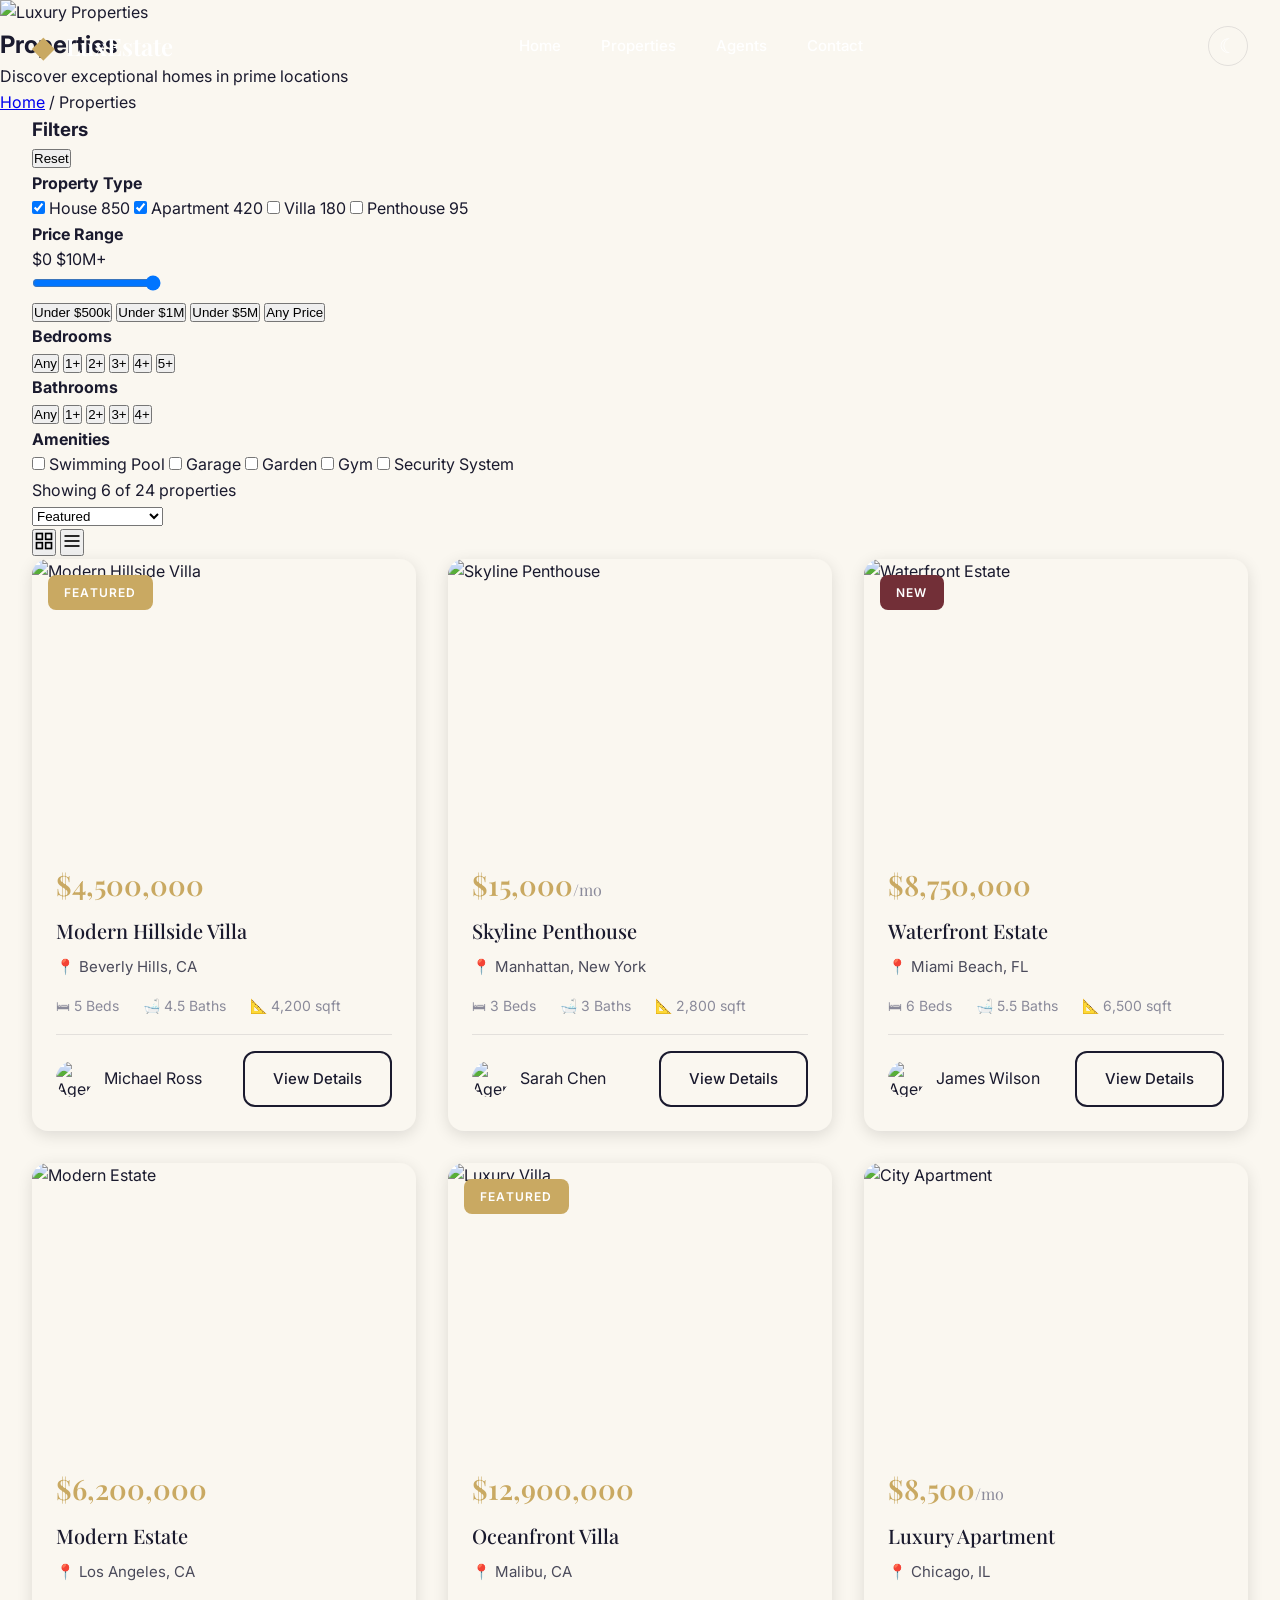
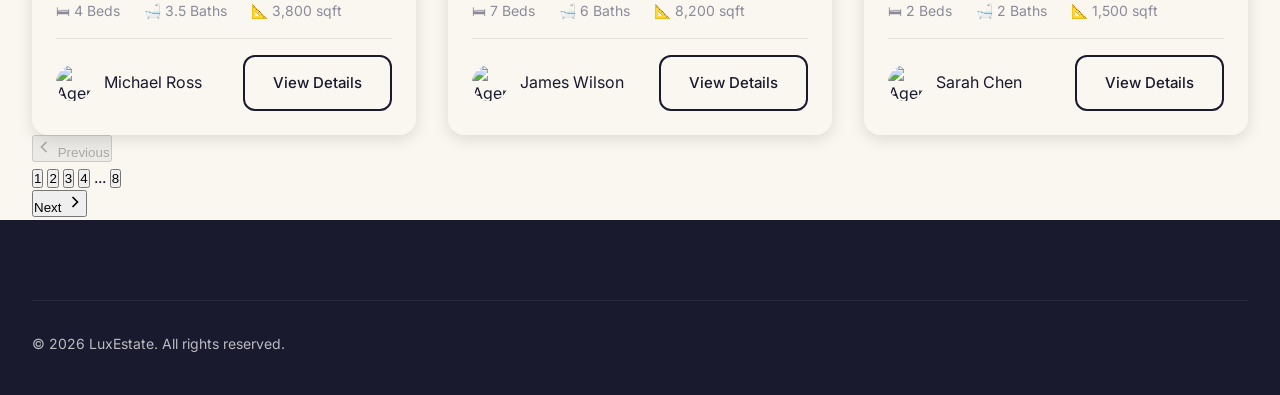
==== properties/index.html @ 27dfebf6 "Initial commit: LuxEstate - Classic luxury real estate website\n\nFeatures:\n- Dramatic GSAP animati" ====
<!DOCTYPE html>
<html lang="en">
<head>
    <meta charset="UTF-8">
    <meta name="viewport" content="width=device-width, initial-scale=1.0">
    <title>Properties - LuxEstate</title>
    <link rel="preconnect" href="https://fonts.googleapis.com">
    <link rel="preconnect" href="https://fonts.gstatic.com" crossorigin>
    <link href="https://fonts.googleapis.com/css2?family=Playfair+Display:wght@400;500;600;700&family=Inter:wght@300;400;500;600&display=swap" rel="stylesheet">
    <link rel="stylesheet" href="../css/style.css">
    <link rel="stylesheet" href="../css/properties.css">
    <script src="https://cdnjs.cloudflare.com/ajax/libs/gsap/3.12.2/gsap.min.js"></script>
    <script src="https://cdnjs.cloudflare.com/ajax/libs/gsap/3.12.2/ScrollTrigger.min.js"></script>
</head>
<body data-theme="light">
    <!-- Navigation -->
    <nav id="navbar" class="floating-nav">
        <div class="nav-container">
            <a href="../index.html" class="nav-logo">
                <span class="logo-icon">◆</span>
                <span class="logo-text">LuxEstate</span>
            </a>
            <div class="nav-links">
                <a href="../index.html" class="nav-link">Home</a>
                <a href="index.html" class="nav-link active">Properties</a>
                <a href="../index.html#agents" class="nav-link">Agents</a>
                <a href="../index.html#contact" class="nav-link">Contact</a>
            </div>
            <div class="nav-actions">
                <button id="theme-toggle" class="theme-btn" aria-label="Toggle theme">
                    <span class="theme-icon">☀</span>
                </button>
            </div>
        </div>
    </nav>

    <!-- Page Header -->
    <section class="page-header">
        <div class="page-header-bg">
            <img src="https://images.unsplash.com/photo-1600573472550-999b3c0e1459?w=1920" alt="Luxury Properties">
            <div class="page-header-overlay"></div>
        </div>
        <div class="page-header-content">
            <h1 class="page-title">Properties</h1>
            <p class="page-subtitle">Discover exceptional homes in prime locations</p>
            <nav class="breadcrumb">
                <a href="../index.html">Home</a>
                <span>/</span>
                <span>Properties</span>
            </nav>
        </div>
    </section>

    <!-- Properties Section -->
    <section class="properties-section">
        <div class="container">
            <div class="properties-layout">
                <!-- Sidebar Filters -->
                <aside class="filters-sidebar">
                    <div class="filters-header">
                        <h3>Filters</h3>
                        <button class="btn-reset" id="resetFilters">Reset</button>
                    </div>
                    
                    <div class="filter-group">
                        <h4>Property Type</h4>
                        <div class="filter-options">
                            <label class="filter-checkbox">
                                <input type="checkbox" value="house" checked>
                                <span class="checkmark"></span>
                                <span>House</span>
                                <span class="count">850</span>
                            </label>
                            <label class="filter-checkbox">
                                <input type="checkbox" value="apartment" checked>
                                <span class="checkmark"></span>
                                <span>Apartment</span>
                                <span class="count">420</span>
                            </label>
                            <label class="filter-checkbox">
                                <input type="checkbox" value="villa">
                                <span class="checkmark"></span>
                                <span>Villa</span>
                                <span class="count">180</span>
                            </label>
                            <label class="filter-checkbox">
                                <input type="checkbox" value="penthouse">
                                <span class="checkmark"></span>
                                <span>Penthouse</span>
                                <span class="count">95</span>
                            </label>
                        </div>
                    </div>
                    
                    <div class="filter-group">
                        <h4>Price Range</h4>
                        <div class="price-slider">
                            <div class="price-range-display">
                                <span id="priceMin">$0</span>
                                <span id="priceMax">$10M+</span>
                            </div>
                            <input type="range" min="0" max="10000000" value="10000000" class="price-range-input">
                        </div>
                        <div class="price-presets">
                            <button class="price-preset" data-max="500000">Under $500k</button>
                            <button class="price-preset" data-max="1000000">Under $1M</button>
                            <button class="price-preset" data-max="5000000">Under $5M</button>
                            <button class="price-preset active" data-max="10000000">Any Price</button>
                        </div>
                    </div>
                    
                    <div class="filter-group">
                        <h4>Bedrooms</h4>
                        <div class="filter-buttons">
                            <button class="filter-btn active" data-value="any">Any</button>
                            <button class="filter-btn" data-value="1">1+</button>
                            <button class="filter-btn" data-value="2">2+</button>
                            <button class="filter-btn" data-value="3">3+</button>
                            <button class="filter-btn" data-value="4">4+</button>
                            <button class="filter-btn" data-value="5">5+</button>
                        </div>
                    </div>
                    
                    <div class="filter-group">
                        <h4>Bathrooms</h4>
                        <div class="filter-buttons">
                            <button class="filter-btn active" data-value="any">Any</button>
                            <button class="filter-btn" data-value="1">1+</button>
                            <button class="filter-btn" data-value="2">2+</button>
                            <button class="filter-btn" data-value="3">3+</button>
                            <button class="filter-btn" data-value="4">4+</button>
                        </div>
                    </div>
                    
                    <div class="filter-group">
                        <h4>Amenities</h4>
                        <div class="filter-options">
                            <label class="filter-checkbox">
                                <input type="checkbox" value="pool">
                                <span class="checkmark"></span>
                                <span>Swimming Pool</span>
                            </label>
                            <label class="filter-checkbox">
                                <input type="checkbox" value="garage">
                                <span class="checkmark"></span>
                                <span>Garage</span>
                            </label>
                            <label class="filter-checkbox">
                                <input type="checkbox" value="garden">
                                <span class="checkmark"></span>
                                <span>Garden</span>
                            </label>
                            <label class="filter-checkbox">
                                <input type="checkbox" value="gym">
                                <span class="checkmark"></span>
                                <span>Gym</span>
                            </label>
                            <label class="filter-checkbox">
                                <input type="checkbox" value="security">
                                <span class="checkmark"></span>
                                <span>Security System</span>
                            </label>
                        </div>
                    </div>
                </aside>
                
                <!-- Properties Grid -->
                <main class="properties-content">
                    <div class="properties-toolbar">
                        <div class="results-count">
                            Showing <span id="resultsCount">6</span> of <span id="totalCount">24</span> properties
                        </div>
                        <div class="toolbar-actions">
                            <div class="sort-dropdown">
                                <select id="sortSelect">
                                    <option value="featured">Featured</option>
                                    <option value="price-asc">Price: Low to High</option>
                                    <option value="price-desc">Price: High to Low</option>
                                    <option value="newest">Newest First</option>
                                </select>
                            </div>
                            <div class="view-toggle">
                                <button class="view-btn active" data-view="grid" aria-label="Grid view">
                                    <svg width="20" height="20" viewBox="0 0 24 24" fill="none" stroke="currentColor" stroke-width="2">
                                        <rect x="3" y="3" width="7" height="7"></rect>
                                        <rect x="14" y="3" width="7" height="7"></rect>
                                        <rect x="3" y="14" width="7" height="7"></rect>
                                        <rect x="14" y="14" width="7" height="7"></rect>
                                    </svg>
                                </button>
                                <button class="view-btn" data-view="list" aria-label="List view">
                                    <svg width="20" height="20" viewBox="0 0 24 24" fill="none" stroke="currentColor" stroke-width="2">
                                        <line x1="3" y1="6" x2="21" y2="6"></line>
                                        <line x1="3" y1="12" x2="21" y2="12"></line>
                                        <line x1="3" y1="18" x2="21" y2="18"></line>
                                    </svg>
                                </button>
                            </div>
                        </div>
                    </div>
                    
                    <div class="properties-grid" id="propertiesGrid">
                        <!-- Property Cards -->
                        <article class="property-card" data-tilt>
                            <div class="property-badge">Featured</div>
                            <div class="property-image">
                                <img src="https://images.unsplash.com/photo-1600585154340-be6161a56a0c?w=800" alt="Modern Hillside Villa" loading="lazy">
                                <div class="property-overlay">
                                    <button class="btn-favorite" aria-label="Add to favorites">
                                        <svg width="24" height="24" viewBox="0 0 24 24" fill="none" stroke="currentColor" stroke-width="2">
                                            <path d="M20.84 4.61a5.5 5.5 0 0 0-7.78 0L12 5.67l-1.06-1.06a5.5 5.5 0 0 0-7.78 7.78l1.06 1.06L12 21.23l7.78-7.78 1.06-1.06a5.5 5.5 0 0 0 0-7.78z"></path>
                                        </svg>
                                    </button>
                                    <span class="property-tag">For Sale</span>
                                </div>
                            </div>
                            <div class="property-info">
                                <div class="property-price">$4,500,000</div>
                                <h3 class="property-title">Modern Hillside Villa</h3>
                                <p class="property-address">📍 Beverly Hills, CA</p>
                                <div class="property-features">
                                    <span>🛏 5 Beds</span>
                                    <span>🛁 4.5 Baths</span>
                                    <span>📐 4,200 sqft</span>
                                </div>
                                <div class="property-footer">
                                    <div class="property-agent">
                                        <img src="https://images.unsplash.com/photo-1560250097-0b93528c311a?w=100" alt="Agent" class="agent-avatar">
                                        <span>Michael Ross</span>
                                    </div>
                                    <a href="detail.html?id=1" class="btn btn-outline">View Details</a>
                                </div>
                            </div>
                        </article>
                        
                        <article class="property-card" data-tilt>
                            <div class="property-image">
                                <img src="https://images.unsplash.com/photo-1600607687939-ce8a6c25118c?w=800" alt="Skyline Penthouse" loading="lazy">
                                <div class="property-overlay">
                                    <button class="btn-favorite" aria-label="Add to favorites">
                                        <svg width="24" height="24" viewBox="0 0 24 24" fill="none" stroke="currentColor" stroke-width="2">
                                            <path d="M20.84 4.61a5.5 5.5 0 0 0-7.78 0L12 5.67l-1.06-1.06a5.5 5.5 0 0 0-7.78 7.78l1.06 1.06L12 21.23l7.78-7.78 1.06-1.06a5.5 5.5 0 0 0 0-7.78z"></path>
                                        </svg>
                                    </button>
                                    <span class="property-tag rent">For Rent</span>
                                </div>
                            </div>
                            <div class="property-info">
                                <div class="property-price">$15,000<span class="price-period">/mo</span></div>
                                <h3 class="property-title">Skyline Penthouse</h3>
                                <p class="property-address">📍 Manhattan, New York</p>
                                <div class="property-features">
                                    <span>🛏 3 Beds</span>
                                    <span>🛁 3 Baths</span>
                                    <span>📐 2,800 sqft</span>
                                </div>
                                <div class="property-footer">
                                    <div class="property-agent">
                                        <img src="https://images.unsplash.com/photo-1573496359142-b8d87734a5a2?w=100" alt="Agent" class="agent-avatar">
                                        <span>Sarah Chen</span>
                                    </div>
                                    <a href="detail.html?id=2" class="btn btn-outline">View Details</a>
                                </div>
                            </div>
                        </article>
                        
                        <article class="property-card" data-tilt>
                            <div class="property-badge new">New</div>
                            <div class="property-image">
                                <img src="https://images.unsplash.com/photo-1600566753190-17f0baa2a6c3?w=800" alt="Waterfront Estate" loading="lazy">
                                <div class="property-overlay">
                                    <button class="btn-favorite" aria-label="Add to favorites">
                                        <svg width="24" height="24" viewBox="0 0 24 24" fill="none" stroke="currentColor" stroke-width="2">
                                            <path d="M20.84 4.61a5.5 5.5 0 0 0-7.78 0L12 5.67l-1.06-1.06a5.5 5.5 0 0 0-7.78 7.78l1.06 1.06L12 21.23l7.78-7.78 1.06-1.06a5.5 5.5 0 0 0 0-7.78z"></path>
                                        </svg>
                                    </button>
                                    <span class="property-tag">For Sale</span>
                                </div>
                            </div>
                            <div class="property-info">
                                <div class="property-price">$8,750,000</div>
                                <h3 class="property-title">Waterfront Estate</h3>
                                <p class="property-address">📍 Miami Beach, FL</p>
                                <div class="property-features">
                                    <span>🛏 6 Beds</span>
                                    <span>🛁 5.5 Baths</span>
                                    <span>📐 6,500 sqft</span>
                                </div>
                                <div class="property-footer">
                                    <div class="property-agent">
                                        <img src="https://images.unsplash.com/photo-1472099645785-5658abf4ff4e?w=100" alt="Agent" class="agent-avatar">
                                        <span>James Wilson</span>
                                    </div>
                                    <a href="detail.html?id=3" class="btn btn-outline">View Details</a>
                                </div>
                            </div>
                        </article>
                        
                        <article class="property-card" data-tilt>
                            <div class="property-image">
                                <img src="https://images.unsplash.com/photo-1600596542815-ffad4c1539a9?w=800" alt="Modern Estate" loading="lazy">
                                <div class="property-overlay">
                                    <button class="btn-favorite" aria-label="Add to favorites">
                                        <svg width="24" height="24" viewBox="0 0 24 24" fill="none" stroke="currentColor" stroke-width="2">
                                            <path d="M20.84 4.61a5.5 5.5 0 0 0-7.78 0L12 5.67l-1.06-1.06a5.5 5.5 0 0 0-7.78 7.78l1.06 1.06L12 21.23l7.78-7.78 1.06-1.06a5.5 5.5 0 0 0 0-7.78z"></path>
                                        </svg>
                                    </button>
                                    <span class="property-tag">For Sale</span>
                                </div>
                            </div>
                            <div class="property-info">
                                <div class="property-price">$6,200,000</div>
                                <h3 class="property-title">Modern Estate</h3>
                                <p class="property-address">📍 Los Angeles, CA</p>
                                <div class="property-features">
                                    <span>🛏 4 Beds</span>
                                    <span>🛁 3.5 Baths</span>
                                    <span>📐 3,800 sqft</span>
                                </div>
                                <div class="property-footer">
                                    <div class="property-agent">
                                        <img src="https://images.unsplash.com/photo-1560250097-0b93528c311a?w=100" alt="Agent" class="agent-avatar">
                                        <span>Michael Ross</span>
                                    </div>
                                    <a href="detail.html?id=4" class="btn btn-outline">View Details</a>
                                </div>
                            </div>
                        </article>
                        
                        <article class="property-card" data-tilt>
                            <div class="property-badge featured">Featured</div>
                            <div class="property-image">
                                <img src="https://images.unsplash.com/photo-1613490493576-7fde63acd811?w=800" alt="Luxury Villa" loading="lazy">
                                <div class="property-overlay">
                                    <button class="btn-favorite" aria-label="Add to favorites">
                                        <svg width="24" height="24" viewBox="0 0 24 24" fill="none" stroke="currentColor" stroke-width="2">
                                            <path d="M20.84 4.61a5.5 5.5 0 0 0-7.78 0L12 5.67l-1.06-1.06a5.5 5.5 0 0 0-7.78 7.78l1.06 1.06L12 21.23l7.78-7.78 1.06-1.06a5.5 5.5 0 0 0 0-7.78z"></path>
                                        </svg>
                                    </button>
                                    <span class="property-tag">For Sale</span>
                                </div>
                            </div>
                            <div class="property-info">
                                <div class="property-price">$12,900,000</div>
                                <h3 class="property-title">Oceanfront Villa</h3>
                                <p class="property-address">📍 Malibu, CA</p>
                                <div class="property-features">
                                    <span>🛏 7 Beds</span>
                                    <span>🛁 6 Baths</span>
                                    <span>📐 8,200 sqft</span>
                                </div>
                                <div class="property-footer">
                                    <div class="property-agent">
                                        <img src="https://images.unsplash.com/photo-1472099645785-5658abf4ff4e?w=100" alt="Agent" class="agent-avatar">
                                        <span>James Wilson</span>
                                    </div>
                                    <a href="detail.html?id=5" class="btn btn-outline">View Details</a>
                                </div>
                            </div>
                        </article>
                        
                        <article class="property-card" data-tilt>
                            <div class="property-image">
                                <img src="https://images.unsplash.com/photo-1600607687644-a7171b42498c?w=800" alt="City Apartment" loading="lazy">
                                <div class="property-overlay">
                                    <button class="btn-favorite" aria-label="Add to favorites">
                                        <svg width="24" height="24" viewBox="0 0 24 24" fill="none" stroke="currentColor" stroke-width="2">
                                            <path d="M20.84 4.61a5.5 5.5 0 0 0-7.78 0L12 5.67l-1.06-1.06a5.5 5.5 0 0 0-7.78 7.78l1.06 1.06L12 21.23l7.78-7.78 1.06-1.06a5.5 5.5 0 0 0 0-7.78z"></path>
                                        </svg>
                                    </button>
                                    <span class="property-tag rent">For Rent</span>
                                </div>
                            </div>
                            <div class="property-info">
                                <div class="property-price">$8,500<span class="price-period">/mo</span></div>
                                <h3 class="property-title">Luxury Apartment</h3>
                                <p class="property-address">📍 Chicago, IL</p>
                                <div class="property-features">
                                    <span>🛏 2 Beds</span>
                                    <span>🛁 2 Baths</span>
                                    <span>📐 1,500 sqft</span>
                                </div>
                                <div class="property-footer">
                                    <div class="property-agent">
                                        <img src="https://images.unsplash.com/photo-1573496359142-b8d87734a5a2?w=100" alt="Agent" class="agent-avatar">
                                        <span>Sarah Chen</span>
                                    </div>
                                    <a href="detail.html?id=6" class="btn btn-outline">View Details</a>
                                </div>
                            </div>
                        </article>
                    </div>
                    
                    <!-- Pagination -->
                    <div class="pagination">
                        <button class="page-btn prev" disabled>
                            <svg width="20" height="20" viewBox="0 0 24 24" fill="none" stroke="currentColor" stroke-width="2">
                                <polyline points="15 18 9 12 15 6"></polyline>
                            </svg>
                            Previous
                        </button>
                        <div class="page-numbers">
                            <button class="page-number active">1</button>
                            <button class="page-number">2</button>
                            <button class="page-number">3</button>
                            <button class="page-number">4</button>
                            <span class="page-ellipsis">...</span>
                            <button class="page-number">8</button>
                        </div>
                        <button class="page-btn next">
                            Next
                            <svg width="20" height="20" viewBox="0 0 24 24" fill="none" stroke="currentColor" stroke-width="2">
                                <polyline points="9 18 15 12 9 6"></polyline>
                            </svg>
                        </button>
                    </div>
                </main>
            </div>
        </div>
    </section>

    <!-- Footer -->
    <footer class="footer">
        <div class="container">
            <div class="footer-bottom">
                <p>&copy; 2026 LuxEstate. All rights reserved.</p>
            </div>
        </div>
    </footer>

    <script src="../js/app.js"></script>
    <script src="../js/properties.js"></script>
</body>
</html>
---- css/style.css ----
/* LuxEstate - Classic Luxury Real Estate
 * Design System: Classic + Dramatic Animations
 * Fonts: Playfair Display + Inter
 */

/* ========================================
   CSS VARIABLES & THEMES
   ======================================== */
:root {
    /* Classic Light Theme */
    --bg-primary: #FAF7F0;
    --bg-secondary: #FFFFFF;
    --bg-tertiary: #F5F2EB;
    --bg-dark: #1A1A2E;
    
    --text-primary: #1A1A2E;
    --text-secondary: #4A4A5A;
    --text-muted: #8A8A9A;
    --text-light: #FFFFFF;
    
    --accent-gold: #C9A962;
    --accent-gold-light: #D4AF37;
    --accent-gold-dark: #A88B4A;
    --accent-burgundy: #722F37;
    --accent-navy: #1A1A2E;
    
    --border-light: rgba(26, 26, 46, 0.1);
    --border-medium: rgba(26, 26, 46, 0.2);
    
    --shadow-sm: 0 2px 8px rgba(0,0,0,0.08);
    --shadow-md: 0 4px 16px rgba(0,0,0,0.12);
    --shadow-lg: 0 8px 32px rgba(0,0,0,0.15);
    --shadow-xl: 0 20px 60px rgba(0,0,0,0.2);
    
    --radius-sm: 8px;
    --radius-md: 12px;
    --radius-lg: 16px;
    --radius-xl: 24px;
    
    --font-display: 'Playfair Display', serif;
    --font-body: 'Inter', sans-serif;
    
    --transition-fast: 0.2s ease;
    --transition-medium: 0.4s cubic-bezier(0.4, 0, 0.2, 1);
    --transition-slow: 0.6s cubic-bezier(0.4, 0, 0.2, 1);
    
    --container-width: 1280px;
    --section-padding: 120px;
}

/* Dark Theme */
[data-theme="dark"] {
    --bg-primary: #0F0F1A;
    --bg-secondary: #1A1A2E;
    --bg-tertiary: #252540;
    --bg-dark: #0A0A12;
    
    --text-primary: #FAF7F0;
    --text-secondary: #C8C8D8;
    --text-muted: #888898;
    --text-light: #FFFFFF;
    
    --accent-gold: #D4AF37;
    --accent-gold-light: #E4C767;
    --accent-gold-dark: #C9A962;
    
    --border-light: rgba(250, 247, 240, 0.1);
    --border-medium: rgba(250, 247, 240, 0.2);
    
    --shadow-sm: 0 2px 8px rgba(0,0,0,0.3);
    --shadow-md: 0 4px 16px rgba(0,0,0,0.4);
    --shadow-lg: 0 8px 32px rgba(0,0,0,0.5);
    --shadow-xl: 0 20px 60px rgba(0,0,0,0.6);
}

/* ========================================
   RESET & BASE
   ======================================== */
*, *::before, *::after {
    margin: 0;
    padding: 0;
    box-sizing: border-box;
}

html {
    font-size: 16px;
    scroll-behavior: smooth;
    -webkit-font-smoothing: antialiased;
    -moz-osx-font-smoothing: grayscale;
}

body {
    font-family: var(--font-body);
    background-color: var(--bg-primary);
    color: var(--text-primary);
    line-height: 1.6;
    overflow-x: hidden;
    transition: background-color var(--transition-medium), color var(--transition-medium);
}

/* Hide scrollbar but allow scrolling */
::-webkit-scrollbar {
    width: 8px;
}

::-webkit-scrollbar-track {
    background: var(--bg-secondary);
}

::-webkit-scrollbar-thumb {
    background: var(--accent-gold);
    border-radius: 4px;
}

::-webkit-scrollbar-thumb:hover {
    background: var(--accent-gold-dark);
}

/* Selection */
::selection {
    background-color: var(--accent-gold);
    color: var(--text-primary);
}

/* ========================================
   LOADING SCREEN
   ======================================== */
#loading-screen {
    position: fixed;
    inset: 0;
    background: var(--bg-primary);
    display: flex;
    align-items: center;
    justify-content: center;
    z-index: 10000;
    transition: opacity 0.5s ease, visibility 0.5s ease;
}

#loading-screen.hidden {
    opacity: 0;
    visibility: hidden;
    pointer-events: none;
}

.loading-content {
    text-align: center;
}

.loading-logo {
    font-family: var(--font-display);
    font-size: 2.5rem;
    font-weight: 600;
    color: var(--text-primary);
    margin-bottom: 2rem;
    letter-spacing: 0.1em;
}

.loading-bar {
    width: 200px;
    height: 2px;
    background: var(--border-light);
    border-radius: 2px;
    overflow: hidden;
}

.loading-progress {
    width: 0%;
    height: 100%;
    background: var(--accent-gold);
    animation: loadingProgress 2s ease-in-out forwards;
}

@keyframes loadingProgress {
    0% { width: 0%; }
    100% { width: 100%; }
}

/* ========================================
   NAVIGATION
   ======================================== */
.floating-nav {
    position: fixed;
    top: 0;
    left: 0;
    right: 0;
    z-index: 1000;
    padding: 1.5rem 2rem;
    transition: all var(--transition-medium);
    background: transparent;
}

.floating-nav.scrolled {
    background: rgba(var(--bg-secondary), 0.9);
    backdrop-filter: blur(20px);
    -webkit-backdrop-filter: blur(20px);
    box-shadow: var(--shadow-sm);
    padding: 1rem 2rem;
}

.nav-container {
    max-width: var(--container-width);
    margin: 0 auto;
    display: flex;
    align-items: center;
    justify-content: space-between;
}

.nav-logo {
    display: flex;
    align-items: center;
    gap: 0.75rem;
    text-decoration: none;
    color: var(--text-light);
    font-family: var(--font-display);
    font-size: 1.5rem;
    font-weight: 600;
    transition: color var(--transition-fast);
}

.floating-nav.scrolled .nav-logo {
    color: var(--text-primary);
}

.logo-icon {
    color: var(--accent-gold);
    font-size: 1.75rem;
}

.nav-links {
    display: flex;
    gap: 2.5rem;
}

.nav-link {
    text-decoration: none;
    color: var(--text-light);
    font-weight: 500;
    font-size: 0.9375rem;
    position: relative;
    transition: color var(--transition-fast);
}

.floating-nav.scrolled .nav-link {
    color: var(--text-primary);
}

.nav-link::after {
    content: '';
    position: absolute;
    bottom: -4px;
    left: 0;
    width: 0;
    height: 2px;
    background: var(--accent-gold);
    transition: width var(--transition-fast);
}

.nav-link:hover::after {
    width: 100%;
}

.nav-actions {
    display: flex;
    align-items: center;
    gap: 1rem;
}

.theme-btn {
    width: 40px;
    height: 40px;
    border-radius: 50%;
    border: 1px solid var(--border-light);
    background: transparent;
    color: var(--text-light);
    font-size: 1.25rem;
    cursor: pointer;
    transition: all var(--transition-fast);
    display: flex;
    align-items: center;
    justify-content: center;
}

.floating-nav.scrolled .theme-btn {
    color: var(--text-primary);
}

.theme-btn:hover {
    background: var(--accent-gold);
    color: var(--text-light);
    border-color: var(--accent-gold);
}

.mobile-menu-btn {
    display: none;
    flex-direction: column;
    gap: 5px;
    background: none;
    border: none;
    cursor: pointer;
    padding: 5px;
}

.mobile-menu-btn span {
    width: 25px;
    height: 2px;
    background: var(--text-light);
    transition: all var(--transition-fast);
}

/* ========================================
   BUTTONS
   ======================================== */
.btn {
    display: inline-flex;
    align-items: center;
    justify-content: center;
    gap: 0.5rem;
    padding: 0.875rem 1.75rem;
    font-family: var(--font-body);
    font-weight: 500;
    font-size: 0.9375rem;
    border-radius: var(--radius-md);
    border: none;
    cursor: pointer;
    transition: all var(--transition-medium);
    text-decoration: none;
    position: relative;
    overflow: hidden;
}

.btn::before {
    content: '';
    position: absolute;
    top: 0;
    left: -100%;
    width: 100%;
    height: 100%;
    background: linear-gradient(
        90deg,
        transparent,
        rgba(255,255,255,0.2),
        transparent
    );
    transition: left 0.5s ease;
}

.btn:hover::before {
    left: 100%;
}

.btn-primary {
    background: var(--accent-gold);
    color: var(--text-light);
    box-shadow: var(--shadow-md);
}

.btn-primary:hover {
    background: var(--accent-gold-dark);
    transform: translateY(-2px);
    box-shadow: var(--shadow-lg);
}

.btn-outline {
    background: transparent;
    border: 2px solid var(--text-primary);
    color: var(--text-primary);
}

.btn-outline:hover {
    background: var(--text-primary);
    color: var(--bg-primary);
}

.btn-outline.light {
    border-color: var(--text-light);
    color: var(--text-light);
}

.btn-outline.light:hover {
    background: var(--text-light);
    color: var(--bg-dark);
}

.btn-large {
    padding: 1rem 2.5rem;
    font-size: 1rem;
}

/* ========================================
   HERO SECTION
   ======================================== */
.hero {
    position: relative;
    min-height: 100vh;
    display: flex;
    align-items: center;
    justify-content: center;
    overflow: hidden;
}

.hero-bg {
    position: absolute;
    inset: 0;
    z-index: 0;
}

.hero-slideshow {
    position: absolute;
    inset: 0;
}

.slide {
    position: absolute;
    inset: 0;
    background-size: cover;
    background-position: center;
    opacity: 0;
    transition: opacity 1.5s ease-in-out;
    animation: kenBurns 20s ease-in-out infinite alternate;
}

.slide.active {
    opacity: 1;
}

@keyframes kenBurns {
    0% { transform: scale(1.1); }
    100% { transform: scale(1); }
}

.hero-video {
    position: absolute;
    inset: 0;
    width: 100%;
    height: 100%;
    object-fit: cover;
    opacity: 0;
}

.hero-overlay {
    position: absolute;
    inset: 0;
    background: linear-gradient(
        to bottom,
        rgba(0,0,0,0.3) 0%,
        rgba(0,0,0,0.5) 50%,
        rgba(0,0,0,0.7) 100%
    );
    z-index: 1;
}

.hero-content {
    position: relative;
    z-index: 2;
    text-align: center;
    max-width: 900px;
    padding: 2rem;
    color: var(--text-light);
}

.hero-label {
    font-family: var(--font-body);
    font-size: 0.875rem;
    font-weight: 500;
    letter-spacing: 0.3em;
    text-transform: uppercase;
    color: var(--accent-gold);
    margin-bottom: 1.5rem;
}

.hero-title {
    font-family: var(--font-display);
    font-size: clamp(3rem, 8vw, 6rem);
    font-weight: 400;
    line-height: 1.1;
    margin-bottom: 1.5rem;
}

.hero-title .gold {
    color: var(--accent-gold);
    font-weight: 600;
}

.hero-subtitle {
    font-size: 1.25rem;
    color: rgba(255,255,255,0.8);
    margin-bottom: 3rem;
    font-weight: 300;
}

/* Hero Search */
.hero-search {
    margin-top: 3rem;
}

.search-box {
    display: flex;
    align-items: stretch;
    background: var(--bg-secondary);
    border-radius: var(--radius-xl);
    padding: 0.5rem;
    box-shadow: var(--shadow-xl);
    gap: 0.5rem;
}

.search-field {
    flex: 1;
    padding: 1rem 1.5rem;
    text-align: left;
}

.search-field label {
    display: block;
    font-size: 0.75rem;
    font-weight: 600;
    text-transform: uppercase;
    letter-spacing: 0.1em;
    color: var(--text-muted);
    margin-bottom: 0.25rem;
}

.search-field input,
.search-field select {
    width: 100%;
    border: none;
    background: transparent;
    font-size: 1rem;
    color: var(--text-primary);
    outline: none;
    font-family: var(--font-body);
}

.search-field select {
    cursor: pointer;
    appearance: none;
}

.btn-search {
    padding: 1rem 2rem;
    background: var(--accent-gold);
    color: var(--text-light);
    border-radius: var(--radius-lg);
}

/* Hero Scroll Indicator */
.hero-scroll {
    position: absolute;
    bottom: 3rem;
    left: 50%;
    transform: translateX(-50%);
    z-index: 2;
}

.scroll-indicator {
    display: flex;
    flex-direction: column;
    align-items: center;
    gap: 1rem;
    color: var(--text-light);
    font-size: 0.75rem;
    letter-spacing: 0.2em;
    text-transform: uppercase;
}

.scroll-line {
    width: 1px;
    height: 60px;
    background: linear-gradient(to bottom, var(--accent-gold), transparent);
    animation: scrollBounce 2s ease-in-out infinite;
}

@keyframes scrollBounce {
    0%, 100% { transform: translateY(0); opacity: 1; }
    50% { transform: translateY(20px); opacity: 0.5; }
}

/* Hero Stats */
.hero-stats {
    position: absolute;
    bottom: 3rem;
    right: 3rem;
    z-index: 2;
    display: flex;
    gap: 3rem;
    color: var(--text-light);
}

.stat-item {
    text-align: center;
}

.stat-number {
    display: block;
    font-family: var(--font-display);
    font-size: 2.5rem;
    font-weight: 600;
    color: var(--accent-gold);
    line-height: 1;
}

.stat-label {
    font-size: 0.875rem;
    opacity: 0.8;
    text-transform: uppercase;
    letter-spacing: 0.1em;
}

/* ========================================
   SECTIONS
   ======================================== */
.container {
    max-width: var(--container-width);
    margin: 0 auto;
    padding: 0 2rem;
}

.section-header {
    margin-bottom: 4rem;
}

.section-header.centered {
    text-align: center;
}

.section-label {
    display: inline-block;
    font-size: 0.875rem;
    font-weight: 600;
    letter-spacing: 0.2em;
    text-transform: uppercase;
    color: var(--accent-gold);
    margin-bottom: 1rem;
}

.section-title {
    font-family: var(--font-display);
    font-size: clamp(2.5rem, 5vw, 4rem);
    font-weight: 400;
    line-height: 1.2;
    margin-bottom: 1rem;
}

.section-subtitle {
    font-size: 1.125rem;
    color: var(--text-secondary);
    max-width: 600px;
}

.section-footer {
    text-align: center;
    margin-top: 4rem;
}

/* Featured Properties */
.featured-properties {
    padding: var(--section-padding) 0;
    background: var(--bg-secondary);
}

.properties-grid {
    display: grid;
    grid-template-columns: repeat(auto-fit, minmax(380px, 1fr));
    gap: 2rem;
}

/* Property Cards */
.property-card {
    background: var(--bg-primary);
    border-radius: var(--radius-lg);
    overflow: hidden;
    box-shadow: var(--shadow-md);
    transition: transform var(--transition-medium), box-shadow var(--transition-medium);
    position: relative;
    transform-style: preserve-3d;
    perspective: 1000px;
}

.property-card:hover {
    transform: translateY(-8px);
    box-shadow: var(--shadow-xl);
}

.property-badge {
    position: absolute;
    top: 1rem;
    left: 1rem;
    background: var(--accent-gold);
    color: var(--text-light);
    padding: 0.5rem 1rem;
    font-size: 0.75rem;
    font-weight: 600;
    letter-spacing: 0.1em;
    text-transform: uppercase;
    border-radius: var(--radius-sm);
    z-index: 2;
}

.property-badge.new {
    background: var(--accent-burgundy);
}

.property-image {
    position: relative;
    height: 280px;
    overflow: hidden;
}

.property-image img {
    width: 100%;
    height: 100%;
    object-fit: cover;
    transition: transform var(--transition-slow);
}

.property-card:hover .property-image img {
    transform: scale(1.05);
}

.property-overlay {
    position: absolute;
    inset: 0;
    background: linear-gradient(to top, rgba(0,0,0,0.6), transparent);
    opacity: 0;
    transition: opacity var(--transition-fast);
    display: flex;
    align-items: flex-end;
    justify-content: space-between;
    padding: 1rem;
}

.property-card:hover .property-overlay {
    opacity: 1;
}

.btn-favorite {
    width: 40px;
    height: 40px;
    border-radius: 50%;
    border: none;
    background: var(--bg-secondary);
    color: var(--text-primary);
    cursor: pointer;
    display: flex;
    align-items: center;
    justify-content: center;
    transition: all var(--transition-fast);
}

.btn-favorite:hover {
    background: var(--accent-burgundy);
    color: var(--text-light);
}

.property-tag {
    background: rgba(255,255,255,0.9);
    color: var(--text-primary);
    padding: 0.5rem 1rem;
    font-size: 0.75rem;
    font-weight: 600;
    border-radius: var(--radius-sm);
}

.property-tag.rent {
    background: var(--accent-navy);
    color: var(--text-light);
}

.property-info {
    padding: 1.5rem;
}

.property-price {
    font-family: var(--font-display);
    font-size: 1.75rem;
    font-weight: 600;
    color: var(--accent-gold);
    margin-bottom: 0.5rem;
}

.price-period {
    font-size: 1rem;
    font-weight: 400;
    color: var(--text-muted);
}

.property-title {
    font-family: var(--font-display);
    font-size: 1.25rem;
    font-weight: 500;
    margin-bottom: 0.5rem;
}

.property-address {
    font-size: 0.9375rem;
    color: var(--text-secondary);
    margin-bottom: 1rem;
}

.property-features {
    display: flex;
    gap: 1.5rem;
    font-size: 0.875rem;
    color: var(--text-muted);
    margin-bottom: 1rem;
}

.property-footer {
    display: flex;
    align-items: center;
    justify-content: space-between;
    padding-top: 1rem;
    border-top: 1px solid var(--border-light);
}

.property-agent {
    display: flex;
    align-items: center;
    gap: 0.75rem;
}

.agent-avatar {
    width: 36px;
    height: 36px;
    border-radius: 50%;
    object-fit: cover;
}

/* Categories */
.categories {
    padding: var(--section-padding) 0;
    background: var(--bg-primary);
}

.categories-grid {
    display: grid;
    grid-template-columns: repeat(4, 1fr);
    gap: 1.5rem;
}

.category-card {
    position: relative;
    border-radius: var(--radius-lg);
    overflow: hidden;
    aspect-ratio: 3/4;
    text-decoration: none;
    display: block;
}

.category-image {
    position: absolute;
    inset: 0;
}

.category-image img {
    width: 100%;
    height: 100%;
    object-fit: cover;
    transition: transform var(--transition-slow);
}

.category-card:hover .category-image img {
    transform: scale(1.1);
}

.category-content {
    position: absolute;
    inset: 0;
    background: linear-gradient(to top, rgba(0,0,0,0.8), transparent);
    display: flex;
    flex-direction: column;
    justify-content: flex-end;
    padding: 2rem;
    color: var(--text-light);
}

.category-content h3 {
    font-family: var(--font-display);
    font-size: 1.5rem;
    margin-bottom: 0.5rem;
}

.category-count {
    font-size: 0.875rem;
    opacity: 0.8;
}

/* Why Us */
.why-us {
    padding: var(--section-padding) 0;
    background: var(--bg-secondary);
}

.why-us-grid {
    display: grid;
    grid-template-columns: 1fr 1fr;
    gap: 4rem;
    align-items: center;
}

.why-us-content .section-text {
    font-size: 1.125rem;
    color: var(--text-secondary);
    margin: 2rem 0;
}

.features-list {
    margin: 2rem 0;
}

.feature-item {
    display: flex;
    align-items: flex-start;
    gap: 1rem;
    margin-bottom: 1.5rem;
}

.feature-icon {
    width: 40px;
    height: 40px;
    border-radius: 50%;
    background: var(--accent-gold);
    color: var(--text-light);
    display: flex;
    align-items: center;
    justify-content: center;
    font-size: 1.25rem;
    flex-shrink: 0;
}

.feature-text h4 {
    font-family: var(--font-display);
    font-size: 1.125rem;
    margin-bottom: 0.25rem;
}

.feature-text p {
    font-size: 0.9375rem;
    color: var(--text-muted);
}

.why-us-image {
    position: relative;
}

.image-wrapper {
    position: relative;
    border-radius: var(--radius-lg);
    overflow: hidden;
}

.image-wrapper img {
    width: 100%;
    height: auto;
    display: block;
}

.experience-badge {
    position: absolute;
    bottom: -2rem;
    left: -2rem;
    background: var(--accent-gold);
    color: var(--text-light);
    padding: 2rem;
    border-radius: var(--radius-lg);
    text-align: center;
}

.experience-badge .years {
    display: block;
    font-family: var(--font-display);
    font-size: 3rem;
    font-weight: 700;
    line-height: 1;
}

.experience-badge .text {
    font-size: 0.875rem;
    text-transform: uppercase;
    letter-spacing: 0.1em;
}

/* Top Agents */
.top-agents {
    padding: var(--section-padding) 0;
    background: var(--bg-primary);
}

.agents-grid {
    display: grid;
    grid-template-columns: repeat(3, 1fr);
    gap: 2rem;
}

.agent-card {
    background: var(--bg-secondary);
    border-radius: var(--radius-lg);
    overflow: hidden;
    transition: transform var(--transition-medium);
}

.agent-card:hover {
    transform: translateY(-8px);
}

.agent-image {
    position: relative;
    height: 320px;
    overflow: hidden;
}

.agent-image img {
    width: 100%;
    height: 100%;
    object-fit: cover;
    transition: transform var(--transition-slow);
}

.agent-card:hover .agent-image img {
    transform: scale(1.05);
}

.agent-overlay {
    position: absolute;
    inset: 0;
    background: linear-gradient(to top, rgba(0,0,0,0.7), transparent);
    opacity: 0;
    transition: opacity var(--transition-fast);
    display: flex;
    align-items: flex-end;
    justify-content: center;
    padding: 1.5rem;
}

.agent-card:hover .agent-overlay {
    opacity: 1;
}

.agent-stats {
    display: flex;
    gap: 2rem;
    color: var(--text-light);
    text-align: center;
}

.agent-stats span {
    font-size: 0.875rem;
}

.agent-info {
    padding: 1.5rem;
    text-align: center;
}

.agent-info h3 {
    font-family: var(--font-display);
    font-size: 1.25rem;
    margin-bottom: 0.25rem;
}

.agent-title {
    font-size: 0.9375rem;
    color: var(--text-muted);
    margin-bottom: 0.75rem;
}

.agent-rating {
    color: var(--accent-gold);
    font-size: 0.9375rem;
}

/* Testimonials */
.testimonials {
    padding: var(--section-padding) 0;
    background: var(--bg-secondary);
}

.testimonial-card {
    max-width: 800px;
    margin: 0 auto;
    text-align: center;
    padding: 3rem;
    background: var(--bg-primary);
    border-radius: var(--radius-lg);
    position: relative;
}

.testimonial-quote {
    font-family: var(--font-display);
    font-size: 6rem;
    line-height: 1;
    color: var(--accent-gold);
    opacity: 0.3;
}

.testimonial-text {
    font-family: var(--font-display);
    font-size: 1.5rem;
    line-height: 1.6;
    margin: -2rem 0 2rem;
}

.testimonial-author {
    display: flex;
    align-items: center;
    justify-content: center;
    gap: 1rem;
}

.testimonial-author img {
    width: 60px;
    height: 60px;
    border-radius: 50%;
    object-fit: cover;
}

.testimonial-author h4 {
    font-family: var(--font-display);
    font-size: 1.125rem;
}

.testimonial-author p {
    font-size: 0.9375rem;
    color: var(--text-muted);
}

/* CTA Section */
.cta-section {
    position: relative;
    padding: 150px 0;
    text-align: center;
    color: var(--text-light);
    overflow: hidden;
}

.cta-background {
    position: absolute;
    inset: 0;
    z-index: 0;
}

.cta-background img {
    width: 100%;
    height: 100%;
    object-fit: cover;
}

.cta-overlay {
    position: absolute;
    inset: 0;
    background: rgba(26, 26, 46, 0.8);
    z-index: 1;
}

.cta-content {
    position: relative;
    z-index: 2;
    max-width: 700px;
    margin: 0 auto;
    padding: 0 2rem;
}

.cta-title {
    font-family: var(--font-display);
    font-size: clamp(2.5rem, 5vw, 4rem);
    margin-bottom: 1rem;
}

.cta-subtitle {
    font-size: 1.25rem;
    opacity: 0.9;
    margin-bottom: 2rem;
}

.cta-buttons {
    display: flex;
    gap: 1rem;
    justify-content: center;
}

/* Footer */
.footer {
    background: var(--bg-dark);
    color: var(--text-light);
    padding: 80px 0 40px;
}

.footer-grid {
    display: grid;
    grid-template-columns: 2fr 1fr 1fr 1.5fr;
    gap: 3rem;
    margin-bottom: 4rem;
}

.footer-logo {
    display: flex;
    align-items: center;
    gap: 0.75rem;
    text-decoration: none;
    color: var(--text-light);
    font-family: var(--font-display);
    font-size: 1.75rem;
    margin-bottom: 1.5rem;
}

.footer-logo .logo-icon {
    color: var(--accent-gold);
    font-size: 2rem;
}

.footer-tagline {
    font-size: 1rem;
    opacity: 0.7;
    line-height: 1.6;
    margin-bottom: 2rem;
}

.social-links {
    display: flex;
    gap: 1rem;
}

.social-links a {
    width: 44px;
    height: 44px;
    border-radius: 50%;
    border: 1px solid rgba(255,255,255,0.2);
    display: flex;
    align-items: center;
    justify-content: center;
    text-decoration: none;
    color: var(--text-light);
    font-size: 0.875rem;
    font-weight: 600;
    transition: all var(--transition-fast);
}

.social-links a:hover {
    background: var(--accent-gold);
    border-color: var(--accent-gold);
    color: var(--text-light);
}

.footer-links h4 {
    font-family: var(--font-display);
    font-size: 1.125rem;
    margin-bottom: 1.5rem;
}

.footer-links ul {
    list-style: none;
}

.footer-links li {
    margin-bottom: 0.75rem;
}

.footer-links a {
    color: rgba(255,255,255,0.7);
    text-decoration: none;
    transition: color var(--transition-fast);
}

.footer-links a:hover {
    color: var(--accent-gold);
}

.footer-contact h4 {
    font-family: var(--font-display);
    font-size: 1.125rem;
    margin-bottom: 1.5rem;
}

.footer-contact p {
    margin-bottom: 0.75rem;
    opacity: 0.7;
}

.footer-bottom {
    display: flex;
    justify-content: space-between;
    align-items: center;
    padding-top: 2rem;
    border-top: 1px solid rgba(255,255,255,0.1);
    font-size: 0.875rem;
    opacity: 0.7;
}

.footer-legal {
    display: flex;
    gap: 2rem;
}

.footer-legal a {
    color: rgba(255,255,255,0.7);
    text-decoration: none;
    transition: color var(--transition-fast);
}

.footer-legal a:hover {
    color: var(--accent-gold);
}

/* Mobile Navigation */
.mobile-nav {
    display: none;
    position: fixed;
    bottom: 0;
    left: 0;
    right: 0;
    background: var(--bg-secondary);
    border-top: 1px solid var(--border-light);
    padding: 0.75rem;
    z-index: 1000;
    justify-content: space-around;
}

.mobile-nav-item {
    display: flex;
    flex-direction: column;
    align-items: center;
    gap: 0.25rem;
    text-decoration: none;
    color: var(--text-muted);
    font-size: 0.75rem;
    transition: color var(--transition-fast);
}

.mobile-nav-item .icon {
    font-size: 1.25rem;
}

.mobile-nav-item.active,
.mobile-nav-item:hover {
    color: var(--accent-gold);
}

/* ========================================
   ANIMATIONS & REVEALS
   ======================================== */
.reveal-text {
    opacity: 0;
    transform: translateY(30px);
}

.reveal-text.visible {
    opacity: 1;
    transform: translateY(0);
    transition: all 0.8s cubic-bezier(0.4, 0, 0.2, 1);
}

/* 3D Card Tilt Effect */
[data-tilt] {
    transform-style: preserve-3d;
    perspective: 1000px;
}

/* ========================================
   RESPONSIVE
   ======================================== */
@media (max-width: 1024px) {
    :root {
        --section-padding: 80px;
    }
    
    .nav-links,
    .nav-cta {
        display: none;
    }
    
    .mobile-menu-btn {
        display: flex;
    }
    
    .hero-stats {
        display: none;
    }
    
    .search-box {
        flex-direction: column;
    }
    
    .categories-grid {
        grid-template-columns: repeat(2, 1fr);
    }
    
    .why-us-grid {
        grid-template-columns: 1fr;
    }
    
    .why-us-image {
        order: -1;
    }
    
    .experience-badge {
        bottom: -1rem;
        left: 1rem;
        padding: 1rem;
    }
    
    .experience-badge .years {
        font-size: 2rem;
    }
    
    .agents-grid {
        grid-template-columns: repeat(2, 1fr);
    }
    
    .footer-grid {
        grid-template-columns: repeat(2, 1fr);
    }
}

@media (max-width: 768px) {
    .properties-grid {
        grid-template-columns: 1fr;
    }
    
    .categories-grid {
        grid-template-columns: 1fr;
    }
    
    .agents-grid {
        grid-template-columns: 1fr;
    }
    
    .footer-grid {
        grid-template-columns: 1fr;
    }
    
    .footer-bottom {
        flex-direction: column;
        gap: 1rem;
        text-align: center;
    }
    
    .hero-title {
        font-size: 2.5rem;
    }
    
    .mobile-nav {
        display: flex;
    }
    
    .footer {
        padding-bottom: 100px;
    }
    
    .cta-buttons {
        flex-direction: column;
    }
}

/* Dark mode specific adjustments */
[data-theme="dark"] .hero-overlay {
    background: linear-gradient(
        to bottom,
        rgba(0,0,0,0.5) 0%,
        rgba(0,0,0,0.7) 50%,
        rgba(0,0,0,0.9) 100%
    );
}

[data-theme="dark"] .nav-logo,
[data-theme="dark"] .nav-link,
[data-theme="dark"] .theme-btn {
    color: var(--text-light);
}

[data-theme="dark"] .floating-nav.scrolled .nav-logo,
[data-theme="dark"] .floating-nav.scrolled .nav-link {
    color: var(--text-light);
}
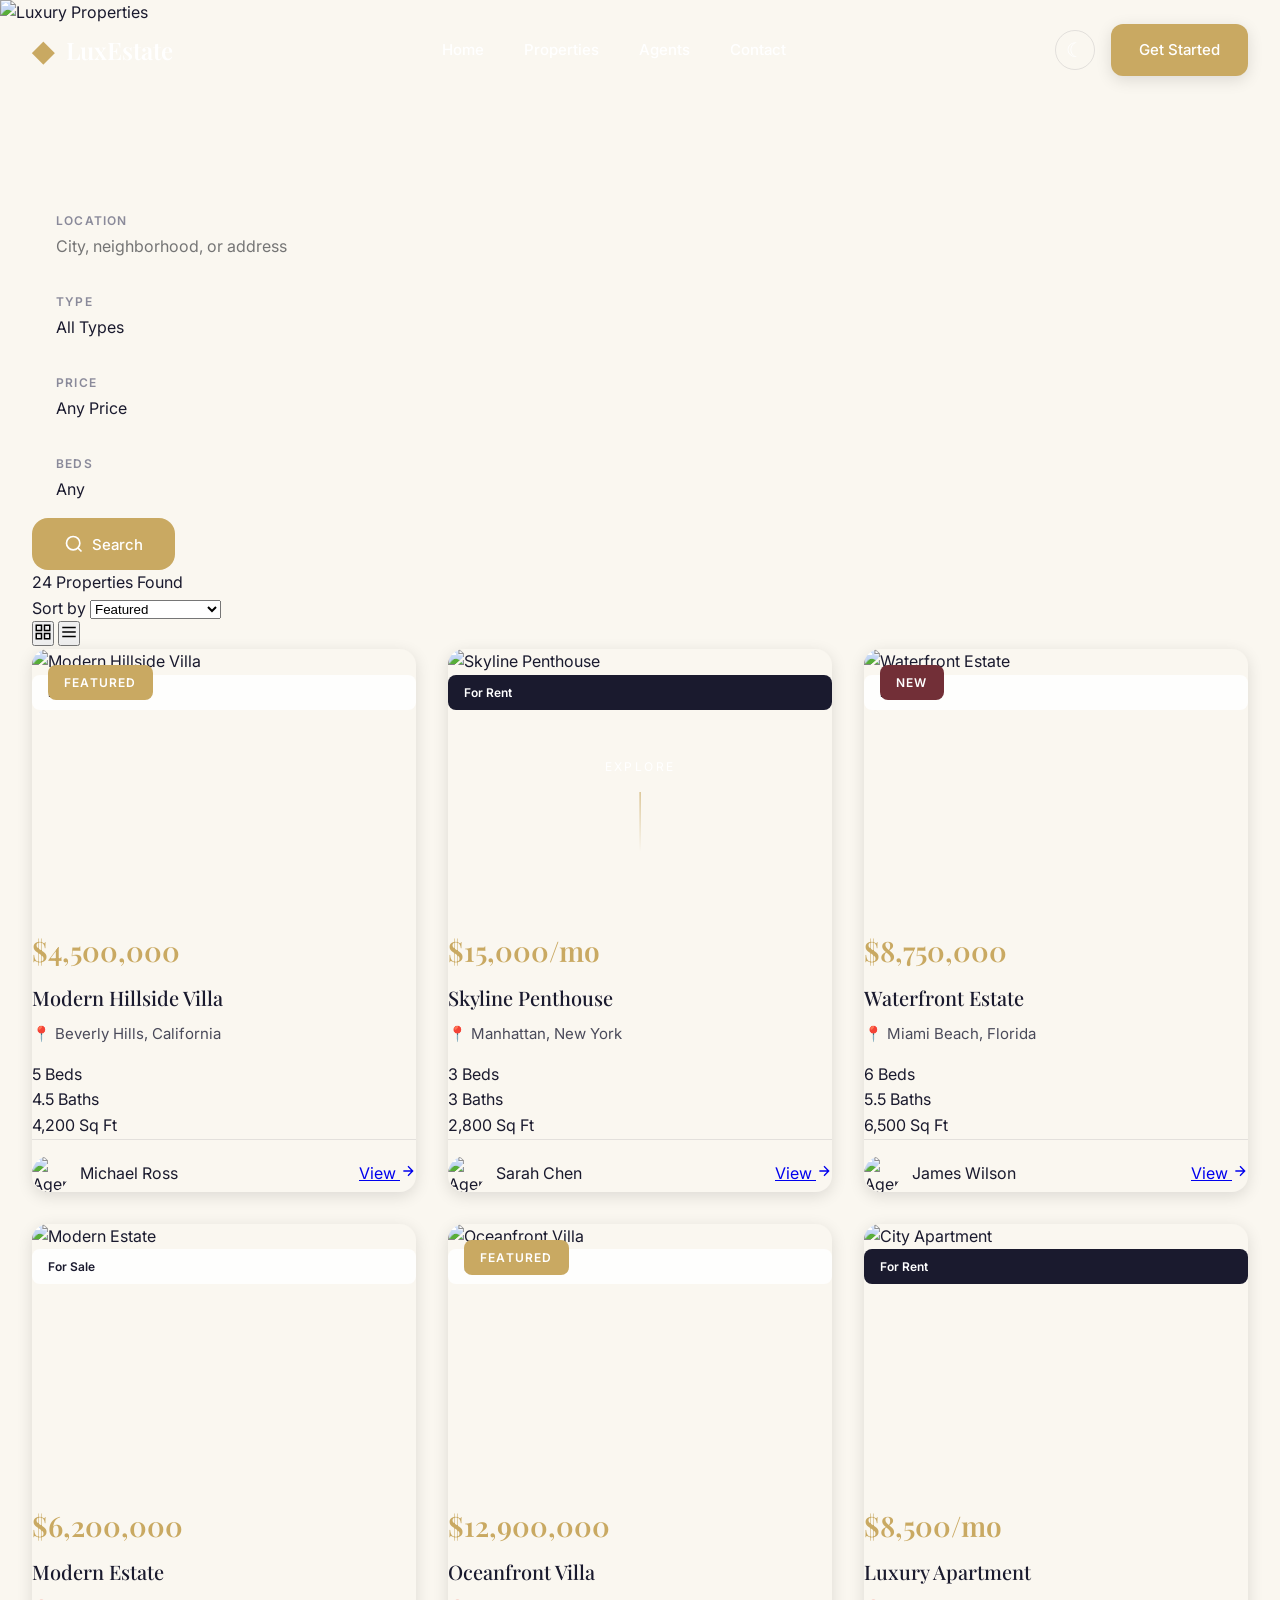
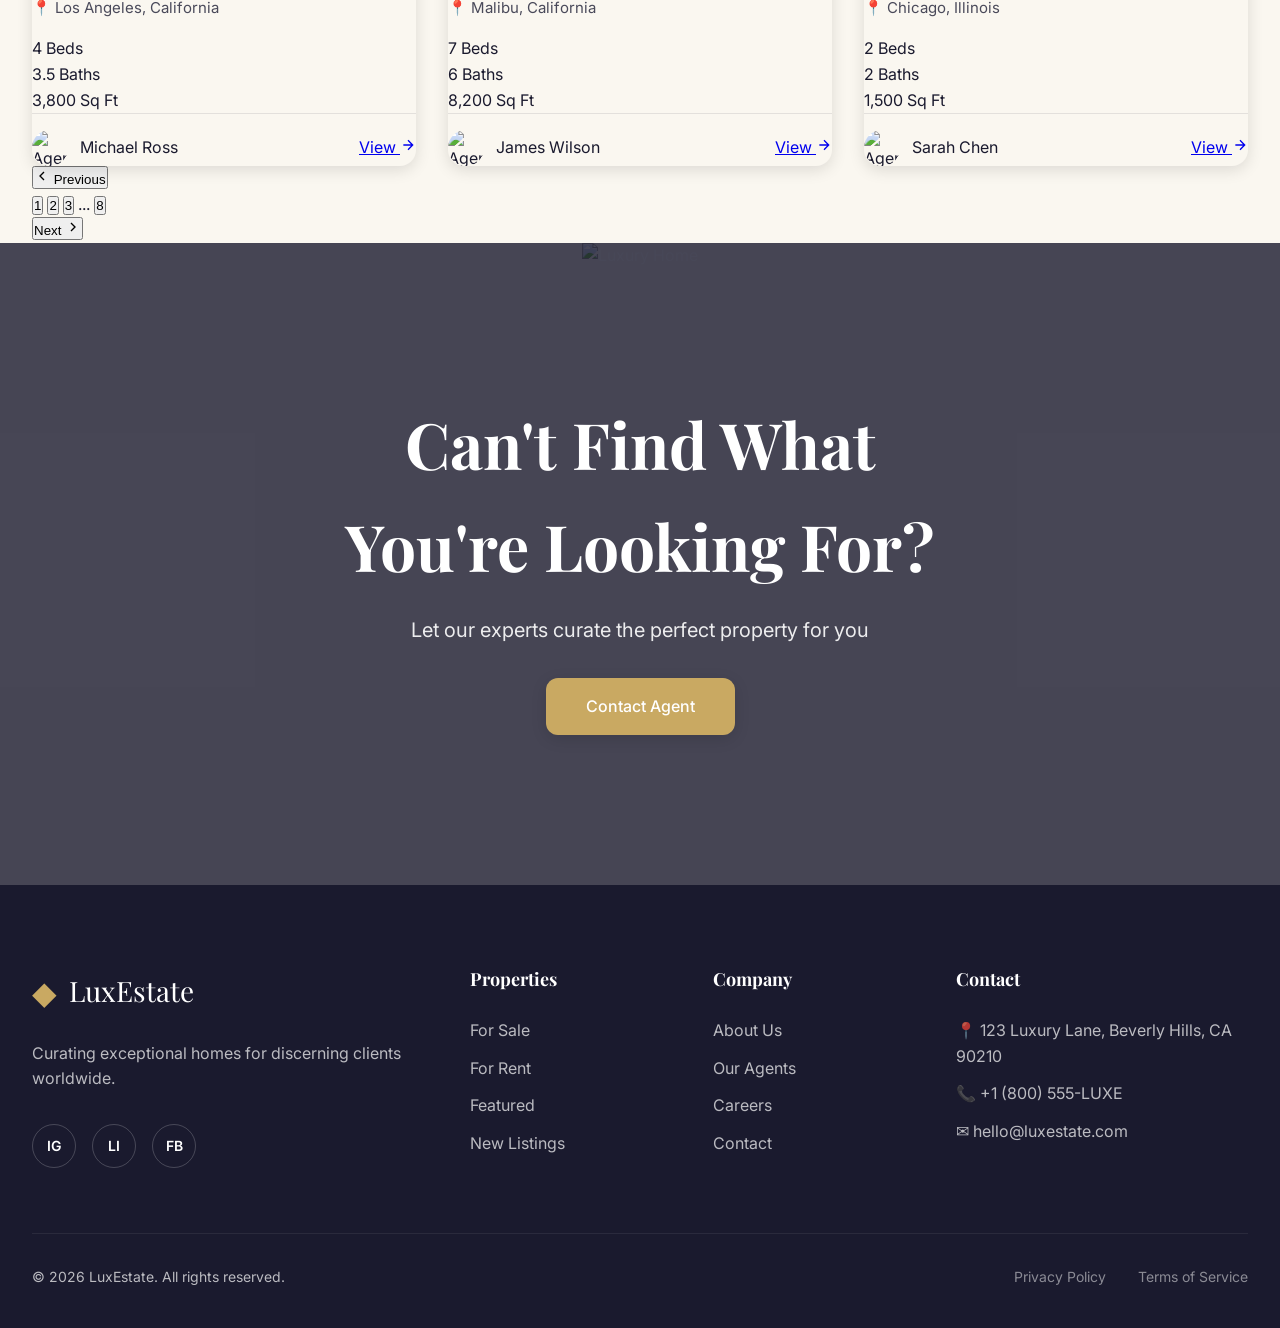
==== commit 0cacd43a: "Redesign properties page with classic elegant style\n\n- Added elegant hero section with reveal anim" ====
--- a/properties/index.html
+++ b/properties/index.html
@@ -8,12 +8,21 @@
     <link rel="preconnect" href="https://fonts.gstatic.com" crossorigin>
     <link href="https://fonts.googleapis.com/css2?family=Playfair+Display:wght@400;500;600;700&family=Inter:wght@300;400;500;600&display=swap" rel="stylesheet">
     <link rel="stylesheet" href="../css/style.css">
-    <link rel="stylesheet" href="../css/properties.css">
     <script src="https://cdnjs.cloudflare.com/ajax/libs/gsap/3.12.2/gsap.min.js"></script>
     <script src="https://cdnjs.cloudflare.com/ajax/libs/gsap/3.12.2/ScrollTrigger.min.js"></script>
 </head>
 <body data-theme="light">
-    <!-- Navigation -->
+    <!-- Loading Screen -->
+    <div id="loading-screen">
+        <div class="loading-content">
+            <div class="loading-logo">LuxEstate</div>
+            <div class="loading-bar">
+                <div class="loading-progress"></div>
+            </div>
+        </div>
+    </div>
+
+    <!-- Floating Navigation -->
     <nav id="navbar" class="floating-nav">
         <div class="nav-container">
             <a href="../index.html" class="nav-logo">
@@ -30,405 +39,547 @@
                 <button id="theme-toggle" class="theme-btn" aria-label="Toggle theme">
                     <span class="theme-icon">☀</span>
                 </button>
-            </div>
+                <a href="../index.html#contact" class="btn btn-primary nav-cta">Get Started</a>
+            </div>
+            <button class="mobile-menu-btn" aria-label="Menu">
+                <span></span><span></span><span></span>
+            </button>
         </div>
     </nav>
 
-    <!-- Page Header -->
-    <section class="page-header">
-        <div class="page-header-bg">
+    <!-- Hero Section -->
+    <section class="page-hero">
+        <div class="page-hero-bg">
             <img src="https://images.unsplash.com/photo-1600573472550-999b3c0e1459?w=1920" alt="Luxury Properties">
-            <div class="page-header-overlay"></div>
-        </div>
-        <div class="page-header-content">
-            <h1 class="page-title">Properties</h1>
-            <p class="page-subtitle">Discover exceptional homes in prime locations</p>
-            <nav class="breadcrumb">
+            <div class="page-hero-overlay"></div>
+        </div>
+        <div class="page-hero-content">
+            <span class="hero-label reveal-text">Our Collection</span>
+            <h1 class="page-hero-title">
+                <span class="reveal-text">Exceptional</span>
+                <span class="reveal-text gold">Properties</span>
+            </h1>
+            <p class="hero-subtitle reveal-text">Curated homes in the world's most coveted locations</p>
+            <nav class="breadcrumb reveal-text">
                 <a href="../index.html">Home</a>
-                <span>/</span>
+                <span class="separator">✦</span>
                 <span>Properties</span>
             </nav>
         </div>
+        <div class="hero-scroll">
+            <div class="scroll-indicator">
+                <span>Explore</span>
+                <div class="scroll-line"></div>
+            </div>
+        </div>
     </section>
 
     <!-- Properties Section -->
-    <section class="properties-section">
+    <section id="properties" class="properties-section">
         <div class="container">
-            <div class="properties-layout">
-                <!-- Sidebar Filters -->
-                <aside class="filters-sidebar">
-                    <div class="filters-header">
-                        <h3>Filters</h3>
-                        <button class="btn-reset" id="resetFilters">Reset</button>
-                    </div>
-                    
-                    <div class="filter-group">
-                        <h4>Property Type</h4>
-                        <div class="filter-options">
-                            <label class="filter-checkbox">
-                                <input type="checkbox" value="house" checked>
-                                <span class="checkmark"></span>
-                                <span>House</span>
-                                <span class="count">850</span>
-                            </label>
-                            <label class="filter-checkbox">
-                                <input type="checkbox" value="apartment" checked>
-                                <span class="checkmark"></span>
-                                <span>Apartment</span>
-                                <span class="count">420</span>
-                            </label>
-                            <label class="filter-checkbox">
-                                <input type="checkbox" value="villa">
-                                <span class="checkmark"></span>
-                                <span>Villa</span>
-                                <span class="count">180</span>
-                            </label>
-                            <label class="filter-checkbox">
-                                <input type="checkbox" value="penthouse">
-                                <span class="checkmark"></span>
-                                <span>Penthouse</span>
-                                <span class="count">95</span>
-                            </label>
-                        </div>
-                    </div>
-                    
-                    <div class="filter-group">
-                        <h4>Price Range</h4>
-                        <div class="price-slider">
-                            <div class="price-range-display">
-                                <span id="priceMin">$0</span>
-                                <span id="priceMax">$10M+</span>
-                            </div>
-                            <input type="range" min="0" max="10000000" value="10000000" class="price-range-input">
-                        </div>
-                        <div class="price-presets">
-                            <button class="price-preset" data-max="500000">Under $500k</button>
-                            <button class="price-preset" data-max="1000000">Under $1M</button>
-                            <button class="price-preset" data-max="5000000">Under $5M</button>
-                            <button class="price-preset active" data-max="10000000">Any Price</button>
-                        </div>
-                    </div>
-                    
-                    <div class="filter-group">
-                        <h4>Bedrooms</h4>
-                        <div class="filter-buttons">
-                            <button class="filter-btn active" data-value="any">Any</button>
-                            <button class="filter-btn" data-value="1">1+</button>
-                            <button class="filter-btn" data-value="2">2+</button>
-                            <button class="filter-btn" data-value="3">3+</button>
-                            <button class="filter-btn" data-value="4">4+</button>
-                            <button class="filter-btn" data-value="5">5+</button>
-                        </div>
-                    </div>
-                    
-                    <div class="filter-group">
-                        <h4>Bathrooms</h4>
-                        <div class="filter-buttons">
-                            <button class="filter-btn active" data-value="any">Any</button>
-                            <button class="filter-btn" data-value="1">1+</button>
-                            <button class="filter-btn" data-value="2">2+</button>
-                            <button class="filter-btn" data-value="3">3+</button>
-                            <button class="filter-btn" data-value="4">4+</button>
-                        </div>
-                    </div>
-                    
-                    <div class="filter-group">
-                        <h4>Amenities</h4>
-                        <div class="filter-options">
-                            <label class="filter-checkbox">
-                                <input type="checkbox" value="pool">
-                                <span class="checkmark"></span>
-                                <span>Swimming Pool</span>
-                            </label>
-                            <label class="filter-checkbox">
-                                <input type="checkbox" value="garage">
-                                <span class="checkmark"></span>
-                                <span>Garage</span>
-                            </label>
-                            <label class="filter-checkbox">
-                                <input type="checkbox" value="garden">
-                                <span class="checkmark"></span>
-                                <span>Garden</span>
-                            </label>
-                            <label class="filter-checkbox">
-                                <input type="checkbox" value="gym">
-                                <span class="checkmark"></span>
-                                <span>Gym</span>
-                            </label>
-                            <label class="filter-checkbox">
-                                <input type="checkbox" value="security">
-                                <span class="checkmark"></span>
-                                <span>Security System</span>
-                            </label>
-                        </div>
-                    </div>
-                </aside>
-                
-                <!-- Properties Grid -->
-                <main class="properties-content">
-                    <div class="properties-toolbar">
-                        <div class="results-count">
-                            Showing <span id="resultsCount">6</span> of <span id="totalCount">24</span> properties
-                        </div>
-                        <div class="toolbar-actions">
-                            <div class="sort-dropdown">
-                                <select id="sortSelect">
-                                    <option value="featured">Featured</option>
-                                    <option value="price-asc">Price: Low to High</option>
-                                    <option value="price-desc">Price: High to Low</option>
-                                    <option value="newest">Newest First</option>
-                                </select>
-                            </div>
-                            <div class="view-toggle">
-                                <button class="view-btn active" data-view="grid" aria-label="Grid view">
-                                    <svg width="20" height="20" viewBox="0 0 24 24" fill="none" stroke="currentColor" stroke-width="2">
-                                        <rect x="3" y="3" width="7" height="7"></rect>
-                                        <rect x="14" y="3" width="7" height="7"></rect>
-                                        <rect x="3" y="14" width="7" height="7"></rect>
-                                        <rect x="14" y="14" width="7" height="7"></rect>
-                                    </svg>
-                                </button>
-                                <button class="view-btn" data-view="list" aria-label="List view">
-                                    <svg width="20" height="20" viewBox="0 0 24 24" fill="none" stroke="currentColor" stroke-width="2">
-                                        <line x1="3" y1="6" x2="21" y2="6"></line>
-                                        <line x1="3" y1="12" x2="21" y2="12"></line>
-                                        <line x1="3" y1="18" x2="21" y2="18"></line>
-                                    </svg>
-                                </button>
-                            </div>
-                        </div>
-                    </div>
-                    
-                    <div class="properties-grid" id="propertiesGrid">
-                        <!-- Property Cards -->
-                        <article class="property-card" data-tilt>
-                            <div class="property-badge">Featured</div>
-                            <div class="property-image">
-                                <img src="https://images.unsplash.com/photo-1600585154340-be6161a56a0c?w=800" alt="Modern Hillside Villa" loading="lazy">
-                                <div class="property-overlay">
-                                    <button class="btn-favorite" aria-label="Add to favorites">
-                                        <svg width="24" height="24" viewBox="0 0 24 24" fill="none" stroke="currentColor" stroke-width="2">
-                                            <path d="M20.84 4.61a5.5 5.5 0 0 0-7.78 0L12 5.67l-1.06-1.06a5.5 5.5 0 0 0-7.78 7.78l1.06 1.06L12 21.23l7.78-7.78 1.06-1.06a5.5 5.5 0 0 0 0-7.78z"></path>
-                                        </svg>
-                                    </button>
-                                    <span class="property-tag">For Sale</span>
-                                </div>
-                            </div>
-                            <div class="property-info">
-                                <div class="property-price">$4,500,000</div>
-                                <h3 class="property-title">Modern Hillside Villa</h3>
-                                <p class="property-address">📍 Beverly Hills, CA</p>
-                                <div class="property-features">
-                                    <span>🛏 5 Beds</span>
-                                    <span>🛁 4.5 Baths</span>
-                                    <span>📐 4,200 sqft</span>
-                                </div>
-                                <div class="property-footer">
-                                    <div class="property-agent">
-                                        <img src="https://images.unsplash.com/photo-1560250097-0b93528c311a?w=100" alt="Agent" class="agent-avatar">
-                                        <span>Michael Ross</span>
-                                    </div>
-                                    <a href="detail.html?id=1" class="btn btn-outline">View Details</a>
-                                </div>
-                            </div>
-                        </article>
-                        
-                        <article class="property-card" data-tilt>
-                            <div class="property-image">
-                                <img src="https://images.unsplash.com/photo-1600607687939-ce8a6c25118c?w=800" alt="Skyline Penthouse" loading="lazy">
-                                <div class="property-overlay">
-                                    <button class="btn-favorite" aria-label="Add to favorites">
-                                        <svg width="24" height="24" viewBox="0 0 24 24" fill="none" stroke="currentColor" stroke-width="2">
-                                            <path d="M20.84 4.61a5.5 5.5 0 0 0-7.78 0L12 5.67l-1.06-1.06a5.5 5.5 0 0 0-7.78 7.78l1.06 1.06L12 21.23l7.78-7.78 1.06-1.06a5.5 5.5 0 0 0 0-7.78z"></path>
-                                        </svg>
-                                    </button>
-                                    <span class="property-tag rent">For Rent</span>
-                                </div>
-                            </div>
-                            <div class="property-info">
-                                <div class="property-price">$15,000<span class="price-period">/mo</span></div>
-                                <h3 class="property-title">Skyline Penthouse</h3>
-                                <p class="property-address">📍 Manhattan, New York</p>
-                                <div class="property-features">
-                                    <span>🛏 3 Beds</span>
-                                    <span>🛁 3 Baths</span>
-                                    <span>📐 2,800 sqft</span>
-                                </div>
-                                <div class="property-footer">
-                                    <div class="property-agent">
-                                        <img src="https://images.unsplash.com/photo-1573496359142-b8d87734a5a2?w=100" alt="Agent" class="agent-avatar">
-                                        <span>Sarah Chen</span>
-                                    </div>
-                                    <a href="detail.html?id=2" class="btn btn-outline">View Details</a>
-                                </div>
-                            </div>
-                        </article>
-                        
-                        <article class="property-card" data-tilt>
-                            <div class="property-badge new">New</div>
-                            <div class="property-image">
-                                <img src="https://images.unsplash.com/photo-1600566753190-17f0baa2a6c3?w=800" alt="Waterfront Estate" loading="lazy">
-                                <div class="property-overlay">
-                                    <button class="btn-favorite" aria-label="Add to favorites">
-                                        <svg width="24" height="24" viewBox="0 0 24 24" fill="none" stroke="currentColor" stroke-width="2">
-                                            <path d="M20.84 4.61a5.5 5.5 0 0 0-7.78 0L12 5.67l-1.06-1.06a5.5 5.5 0 0 0-7.78 7.78l1.06 1.06L12 21.23l7.78-7.78 1.06-1.06a5.5 5.5 0 0 0 0-7.78z"></path>
-                                        </svg>
-                                    </button>
-                                    <span class="property-tag">For Sale</span>
-                                </div>
-                            </div>
-                            <div class="property-info">
-                                <div class="property-price">$8,750,000</div>
-                                <h3 class="property-title">Waterfront Estate</h3>
-                                <p class="property-address">📍 Miami Beach, FL</p>
-                                <div class="property-features">
-                                    <span>🛏 6 Beds</span>
-                                    <span>🛁 5.5 Baths</span>
-                                    <span>📐 6,500 sqft</span>
-                                </div>
-                                <div class="property-footer">
-                                    <div class="property-agent">
-                                        <img src="https://images.unsplash.com/photo-1472099645785-5658abf4ff4e?w=100" alt="Agent" class="agent-avatar">
-                                        <span>James Wilson</span>
-                                    </div>
-                                    <a href="detail.html?id=3" class="btn btn-outline">View Details</a>
-                                </div>
-                            </div>
-                        </article>
-                        
-                        <article class="property-card" data-tilt>
-                            <div class="property-image">
-                                <img src="https://images.unsplash.com/photo-1600596542815-ffad4c1539a9?w=800" alt="Modern Estate" loading="lazy">
-                                <div class="property-overlay">
-                                    <button class="btn-favorite" aria-label="Add to favorites">
-                                        <svg width="24" height="24" viewBox="0 0 24 24" fill="none" stroke="currentColor" stroke-width="2">
-                                            <path d="M20.84 4.61a5.5 5.5 0 0 0-7.78 0L12 5.67l-1.06-1.06a5.5 5.5 0 0 0-7.78 7.78l1.06 1.06L12 21.23l7.78-7.78 1.06-1.06a5.5 5.5 0 0 0 0-7.78z"></path>
-                                        </svg>
-                                    </button>
-                                    <span class="property-tag">For Sale</span>
-                                </div>
-                            </div>
-                            <div class="property-info">
-                                <div class="property-price">$6,200,000</div>
-                                <h3 class="property-title">Modern Estate</h3>
-                                <p class="property-address">📍 Los Angeles, CA</p>
-                                <div class="property-features">
-                                    <span>🛏 4 Beds</span>
-                                    <span>🛁 3.5 Baths</span>
-                                    <span>📐 3,800 sqft</span>
-                                </div>
-                                <div class="property-footer">
-                                    <div class="property-agent">
-                                        <img src="https://images.unsplash.com/photo-1560250097-0b93528c311a?w=100" alt="Agent" class="agent-avatar">
-                                        <span>Michael Ross</span>
-                                    </div>
-                                    <a href="detail.html?id=4" class="btn btn-outline">View Details</a>
-                                </div>
-                            </div>
-                        </article>
-                        
-                        <article class="property-card" data-tilt>
-                            <div class="property-badge featured">Featured</div>
-                            <div class="property-image">
-                                <img src="https://images.unsplash.com/photo-1613490493576-7fde63acd811?w=800" alt="Luxury Villa" loading="lazy">
-                                <div class="property-overlay">
-                                    <button class="btn-favorite" aria-label="Add to favorites">
-                                        <svg width="24" height="24" viewBox="0 0 24 24" fill="none" stroke="currentColor" stroke-width="2">
-                                            <path d="M20.84 4.61a5.5 5.5 0 0 0-7.78 0L12 5.67l-1.06-1.06a5.5 5.5 0 0 0-7.78 7.78l1.06 1.06L12 21.23l7.78-7.78 1.06-1.06a5.5 5.5 0 0 0 0-7.78z"></path>
-                                        </svg>
-                                    </button>
-                                    <span class="property-tag">For Sale</span>
-                                </div>
-                            </div>
-                            <div class="property-info">
-                                <div class="property-price">$12,900,000</div>
-                                <h3 class="property-title">Oceanfront Villa</h3>
-                                <p class="property-address">📍 Malibu, CA</p>
-                                <div class="property-features">
-                                    <span>🛏 7 Beds</span>
-                                    <span>🛁 6 Baths</span>
-                                    <span>📐 8,200 sqft</span>
-                                </div>
-                                <div class="property-footer">
-                                    <div class="property-agent">
-                                        <img src="https://images.unsplash.com/photo-1472099645785-5658abf4ff4e?w=100" alt="Agent" class="agent-avatar">
-                                        <span>James Wilson</span>
-                                    </div>
-                                    <a href="detail.html?id=5" class="btn btn-outline">View Details</a>
-                                </div>
-                            </div>
-                        </article>
-                        
-                        <article class="property-card" data-tilt>
-                            <div class="property-image">
-                                <img src="https://images.unsplash.com/photo-1600607687644-a7171b42498c?w=800" alt="City Apartment" loading="lazy">
-                                <div class="property-overlay">
-                                    <button class="btn-favorite" aria-label="Add to favorites">
-                                        <svg width="24" height="24" viewBox="0 0 24 24" fill="none" stroke="currentColor" stroke-width="2">
-                                            <path d="M20.84 4.61a5.5 5.5 0 0 0-7.78 0L12 5.67l-1.06-1.06a5.5 5.5 0 0 0-7.78 7.78l1.06 1.06L12 21.23l7.78-7.78 1.06-1.06a5.5 5.5 0 0 0 0-7.78z"></path>
-                                        </svg>
-                                    </button>
-                                    <span class="property-tag rent">For Rent</span>
-                                </div>
-                            </div>
-                            <div class="property-info">
-                                <div class="property-price">$8,500<span class="price-period">/mo</span></div>
-                                <h3 class="property-title">Luxury Apartment</h3>
-                                <p class="property-address">📍 Chicago, IL</p>
-                                <div class="property-features">
-                                    <span>🛏 2 Beds</span>
-                                    <span>🛁 2 Baths</span>
-                                    <span>📐 1,500 sqft</span>
-                                </div>
-                                <div class="property-footer">
-                                    <div class="property-agent">
-                                        <img src="https://images.unsplash.com/photo-1573496359142-b8d87734a5a2?w=100" alt="Agent" class="agent-avatar">
-                                        <span>Sarah Chen</span>
-                                    </div>
-                                    <a href="detail.html?id=6" class="btn btn-outline">View Details</a>
-                                </div>
-                            </div>
-                        </article>
-                    </div>
-                    
-                    <!-- Pagination -->
-                    <div class="pagination">
-                        <button class="page-btn prev" disabled>
-                            <svg width="20" height="20" viewBox="0 0 24 24" fill="none" stroke="currentColor" stroke-width="2">
-                                <polyline points="15 18 9 12 15 6"></polyline>
-                            </svg>
-                            Previous
-                        </button>
-                        <div class="page-numbers">
-                            <button class="page-number active">1</button>
-                            <button class="page-number">2</button>
-                            <button class="page-number">3</button>
-                            <button class="page-number">4</button>
-                            <span class="page-ellipsis">...</span>
-                            <button class="page-number">8</button>
-                        </div>
-                        <button class="page-btn next">
-                            Next
-                            <svg width="20" height="20" viewBox="0 0 24 24" fill="none" stroke="currentColor" stroke-width="2">
-                                <polyline points="9 18 15 12 9 6"></polyline>
+            <!-- Elegant Filter Bar -->
+            <div class="filter-bar">
+                <div class="filter-bar-content">
+                    <div class="search-field expanded">
+                        <label>Location</label>
+                        <input type="text" placeholder="City, neighborhood, or address">
+                    </div>
+                    <div class="search-field">
+                        <label>Type</label>
+                        <select>
+                            <option>All Types</option>
+                            <option>House</option>
+                            <option>Villa</option>
+                            <option>Penthouse</option>
+                            <option>Apartment</option>
+                        </select>
+                    </div>
+                    <div class="search-field">
+                        <label>Price</label>
+                        <select>
+                            <option>Any Price</option>
+                            <option>$500k - $1M</option>
+                            <option>$1M - $5M</option>
+                            <option>$5M+</option>
+                        </select>
+                    </div>
+                    <div class="search-field">
+                        <label>Beds</label>
+                        <select>
+                            <option>Any</option>
+                            <option>2+</option>
+                            <option>3+</option>
+                            <option>4+</option>
+                            <option>5+</option>
+                        </select>
+                    </div>
+                    <button class="btn btn-search">
+                        <svg width="20" height="20" viewBox="0 0 24 24" fill="none" stroke="currentColor" stroke-width="2">
+                            <circle cx="11" cy="11" r="8"></circle>
+                            <path d="m21 21-4.35-4.35"></path>
+                        </svg>
+                        <span>Search</span>
+                    </button>
+                </div>
+            </div>
+
+            <!-- Results Header -->
+            <div class="results-header">
+                <div class="results-count">
+                    <span class="count-number">24</span>
+                    <span class="count-label">Properties Found</span>
+                </div>
+                <div class="results-actions">
+                    <div class="sort-dropdown">
+                        <label>Sort by</label>
+                        <select>
+                            <option>Featured</option>
+                            <option>Price: Low to High</option>
+                            <option>Price: High to Low</option>
+                            <option>Newest</option>
+                        </select>
+                    </div>
+                    <div class="view-toggle">
+                        <button class="view-btn active" data-view="grid" aria-label="Grid view">
+                            <svg width="18" height="18" viewBox="0 0 24 24" fill="none" stroke="currentColor" stroke-width="2">
+                                <rect x="3" y="3" width="7" height="7"></rect>
+                                <rect x="14" y="3" width="7" height="7"></rect>
+                                <rect x="3" y="14" width="7" height="7"></rect>
+                                <rect x="14" y="14" width="7" height="7"></rect>
                             </svg>
                         </button>
-                    </div>
-                </main>
-            </div>
+                        <button class="view-btn" data-view="list" aria-label="List view">
+                            <svg width="18" height="18" viewBox="0 0 24 24" fill="none" stroke="currentColor" stroke-width="2">
+                                <line x1="3" y1="6" x2="21" y2="6"></line>
+                                <line x1="3" y1="12" x2="21" y2="12"></line>
+                                <line x1="3" y1="18" x2="21" y2="18"></line>
+                            </svg>
+                        </button>
+                    </div>
+                </div>
+            </div>
+
+            <!-- Properties Grid -->
+            <div class="properties-grid elegant" id="propertiesGrid">
+                <!-- Property Card 1 -->
+                <article class="property-card" data-tilt>
+                    <div class="property-badge featured">Featured</div>
+                    <div class="property-image">
+                        <img src="https://images.unsplash.com/photo-1600585154340-be6161a56a0c?w=800" alt="Modern Hillside Villa" loading="lazy">
+                        <div class="property-overlay">
+                            <button class="btn-favorite" aria-label="Add to favorites">
+                                <svg width="20" height="20" viewBox="0 0 24 24" fill="none" stroke="currentColor" stroke-width="2">
+                                    <path d="M20.84 4.61a5.5 5.5 0 0 0-7.78 0L12 5.67l-1.06-1.06a5.5 5.5 0 0 0-7.78 7.78l1.06 1.06L12 21.23l7.78-7.78 1.06-1.06a5.5 5.5 0 0 0 0-7.78z"></path>
+                                </svg>
+                            </button>
+                        </div>
+                        <div class="property-tag sale">For Sale</div>
+                    </div>
+                    <div class="property-content">
+                        <div class="property-header">
+                            <div class="property-price">$4,500,000</div>
+                            <h3 class="property-title">Modern Hillside Villa</h3>
+                            <p class="property-address">📍 Beverly Hills, California</p>
+                        </div>
+                        <div class="property-divider"></div>
+                        <div class="property-specs">
+                            <div class="spec">
+                                <span class="spec-value">5</span>
+                                <span class="spec-label">Beds</span>
+                            </div>
+                            <div class="spec-divider"></div>
+                            <div class="spec">
+                                <span class="spec-value">4.5</span>
+                                <span class="spec-label">Baths</span>
+                            </div>
+                            <div class="spec-divider"></div>
+                            <div class="spec">
+                                <span class="spec-value">4,200</span>
+                                <span class="spec-label">Sq Ft</span>
+                            </div>
+                        </div>
+                        <div class="property-footer">
+                            <div class="property-agent">
+                                <img src="https://images.unsplash.com/photo-1560250097-0b93528c311a?w=100" alt="Agent" class="agent-avatar">
+                                <span>Michael Ross</span>
+                            </div>
+                            <a href="detail.html?id=1" class="btn-view">
+                                <span>View</span>
+                                <svg width="16" height="16" viewBox="0 0 24 24" fill="none" stroke="currentColor" stroke-width="2">
+                                    <path d="M5 12h14M12 5l7 7-7 7"></path>
+                                </svg>
+                            </a>
+                        </div>
+                    </div>
+                </article>
+
+                <!-- Property Card 2 -->
+                <article class="property-card" data-tilt>
+                    <div class="property-image">
+                        <img src="https://images.unsplash.com/photo-1600607687939-ce8a6c25118c?w=800" alt="Skyline Penthouse" loading="lazy">
+                        <div class="property-overlay">
+                            <button class="btn-favorite" aria-label="Add to favorites">
+                                <svg width="20" height="20" viewBox="0 0 24 24" fill="none" stroke="currentColor" stroke-width="2">
+                                    <path d="M20.84 4.61a5.5 5.5 0 0 0-7.78 0L12 5.67l-1.06-1.06a5.5 5.5 0 0 0-7.78 7.78l1.06 1.06L12 21.23l7.78-7.78 1.06-1.06a5.5 5.5 0 0 0 0-7.78z"></path>
+                                </svg>
+                            </button>
+                        </div>
+                        <div class="property-tag rent">For Rent</div>
+                    </div>
+                    <div class="property-content">
+                        <div class="property-header">
+                            <div class="property-price">$15,000<span class="period">/mo</span></div>
+                            <h3 class="property-title">Skyline Penthouse</h3>
+                            <p class="property-address">📍 Manhattan, New York</p>
+                        </div>
+                        <div class="property-divider"></div>
+                        <div class="property-specs">
+                            <div class="spec">
+                                <span class="spec-value">3</span>
+                                <span class="spec-label">Beds</span>
+                            </div>
+                            <div class="spec-divider"></div>
+                            <div class="spec">
+                                <span class="spec-value">3</span>
+                                <span class="spec-label">Baths</span>
+                            </div>
+                            <div class="spec-divider"></div>
+                            <div class="spec">
+                                <span class="spec-value">2,800</span>
+                                <span class="spec-label">Sq Ft</span>
+                            </div>
+                        </div>
+                        <div class="property-footer">
+                            <div class="property-agent">
+                                <img src="https://images.unsplash.com/photo-1573496359142-b8d87734a5a2?w=100" alt="Agent" class="agent-avatar">
+                                <span>Sarah Chen</span>
+                            </div>
+                            <a href="detail.html?id=2" class="btn-view">
+                                <span>View</span>
+                                <svg width="16" height="16" viewBox="0 0 24 24" fill="none" stroke="currentColor" stroke-width="2">
+                                    <path d="M5 12h14M12 5l7 7-7 7"></path>
+                                </svg>
+                            </a>
+                        </div>
+                    </div>
+                </article>
+
+                <!-- Property Card 3 -->
+                <article class="property-card" data-tilt>
+                    <div class="property-badge new">New</div>
+                    <div class="property-image">
+                        <img src="https://images.unsplash.com/photo-1600566753190-17f0baa2a6c3?w=800" alt="Waterfront Estate" loading="lazy">
+                        <div class="property-overlay">
+                            <button class="btn-favorite" aria-label="Add to favorites">
+                                <svg width="20" height="20" viewBox="0 0 24 24" fill="none" stroke="currentColor" stroke-width="2">
+                                    <path d="M20.84 4.61a5.5 5.5 0 0 0-7.78 0L12 5.67l-1.06-1.06a5.5 5.5 0 0 0-7.78 7.78l1.06 1.06L12 21.23l7.78-7.78 1.06-1.06a5.5 5.5 0 0 0 0-7.78z"></path>
+                                </svg>
+                            </button>
+                        </div>
+                        <div class="property-tag sale">For Sale</div>
+                    </div>
+                    <div class="property-content">
+                        <div class="property-header">
+                            <div class="property-price">$8,750,000</div>
+                            <h3 class="property-title">Waterfront Estate</h3>
+                            <p class="property-address">📍 Miami Beach, Florida</p>
+                        </div>
+                        <div class="property-divider"></div>
+                        <div class="property-specs">
+                            <div class="spec">
+                                <span class="spec-value">6</span>
+                                <span class="spec-label">Beds</span>
+                            </div>
+                            <div class="spec-divider"></div>
+                            <div class="spec">
+                                <span class="spec-value">5.5</span>
+                                <span class="spec-label">Baths</span>
+                            </div>
+                            <div class="spec-divider"></div>
+                            <div class="spec">
+                                <span class="spec-value">6,500</span>
+                                <span class="spec-label">Sq Ft</span>
+                            </div>
+                        </div>
+                        <div class="property-footer">
+                            <div class="property-agent">
+                                <img src="https://images.unsplash.com/photo-1472099645785-5658abf4ff4e?w=100" alt="Agent" class="agent-avatar">
+                                <span>James Wilson</span>
+                            </div>
+                            <a href="detail.html?id=3" class="btn-view">
+                                <span>View</span>
+                                <svg width="16" height="16" viewBox="0 0 24 24" fill="none" stroke="currentColor" stroke-width="2">
+                                    <path d="M5 12h14M12 5l7 7-7 7"></path>
+                                </svg>
+                            </a>
+                        </div>
+                    </div>
+                </article>
+
+                <!-- Property Card 4 -->
+                <article class="property-card" data-tilt>
+                    <div class="property-image">
+                        <img src="https://images.unsplash.com/photo-1600596542815-ffad4c1539a9?w=800" alt="Modern Estate" loading="lazy">
+                        <div class="property-overlay">
+                            <button class="btn-favorite" aria-label="Add to favorites">
+                                <svg width="20" height="20" viewBox="0 0 24 24" fill="none" stroke="currentColor" stroke-width="2">
+                                    <path d="M20.84 4.61a5.5 5.5 0 0 0-7.78 0L12 5.67l-1.06-1.06a5.5 5.5 0 0 0-7.78 7.78l1.06 1.06L12 21.23l7.78-7.78 1.06-1.06a5.5 5.5 0 0 0 0-7.78z"></path>
+                                </svg>
+                            </button>
+                        </div>
+                        <div class="property-tag sale">For Sale</div>
+                    </div>
+                    <div class="property-content">
+                        <div class="property-header">
+                            <div class="property-price">$6,200,000</div>
+                            <h3 class="property-title">Modern Estate</h3>
+                            <p class="property-address">📍 Los Angeles, California</p>
+                        </div>
+                        <div class="property-divider"></div>
+                        <div class="property-specs">
+                            <div class="spec">
+                                <span class="spec-value">4</span>
+                                <span class="spec-label">Beds</span>
+                            </div>
+                            <div class="spec-divider"></div>
+                            <div class="spec">
+                                <span class="spec-value">3.5</span>
+                                <span class="spec-label">Baths</span>
+                            </div>
+                            <div class="spec-divider"></div>
+                            <div class="spec">
+                                <span class="spec-value">3,800</span>
+                                <span class="spec-label">Sq Ft</span>
+                            </div>
+                        </div>
+                        <div class="property-footer">
+                            <div class="property-agent">
+                                <img src="https://images.unsplash.com/photo-1560250097-0b93528c311a?w=100" alt="Agent" class="agent-avatar">
+                                <span>Michael Ross</span>
+                            </div>
+                            <a href="detail.html?id=4" class="btn-view">
+                                <span>View</span>
+                                <svg width="16" height="16" viewBox="0 0 24 24" fill="none" stroke="currentColor" stroke-width="2">
+                                    <path d="M5 12h14M12 5l7 7-7 7"></path>
+                                </svg>
+                            </a>
+                        </div>
+                    </div>
+                </article>
+
+                <!-- Property Card 5 -->
+                <article class="property-card" data-tilt>
+                    <div class="property-badge featured">Featured</div>
+                    <div class="property-image">
+                        <img src="https://images.unsplash.com/photo-1613490493576-7fde63acd811?w=800" alt="Oceanfront Villa" loading="lazy">
+                        <div class="property-overlay">
+                            <button class="btn-favorite" aria-label="Add to favorites">
+                                <svg width="20" height="20" viewBox="0 0 24 24" fill="none" stroke="currentColor" stroke-width="2">
+                                    <path d="M20.84 4.61a5.5 5.5 0 0 0-7.78 0L12 5.67l-1.06-1.06a5.5 5.5 0 0 0-7.78 7.78l1.06 1.06L12 21.23l7.78-7.78 1.06-1.06a5.5 5.5 0 0 0 0-7.78z"></path>
+                                </svg>
+                            </button>
+                        </div>
+                        <div class="property-tag sale">For Sale</div>
+                    </div>
+                    <div class="property-content">
+                        <div class="property-header">
+                            <div class="property-price">$12,900,000</div>
+                            <h3 class="property-title">Oceanfront Villa</h3>
+                            <p class="property-address">📍 Malibu, California</p>
+                        </div>
+                        <div class="property-divider"></div>
+                        <div class="property-specs">
+                            <div class="spec">
+                                <span class="spec-value">7</span>
+                                <span class="spec-label">Beds</span>
+                            </div>
+                            <div class="spec-divider"></div>
+                            <div class="spec">
+                                <span class="spec-value">6</span>
+                                <span class="spec-label">Baths</span>
+                            </div>
+                            <div class="spec-divider"></div>
+                            <div class="spec">
+                                <span class="spec-value">8,200</span>
+                                <span class="spec-label">Sq Ft</span>
+                            </div>
+                        </div>
+                        <div class="property-footer">
+                            <div class="property-agent">
+                                <img src="https://images.unsplash.com/photo-1472099645785-5658abf4ff4e?w=100" alt="Agent" class="agent-avatar">
+                                <span>James Wilson</span>
+                            </div>
+                            <a href="detail.html?id=5" class="btn-view">
+                                <span>View</span>
+                                <svg width="16" height="16" viewBox="0 0 24 24" fill="none" stroke="currentColor" stroke-width="2">
+                                    <path d="M5 12h14M12 5l7 7-7 7"></path>
+                                </svg>
+                            </a>
+                        </div>
+                    </div>
+                </article>
+
+                <!-- Property Card 6 -->
+                <article class="property-card" data-tilt>
+                    <div class="property-image">
+                        <img src="https://images.unsplash.com/photo-1600607687644-a7171b42498c?w=800" alt="City Apartment" loading="lazy">
+                        <div class="property-overlay">
+                            <button class="btn-favorite" aria-label="Add to favorites">
+                                <svg width="20" height="20" viewBox="0 0 24 24" fill="none" stroke="currentColor" stroke-width="2">
+                                    <path d="M20.84 4.61a5.5 5.5 0 0 0-7.78 0L12 5.67l-1.06-1.06a5.5 5.5 0 0 0-7.78 7.78l1.06 1.06L12 21.23l7.78-7.78 1.06-1.06a5.5 5.5 0 0 0 0-7.78z"></path>
+                                </svg>
+                            </button>
+                        </div>
+                        <div class="property-tag rent">For Rent</div>
+                    </div>
+                    <div class="property-content">
+                        <div class="property-header">
+                            <div class="property-price">$8,500<span class="period">/mo</span></div>
+                            <h3 class="property-title">Luxury Apartment</h3>
+                            <p class="property-address">📍 Chicago, Illinois</p>
+                        </div>
+                        <div class="property-divider"></div>
+                        <div class="property-specs">
+                            <div class="spec">
+                                <span class="spec-value">2</span>
+                                <span class="spec-label">Beds</span>
+                            </div>
+                            <div class="spec-divider"></div>
+                            <div class="spec">
+                                <span class="spec-value">2</span>
+                                <span class="spec-label">Baths</span>
+                            </div>
+                            <div class="spec-divider"></div>
+                            <div class="spec">
+                                <span class="spec-value">1,500</span>
+                                <span class="spec-label">Sq Ft</span>
+                            </div>
+                        </div>
+                        <div class="property-footer">
+                            <div class="property-agent">
+                                <img src="https://images.unsplash.com/photo-1573496359142-b8d87734a5a2?w=100" alt="Agent" class="agent-avatar">
+                                <span>Sarah Chen</span>
+                            </div>
+                            <a href="detail.html?id=6" class="btn-view">
+                                <span>View</span>
+                                <svg width="16" height="16" viewBox="0 0 24 24" fill="none" stroke="currentColor" stroke-width="2">
+                                    <path d="M5 12h14M12 5l7 7-7 7"></path>
+                                </svg>
+                            </a>
+                        </div>
+                    </div>
+                </article>
+            </div>
+
+            <!-- Elegant Pagination -->
+            <div class="pagination elegant">
+                <button class="page-btn">
+                    <svg width="16" height="16" viewBox="0 0 24 24" fill="none" stroke="currentColor" stroke-width="2">
+                        <polyline points="15 18 9 12 15 6"></polyline>
+                    </svg>
+                    <span>Previous</span>
+                </button>
+                <div class="page-numbers">
+                    <button class="page-number active">1</button>
+                    <button class="page-number">2</button>
+                    <button class="page-number">3</button>
+                    <span class="page-separator">...</span>
+                    <button class="page-number">8</button>
+                </div>
+                <button class="page-btn">
+                    <span>Next</span>
+                    <svg width="16" height="16" viewBox="0 0 24 24" fill="none" stroke="currentColor" stroke-width="2">
+                        <polyline points="9 18 15 12 9 6"></polyline>
+                    </svg>
+                </button>
+            </div>
+        </div>
+    </section>
+
+    <!-- CTA Section -->
+    <section class="cta-section">
+        <div class="cta-background">
+            <img src="https://images.unsplash.com/photo-1600566753086-00f18fb6b3ea?w=1920" alt="Luxury Home">
+        </div>
+        <div class="cta-overlay"></div>
+        <div class="cta-content">
+            <h2 class="cta-title">Can't Find What You're Looking For?</h2>
+            <p class="cta-subtitle">Let our experts curate the perfect property for you</p>
+            <a href="../index.html#contact" class="btn btn-primary btn-large">Contact Agent</a>
         </div>
     </section>
 
     <!-- Footer -->
     <footer class="footer">
         <div class="container">
+            <div class="footer-grid">
+                <div class="footer-brand">
+                    <a href="../index.html" class="footer-logo">
+                        <span class="logo-icon">◆</span>
+                        <span class="logo-text">LuxEstate</span>
+                    </a>
+                    <p class="footer-tagline">Curating exceptional homes for discerning clients worldwide.</p>
+                    <div class="social-links">
+                        <a href="#" aria-label="Instagram">IG</a>
+                        <a href="#" aria-label="LinkedIn">LI</a>
+                        <a href="#" aria-label="Facebook">FB</a>
+                    </div>
+                </div>
+                <div class="footer-links">
+                    <h4>Properties</h4>
+                    <ul>
+                        <li><a href="index.html">For Sale</a></li>
+                        <li><a href="index.html">For Rent</a></li>
+                        <li><a href="index.html">Featured</a></li>
+                        <li><a href="index.html">New Listings</a></li>
+                    </ul>
+                </div>
+                <div class="footer-links">
+                    <h4>Company</h4>
+                    <ul>
+                        <li><a href="../index.html#about">About Us</a></li>
+                        <li><a href="../index.html#agents">Our Agents</a></li>
+                        <li><a href="#">Careers</a></li>
+                        <li><a href="../index.html#contact">Contact</a></li>
+                    </ul>
+                </div>
+                <div class="footer-contact">
+                    <h4>Contact</h4>
+                    <p>📍 123 Luxury Lane, Beverly Hills, CA 90210</p>
+                    <p>📞 +1 (800) 555-LUXE</p>
+                    <p>✉ hello@luxestate.com</p>
+                </div>
+            </div>
             <div class="footer-bottom">
                 <p>&copy; 2026 LuxEstate. All rights reserved.</p>
+                <div class="footer-legal">
+                    <a href="#">Privacy Policy</a>
+                    <a href="#">Terms of Service</a>
+                </div>
             </div>
         </div>
     </footer>
 
+    <!-- Mobile Bottom Navigation -->
+    <nav class="mobile-nav">
+        <a href="../index.html" class="mobile-nav-item">
+            <span class="icon">🏠</span>
+            <span>Home</span>
+        </a>
+        <a href="index.html" class="mobile-nav-item active">
+            <span class="icon">🏢</span>
+            <span>Properties</span>
+        </a>
+        <a href="../index.html#agents" class="mobile-nav-item">
+            <span class="icon">👤</span>
+            <span>Agents</span>
+        </a>
+        <a href="../index.html#contact" class="mobile-nav-item">
+            <span class="icon">✉</span>
+            <span>Contact</span>
+        </a>
+    </nav>
+
     <script src="../js/app.js"></script>
-    <script src="../js/properties.js"></script>
 </body>
 </html>
--- a/css/style.css
+++ b/css/style.css
@@ -305,6 +305,68 @@
     height: 2px;
     background: var(--text-light);
     transition: all var(--transition-fast);
+}
+
+/* Mobile Menu Active State */
+.mobile-menu-btn.active span:nth-child(1) {
+    transform: rotate(45deg) translate(5px, 5px);
+}
+
+.mobile-menu-btn.active span:nth-child(2) {
+    opacity: 0;
+}
+
+.mobile-menu-btn.active span:nth-child(3) {
+    transform: rotate(-45deg) translate(5px, -5px);
+}
+
+/* Mobile Navigation Menu */
+.nav-links {
+    transition: all var(--transition-medium);
+}
+
+@media (max-width: 1024px) {
+    .nav-links {
+        position: fixed;
+        top: 0;
+        right: -100%;
+        width: 80%;
+        max-width: 400px;
+        height: 100vh;
+        background: var(--bg-secondary);
+        flex-direction: column;
+        padding: 100px 2rem 2rem;
+        gap: 1rem;
+        z-index: 999;
+        box-shadow: var(--shadow-xl);
+    }
+    
+    .nav-links.active {
+        right: 0;
+    }
+    
+    .nav-link {
+        color: var(--text-primary) !important;
+        font-size: 1.25rem;
+        padding: 1rem 0;
+        border-bottom: 1px solid var(--border-light);
+    }
+    
+    .nav-link:last-child {
+        border-bottom: none;
+    }
+    
+    body.menu-open {
+        overflow: hidden;
+    }
+    
+    body.menu-open::before {
+        content: '';
+        position: fixed;
+        inset: 0;
+        background: rgba(0,0,0,0.5);
+        z-index: 998;
+    }
 }
 
 /* ========================================
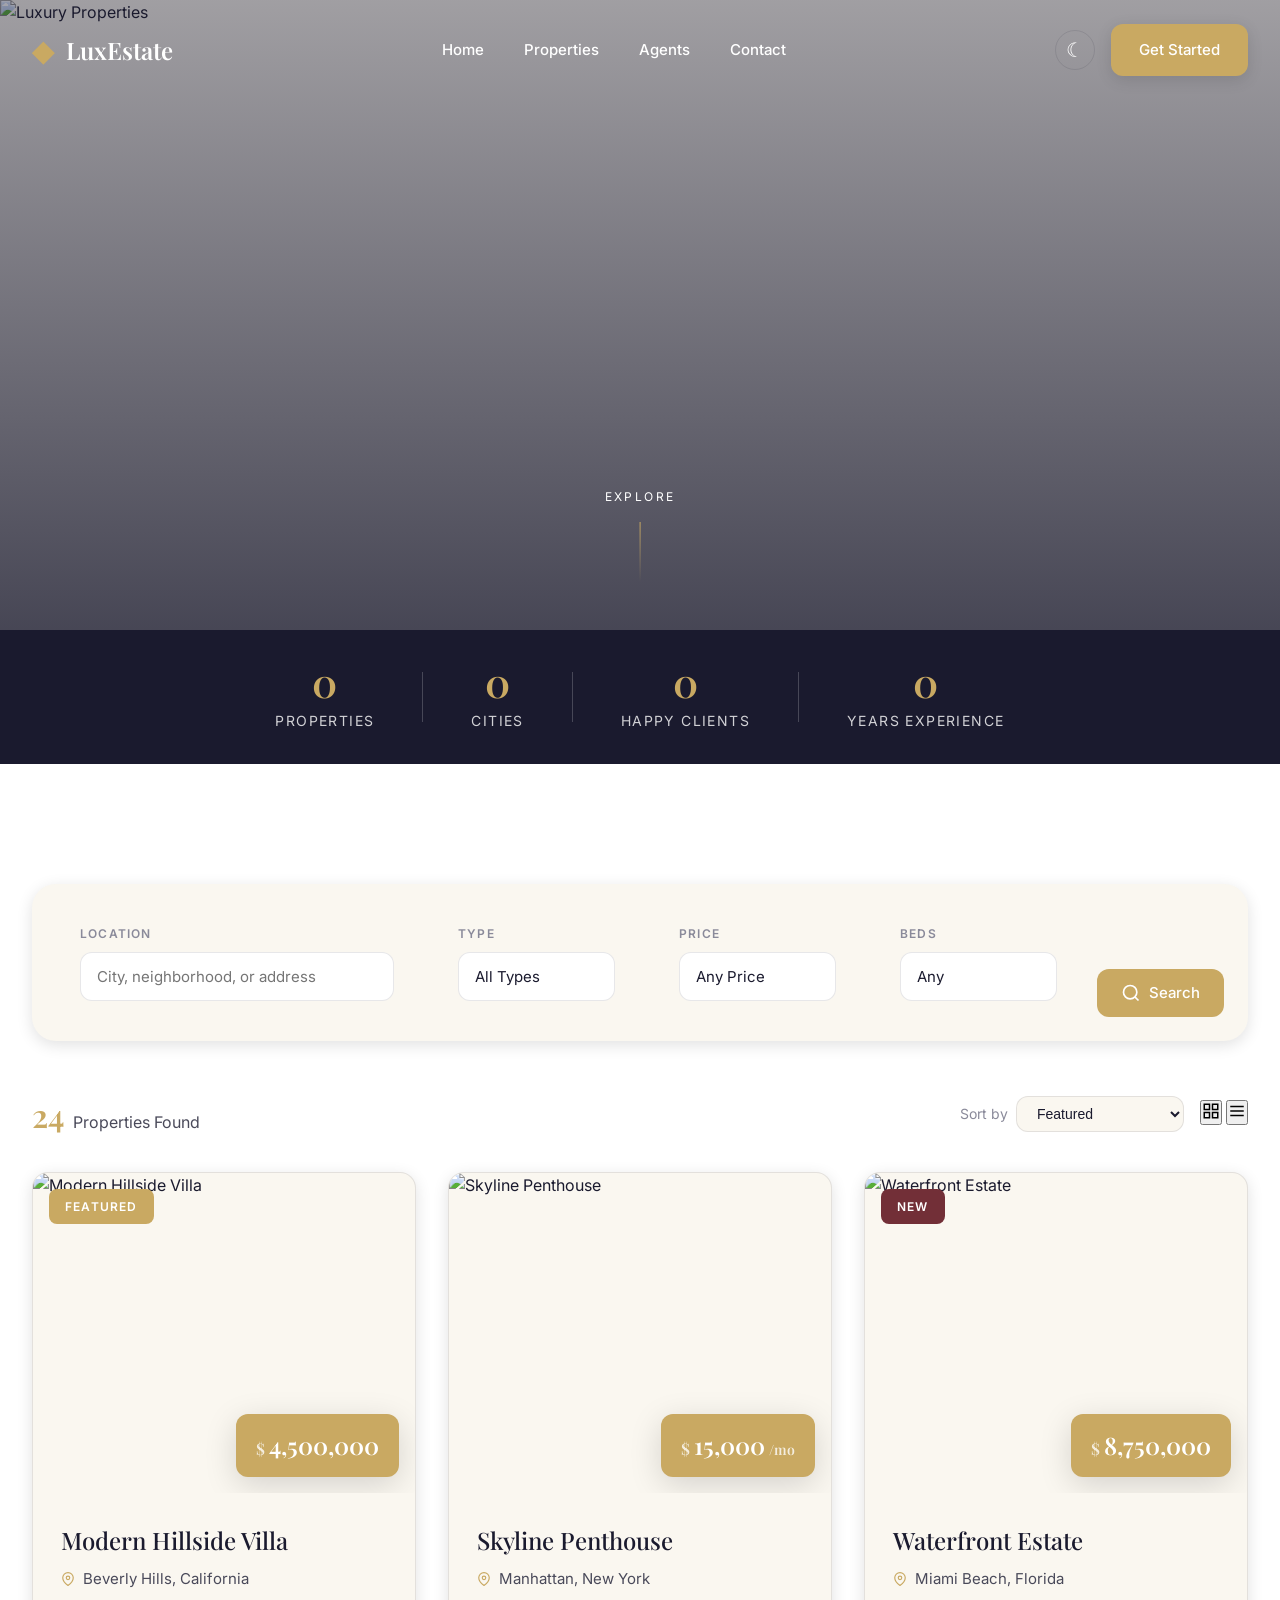
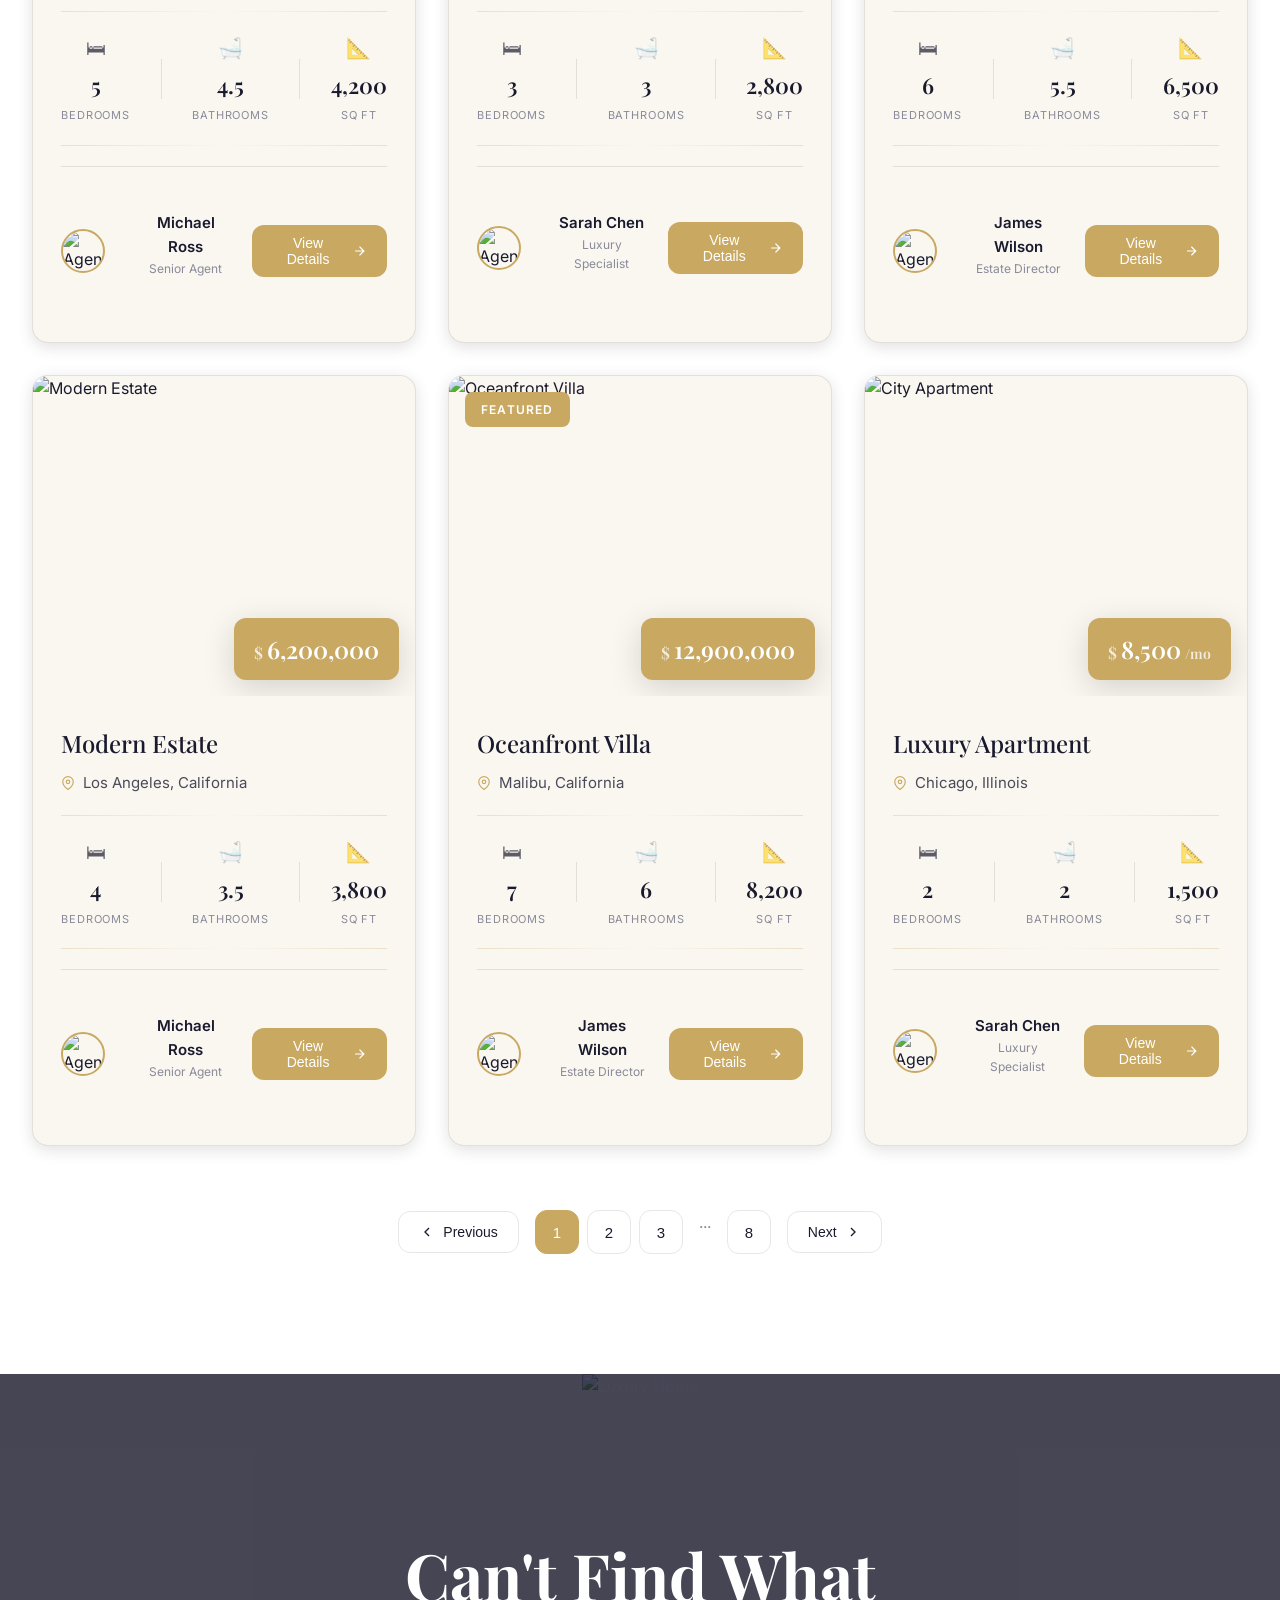
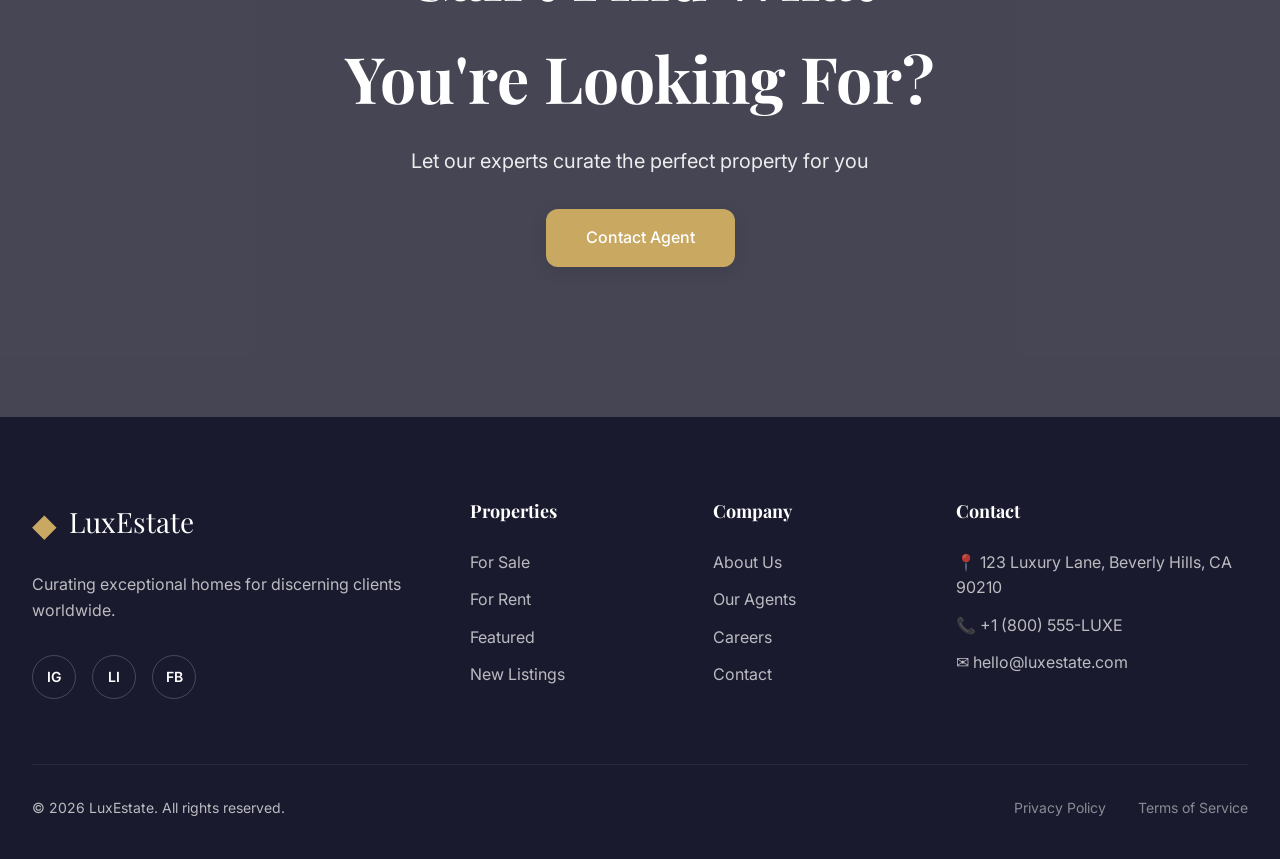
==== commit 485a7227: "Redesign properties page with dynamic modal popup - Add elegant stats bar with animated counters - R" ====
--- a/properties/index.html
+++ b/properties/index.html
@@ -1,585 +1,824 @@
 <!DOCTYPE html>
 <html lang="en">
 <head>
-    <meta charset="UTF-8">
-    <meta name="viewport" content="width=device-width, initial-scale=1.0">
-    <title>Properties - LuxEstate</title>
-    <link rel="preconnect" href="https://fonts.googleapis.com">
-    <link rel="preconnect" href="https://fonts.gstatic.com" crossorigin>
-    <link href="https://fonts.googleapis.com/css2?family=Playfair+Display:wght@400;500;600;700&family=Inter:wght@300;400;500;600&display=swap" rel="stylesheet">
-    <link rel="stylesheet" href="../css/style.css">
-    <script src="https://cdnjs.cloudflare.com/ajax/libs/gsap/3.12.2/gsap.min.js"></script>
-    <script src="https://cdnjs.cloudflare.com/ajax/libs/gsap/3.12.2/ScrollTrigger.min.js"></script>
+<meta charset="UTF-8">
+<meta name="viewport" content="width=device-width, initial-scale=1.0">
+<title>Properties - LuxEstate</title>
+<link rel="preconnect" href="https://fonts.googleapis.com">
+<link rel="preconnect" href="https://fonts.gstatic.com" crossorigin>
+<link href="https://fonts.googleapis.com/css2?family=Playfair+Display:wght@400;500;600;700&family=Inter:wght@300;400;500;600&display=swap" rel="stylesheet">
+<link rel="stylesheet" href="../css/style.css">
+<script src="https://cdnjs.cloudflare.com/ajax/libs/gsap/3.12.2/gsap.min.js"></script>
+<script src="https://cdnjs.cloudflare.com/ajax/libs/gsap/3.12.2/ScrollTrigger.min.js"></script>
 </head>
 <body data-theme="light">
-    <!-- Loading Screen -->
-    <div id="loading-screen">
-        <div class="loading-content">
-            <div class="loading-logo">LuxEstate</div>
-            <div class="loading-bar">
-                <div class="loading-progress"></div>
-            </div>
-        </div>
-    </div>
-
-    <!-- Floating Navigation -->
-    <nav id="navbar" class="floating-nav">
-        <div class="nav-container">
-            <a href="../index.html" class="nav-logo">
-                <span class="logo-icon">◆</span>
-                <span class="logo-text">LuxEstate</span>
-            </a>
-            <div class="nav-links">
-                <a href="../index.html" class="nav-link">Home</a>
-                <a href="index.html" class="nav-link active">Properties</a>
-                <a href="../index.html#agents" class="nav-link">Agents</a>
-                <a href="../index.html#contact" class="nav-link">Contact</a>
-            </div>
-            <div class="nav-actions">
-                <button id="theme-toggle" class="theme-btn" aria-label="Toggle theme">
-                    <span class="theme-icon">☀</span>
-                </button>
-                <a href="../index.html#contact" class="btn btn-primary nav-cta">Get Started</a>
-            </div>
-            <button class="mobile-menu-btn" aria-label="Menu">
-                <span></span><span></span><span></span>
-            </button>
-        </div>
-    </nav>
-
-    <!-- Hero Section -->
-    <section class="page-hero">
-        <div class="page-hero-bg">
-            <img src="https://images.unsplash.com/photo-1600573472550-999b3c0e1459?w=1920" alt="Luxury Properties">
-            <div class="page-hero-overlay"></div>
-        </div>
-        <div class="page-hero-content">
-            <span class="hero-label reveal-text">Our Collection</span>
-            <h1 class="page-hero-title">
-                <span class="reveal-text">Exceptional</span>
-                <span class="reveal-text gold">Properties</span>
-            </h1>
-            <p class="hero-subtitle reveal-text">Curated homes in the world's most coveted locations</p>
-            <nav class="breadcrumb reveal-text">
-                <a href="../index.html">Home</a>
-                <span class="separator">✦</span>
-                <span>Properties</span>
-            </nav>
-        </div>
-        <div class="hero-scroll">
-            <div class="scroll-indicator">
-                <span>Explore</span>
-                <div class="scroll-line"></div>
-            </div>
-        </div>
-    </section>
-
-    <!-- Properties Section -->
-    <section id="properties" class="properties-section">
-        <div class="container">
-            <!-- Elegant Filter Bar -->
-            <div class="filter-bar">
-                <div class="filter-bar-content">
-                    <div class="search-field expanded">
-                        <label>Location</label>
-                        <input type="text" placeholder="City, neighborhood, or address">
-                    </div>
-                    <div class="search-field">
-                        <label>Type</label>
-                        <select>
-                            <option>All Types</option>
-                            <option>House</option>
-                            <option>Villa</option>
-                            <option>Penthouse</option>
-                            <option>Apartment</option>
-                        </select>
-                    </div>
-                    <div class="search-field">
-                        <label>Price</label>
-                        <select>
-                            <option>Any Price</option>
-                            <option>$500k - $1M</option>
-                            <option>$1M - $5M</option>
-                            <option>$5M+</option>
-                        </select>
-                    </div>
-                    <div class="search-field">
-                        <label>Beds</label>
-                        <select>
-                            <option>Any</option>
-                            <option>2+</option>
-                            <option>3+</option>
-                            <option>4+</option>
-                            <option>5+</option>
-                        </select>
-                    </div>
-                    <button class="btn btn-search">
-                        <svg width="20" height="20" viewBox="0 0 24 24" fill="none" stroke="currentColor" stroke-width="2">
-                            <circle cx="11" cy="11" r="8"></circle>
-                            <path d="m21 21-4.35-4.35"></path>
-                        </svg>
-                        <span>Search</span>
-                    </button>
-                </div>
-            </div>
-
-            <!-- Results Header -->
-            <div class="results-header">
-                <div class="results-count">
-                    <span class="count-number">24</span>
-                    <span class="count-label">Properties Found</span>
-                </div>
-                <div class="results-actions">
-                    <div class="sort-dropdown">
-                        <label>Sort by</label>
-                        <select>
-                            <option>Featured</option>
-                            <option>Price: Low to High</option>
-                            <option>Price: High to Low</option>
-                            <option>Newest</option>
-                        </select>
-                    </div>
-                    <div class="view-toggle">
-                        <button class="view-btn active" data-view="grid" aria-label="Grid view">
-                            <svg width="18" height="18" viewBox="0 0 24 24" fill="none" stroke="currentColor" stroke-width="2">
-                                <rect x="3" y="3" width="7" height="7"></rect>
-                                <rect x="14" y="3" width="7" height="7"></rect>
-                                <rect x="3" y="14" width="7" height="7"></rect>
-                                <rect x="14" y="14" width="7" height="7"></rect>
-                            </svg>
-                        </button>
-                        <button class="view-btn" data-view="list" aria-label="List view">
-                            <svg width="18" height="18" viewBox="0 0 24 24" fill="none" stroke="currentColor" stroke-width="2">
-                                <line x1="3" y1="6" x2="21" y2="6"></line>
-                                <line x1="3" y1="12" x2="21" y2="12"></line>
-                                <line x1="3" y1="18" x2="21" y2="18"></line>
-                            </svg>
-                        </button>
-                    </div>
-                </div>
-            </div>
-
-            <!-- Properties Grid -->
-            <div class="properties-grid elegant" id="propertiesGrid">
-                <!-- Property Card 1 -->
-                <article class="property-card" data-tilt>
-                    <div class="property-badge featured">Featured</div>
-                    <div class="property-image">
-                        <img src="https://images.unsplash.com/photo-1600585154340-be6161a56a0c?w=800" alt="Modern Hillside Villa" loading="lazy">
-                        <div class="property-overlay">
-                            <button class="btn-favorite" aria-label="Add to favorites">
-                                <svg width="20" height="20" viewBox="0 0 24 24" fill="none" stroke="currentColor" stroke-width="2">
-                                    <path d="M20.84 4.61a5.5 5.5 0 0 0-7.78 0L12 5.67l-1.06-1.06a5.5 5.5 0 0 0-7.78 7.78l1.06 1.06L12 21.23l7.78-7.78 1.06-1.06a5.5 5.5 0 0 0 0-7.78z"></path>
-                                </svg>
-                            </button>
-                        </div>
-                        <div class="property-tag sale">For Sale</div>
-                    </div>
-                    <div class="property-content">
-                        <div class="property-header">
-                            <div class="property-price">$4,500,000</div>
-                            <h3 class="property-title">Modern Hillside Villa</h3>
-                            <p class="property-address">📍 Beverly Hills, California</p>
-                        </div>
-                        <div class="property-divider"></div>
-                        <div class="property-specs">
-                            <div class="spec">
-                                <span class="spec-value">5</span>
-                                <span class="spec-label">Beds</span>
-                            </div>
-                            <div class="spec-divider"></div>
-                            <div class="spec">
-                                <span class="spec-value">4.5</span>
-                                <span class="spec-label">Baths</span>
-                            </div>
-                            <div class="spec-divider"></div>
-                            <div class="spec">
-                                <span class="spec-value">4,200</span>
-                                <span class="spec-label">Sq Ft</span>
-                            </div>
-                        </div>
-                        <div class="property-footer">
-                            <div class="property-agent">
-                                <img src="https://images.unsplash.com/photo-1560250097-0b93528c311a?w=100" alt="Agent" class="agent-avatar">
-                                <span>Michael Ross</span>
-                            </div>
-                            <a href="detail.html?id=1" class="btn-view">
-                                <span>View</span>
-                                <svg width="16" height="16" viewBox="0 0 24 24" fill="none" stroke="currentColor" stroke-width="2">
-                                    <path d="M5 12h14M12 5l7 7-7 7"></path>
-                                </svg>
-                            </a>
-                        </div>
-                    </div>
-                </article>
-
-                <!-- Property Card 2 -->
-                <article class="property-card" data-tilt>
-                    <div class="property-image">
-                        <img src="https://images.unsplash.com/photo-1600607687939-ce8a6c25118c?w=800" alt="Skyline Penthouse" loading="lazy">
-                        <div class="property-overlay">
-                            <button class="btn-favorite" aria-label="Add to favorites">
-                                <svg width="20" height="20" viewBox="0 0 24 24" fill="none" stroke="currentColor" stroke-width="2">
-                                    <path d="M20.84 4.61a5.5 5.5 0 0 0-7.78 0L12 5.67l-1.06-1.06a5.5 5.5 0 0 0-7.78 7.78l1.06 1.06L12 21.23l7.78-7.78 1.06-1.06a5.5 5.5 0 0 0 0-7.78z"></path>
-                                </svg>
-                            </button>
-                        </div>
-                        <div class="property-tag rent">For Rent</div>
-                    </div>
-                    <div class="property-content">
-                        <div class="property-header">
-                            <div class="property-price">$15,000<span class="period">/mo</span></div>
-                            <h3 class="property-title">Skyline Penthouse</h3>
-                            <p class="property-address">📍 Manhattan, New York</p>
-                        </div>
-                        <div class="property-divider"></div>
-                        <div class="property-specs">
-                            <div class="spec">
-                                <span class="spec-value">3</span>
-                                <span class="spec-label">Beds</span>
-                            </div>
-                            <div class="spec-divider"></div>
-                            <div class="spec">
-                                <span class="spec-value">3</span>
-                                <span class="spec-label">Baths</span>
-                            </div>
-                            <div class="spec-divider"></div>
-                            <div class="spec">
-                                <span class="spec-value">2,800</span>
-                                <span class="spec-label">Sq Ft</span>
-                            </div>
-                        </div>
-                        <div class="property-footer">
-                            <div class="property-agent">
-                                <img src="https://images.unsplash.com/photo-1573496359142-b8d87734a5a2?w=100" alt="Agent" class="agent-avatar">
-                                <span>Sarah Chen</span>
-                            </div>
-                            <a href="detail.html?id=2" class="btn-view">
-                                <span>View</span>
-                                <svg width="16" height="16" viewBox="0 0 24 24" fill="none" stroke="currentColor" stroke-width="2">
-                                    <path d="M5 12h14M12 5l7 7-7 7"></path>
-                                </svg>
-                            </a>
-                        </div>
-                    </div>
-                </article>
-
-                <!-- Property Card 3 -->
-                <article class="property-card" data-tilt>
-                    <div class="property-badge new">New</div>
-                    <div class="property-image">
-                        <img src="https://images.unsplash.com/photo-1600566753190-17f0baa2a6c3?w=800" alt="Waterfront Estate" loading="lazy">
-                        <div class="property-overlay">
-                            <button class="btn-favorite" aria-label="Add to favorites">
-                                <svg width="20" height="20" viewBox="0 0 24 24" fill="none" stroke="currentColor" stroke-width="2">
-                                    <path d="M20.84 4.61a5.5 5.5 0 0 0-7.78 0L12 5.67l-1.06-1.06a5.5 5.5 0 0 0-7.78 7.78l1.06 1.06L12 21.23l7.78-7.78 1.06-1.06a5.5 5.5 0 0 0 0-7.78z"></path>
-                                </svg>
-                            </button>
-                        </div>
-                        <div class="property-tag sale">For Sale</div>
-                    </div>
-                    <div class="property-content">
-                        <div class="property-header">
-                            <div class="property-price">$8,750,000</div>
-                            <h3 class="property-title">Waterfront Estate</h3>
-                            <p class="property-address">📍 Miami Beach, Florida</p>
-                        </div>
-                        <div class="property-divider"></div>
-                        <div class="property-specs">
-                            <div class="spec">
-                                <span class="spec-value">6</span>
-                                <span class="spec-label">Beds</span>
-                            </div>
-                            <div class="spec-divider"></div>
-                            <div class="spec">
-                                <span class="spec-value">5.5</span>
-                                <span class="spec-label">Baths</span>
-                            </div>
-                            <div class="spec-divider"></div>
-                            <div class="spec">
-                                <span class="spec-value">6,500</span>
-                                <span class="spec-label">Sq Ft</span>
-                            </div>
-                        </div>
-                        <div class="property-footer">
-                            <div class="property-agent">
-                                <img src="https://images.unsplash.com/photo-1472099645785-5658abf4ff4e?w=100" alt="Agent" class="agent-avatar">
-                                <span>James Wilson</span>
-                            </div>
-                            <a href="detail.html?id=3" class="btn-view">
-                                <span>View</span>
-                                <svg width="16" height="16" viewBox="0 0 24 24" fill="none" stroke="currentColor" stroke-width="2">
-                                    <path d="M5 12h14M12 5l7 7-7 7"></path>
-                                </svg>
-                            </a>
-                        </div>
-                    </div>
-                </article>
-
-                <!-- Property Card 4 -->
-                <article class="property-card" data-tilt>
-                    <div class="property-image">
-                        <img src="https://images.unsplash.com/photo-1600596542815-ffad4c1539a9?w=800" alt="Modern Estate" loading="lazy">
-                        <div class="property-overlay">
-                            <button class="btn-favorite" aria-label="Add to favorites">
-                                <svg width="20" height="20" viewBox="0 0 24 24" fill="none" stroke="currentColor" stroke-width="2">
-                                    <path d="M20.84 4.61a5.5 5.5 0 0 0-7.78 0L12 5.67l-1.06-1.06a5.5 5.5 0 0 0-7.78 7.78l1.06 1.06L12 21.23l7.78-7.78 1.06-1.06a5.5 5.5 0 0 0 0-7.78z"></path>
-                                </svg>
-                            </button>
-                        </div>
-                        <div class="property-tag sale">For Sale</div>
-                    </div>
-                    <div class="property-content">
-                        <div class="property-header">
-                            <div class="property-price">$6,200,000</div>
-                            <h3 class="property-title">Modern Estate</h3>
-                            <p class="property-address">📍 Los Angeles, California</p>
-                        </div>
-                        <div class="property-divider"></div>
-                        <div class="property-specs">
-                            <div class="spec">
-                                <span class="spec-value">4</span>
-                                <span class="spec-label">Beds</span>
-                            </div>
-                            <div class="spec-divider"></div>
-                            <div class="spec">
-                                <span class="spec-value">3.5</span>
-                                <span class="spec-label">Baths</span>
-                            </div>
-                            <div class="spec-divider"></div>
-                            <div class="spec">
-                                <span class="spec-value">3,800</span>
-                                <span class="spec-label">Sq Ft</span>
-                            </div>
-                        </div>
-                        <div class="property-footer">
-                            <div class="property-agent">
-                                <img src="https://images.unsplash.com/photo-1560250097-0b93528c311a?w=100" alt="Agent" class="agent-avatar">
-                                <span>Michael Ross</span>
-                            </div>
-                            <a href="detail.html?id=4" class="btn-view">
-                                <span>View</span>
-                                <svg width="16" height="16" viewBox="0 0 24 24" fill="none" stroke="currentColor" stroke-width="2">
-                                    <path d="M5 12h14M12 5l7 7-7 7"></path>
-                                </svg>
-                            </a>
-                        </div>
-                    </div>
-                </article>
-
-                <!-- Property Card 5 -->
-                <article class="property-card" data-tilt>
-                    <div class="property-badge featured">Featured</div>
-                    <div class="property-image">
-                        <img src="https://images.unsplash.com/photo-1613490493576-7fde63acd811?w=800" alt="Oceanfront Villa" loading="lazy">
-                        <div class="property-overlay">
-                            <button class="btn-favorite" aria-label="Add to favorites">
-                                <svg width="20" height="20" viewBox="0 0 24 24" fill="none" stroke="currentColor" stroke-width="2">
-                                    <path d="M20.84 4.61a5.5 5.5 0 0 0-7.78 0L12 5.67l-1.06-1.06a5.5 5.5 0 0 0-7.78 7.78l1.06 1.06L12 21.23l7.78-7.78 1.06-1.06a5.5 5.5 0 0 0 0-7.78z"></path>
-                                </svg>
-                            </button>
-                        </div>
-                        <div class="property-tag sale">For Sale</div>
-                    </div>
-                    <div class="property-content">
-                        <div class="property-header">
-                            <div class="property-price">$12,900,000</div>
-                            <h3 class="property-title">Oceanfront Villa</h3>
-                            <p class="property-address">📍 Malibu, California</p>
-                        </div>
-                        <div class="property-divider"></div>
-                        <div class="property-specs">
-                            <div class="spec">
-                                <span class="spec-value">7</span>
-                                <span class="spec-label">Beds</span>
-                            </div>
-                            <div class="spec-divider"></div>
-                            <div class="spec">
-                                <span class="spec-value">6</span>
-                                <span class="spec-label">Baths</span>
-                            </div>
-                            <div class="spec-divider"></div>
-                            <div class="spec">
-                                <span class="spec-value">8,200</span>
-                                <span class="spec-label">Sq Ft</span>
-                            </div>
-                        </div>
-                        <div class="property-footer">
-                            <div class="property-agent">
-                                <img src="https://images.unsplash.com/photo-1472099645785-5658abf4ff4e?w=100" alt="Agent" class="agent-avatar">
-                                <span>James Wilson</span>
-                            </div>
-                            <a href="detail.html?id=5" class="btn-view">
-                                <span>View</span>
-                                <svg width="16" height="16" viewBox="0 0 24 24" fill="none" stroke="currentColor" stroke-width="2">
-                                    <path d="M5 12h14M12 5l7 7-7 7"></path>
-                                </svg>
-                            </a>
-                        </div>
-                    </div>
-                </article>
-
-                <!-- Property Card 6 -->
-                <article class="property-card" data-tilt>
-                    <div class="property-image">
-                        <img src="https://images.unsplash.com/photo-1600607687644-a7171b42498c?w=800" alt="City Apartment" loading="lazy">
-                        <div class="property-overlay">
-                            <button class="btn-favorite" aria-label="Add to favorites">
-                                <svg width="20" height="20" viewBox="0 0 24 24" fill="none" stroke="currentColor" stroke-width="2">
-                                    <path d="M20.84 4.61a5.5 5.5 0 0 0-7.78 0L12 5.67l-1.06-1.06a5.5 5.5 0 0 0-7.78 7.78l1.06 1.06L12 21.23l7.78-7.78 1.06-1.06a5.5 5.5 0 0 0 0-7.78z"></path>
-                                </svg>
-                            </button>
-                        </div>
-                        <div class="property-tag rent">For Rent</div>
-                    </div>
-                    <div class="property-content">
-                        <div class="property-header">
-                            <div class="property-price">$8,500<span class="period">/mo</span></div>
-                            <h3 class="property-title">Luxury Apartment</h3>
-                            <p class="property-address">📍 Chicago, Illinois</p>
-                        </div>
-                        <div class="property-divider"></div>
-                        <div class="property-specs">
-                            <div class="spec">
-                                <span class="spec-value">2</span>
-                                <span class="spec-label">Beds</span>
-                            </div>
-                            <div class="spec-divider"></div>
-                            <div class="spec">
-                                <span class="spec-value">2</span>
-                                <span class="spec-label">Baths</span>
-                            </div>
-                            <div class="spec-divider"></div>
-                            <div class="spec">
-                                <span class="spec-value">1,500</span>
-                                <span class="spec-label">Sq Ft</span>
-                            </div>
-                        </div>
-                        <div class="property-footer">
-                            <div class="property-agent">
-                                <img src="https://images.unsplash.com/photo-1573496359142-b8d87734a5a2?w=100" alt="Agent" class="agent-avatar">
-                                <span>Sarah Chen</span>
-                            </div>
-                            <a href="detail.html?id=6" class="btn-view">
-                                <span>View</span>
-                                <svg width="16" height="16" viewBox="0 0 24 24" fill="none" stroke="currentColor" stroke-width="2">
-                                    <path d="M5 12h14M12 5l7 7-7 7"></path>
-                                </svg>
-                            </a>
-                        </div>
-                    </div>
-                </article>
-            </div>
-
-            <!-- Elegant Pagination -->
-            <div class="pagination elegant">
-                <button class="page-btn">
-                    <svg width="16" height="16" viewBox="0 0 24 24" fill="none" stroke="currentColor" stroke-width="2">
-                        <polyline points="15 18 9 12 15 6"></polyline>
-                    </svg>
-                    <span>Previous</span>
-                </button>
-                <div class="page-numbers">
-                    <button class="page-number active">1</button>
-                    <button class="page-number">2</button>
-                    <button class="page-number">3</button>
-                    <span class="page-separator">...</span>
-                    <button class="page-number">8</button>
-                </div>
-                <button class="page-btn">
-                    <span>Next</span>
-                    <svg width="16" height="16" viewBox="0 0 24 24" fill="none" stroke="currentColor" stroke-width="2">
-                        <polyline points="9 18 15 12 9 6"></polyline>
-                    </svg>
-                </button>
-            </div>
-        </div>
-    </section>
-
-    <!-- CTA Section -->
-    <section class="cta-section">
-        <div class="cta-background">
-            <img src="https://images.unsplash.com/photo-1600566753086-00f18fb6b3ea?w=1920" alt="Luxury Home">
-        </div>
-        <div class="cta-overlay"></div>
-        <div class="cta-content">
-            <h2 class="cta-title">Can't Find What You're Looking For?</h2>
-            <p class="cta-subtitle">Let our experts curate the perfect property for you</p>
-            <a href="../index.html#contact" class="btn btn-primary btn-large">Contact Agent</a>
-        </div>
-    </section>
-
-    <!-- Footer -->
-    <footer class="footer">
-        <div class="container">
-            <div class="footer-grid">
-                <div class="footer-brand">
-                    <a href="../index.html" class="footer-logo">
-                        <span class="logo-icon">◆</span>
-                        <span class="logo-text">LuxEstate</span>
-                    </a>
-                    <p class="footer-tagline">Curating exceptional homes for discerning clients worldwide.</p>
-                    <div class="social-links">
-                        <a href="#" aria-label="Instagram">IG</a>
-                        <a href="#" aria-label="LinkedIn">LI</a>
-                        <a href="#" aria-label="Facebook">FB</a>
-                    </div>
-                </div>
-                <div class="footer-links">
-                    <h4>Properties</h4>
-                    <ul>
-                        <li><a href="index.html">For Sale</a></li>
-                        <li><a href="index.html">For Rent</a></li>
-                        <li><a href="index.html">Featured</a></li>
-                        <li><a href="index.html">New Listings</a></li>
-                    </ul>
-                </div>
-                <div class="footer-links">
-                    <h4>Company</h4>
-                    <ul>
-                        <li><a href="../index.html#about">About Us</a></li>
-                        <li><a href="../index.html#agents">Our Agents</a></li>
-                        <li><a href="#">Careers</a></li>
-                        <li><a href="../index.html#contact">Contact</a></li>
-                    </ul>
-                </div>
-                <div class="footer-contact">
-                    <h4>Contact</h4>
-                    <p>📍 123 Luxury Lane, Beverly Hills, CA 90210</p>
-                    <p>📞 +1 (800) 555-LUXE</p>
-                    <p>✉ hello@luxestate.com</p>
-                </div>
-            </div>
-            <div class="footer-bottom">
-                <p>&copy; 2026 LuxEstate. All rights reserved.</p>
-                <div class="footer-legal">
-                    <a href="#">Privacy Policy</a>
-                    <a href="#">Terms of Service</a>
-                </div>
-            </div>
-        </div>
-    </footer>
-
-    <!-- Mobile Bottom Navigation -->
-    <nav class="mobile-nav">
-        <a href="../index.html" class="mobile-nav-item">
-            <span class="icon">🏠</span>
-            <span>Home</span>
-        </a>
-        <a href="index.html" class="mobile-nav-item active">
-            <span class="icon">🏢</span>
-            <span>Properties</span>
-        </a>
-        <a href="../index.html#agents" class="mobile-nav-item">
-            <span class="icon">👤</span>
-            <span>Agents</span>
-        </a>
-        <a href="../index.html#contact" class="mobile-nav-item">
-            <span class="icon">✉</span>
-            <span>Contact</span>
-        </a>
-    </nav>
-
-    <script src="../js/app.js"></script>
+<!-- Loading Screen -->
+<div id="loading-screen">
+<div class="loading-content">
+<div class="loading-logo">LuxEstate</div>
+<div class="loading-bar">
+<div class="loading-progress"></div>
+</div>
+</div>
+</div>
+
+<!-- Floating Navigation -->
+<nav id="navbar" class="floating-nav">
+<div class="nav-container">
+<a href="../index.html" class="nav-logo">
+<span class="logo-icon">◆</span>
+<span class="logo-text">LuxEstate</span>
+</a>
+<div class="nav-links">
+<a href="../index.html" class="nav-link">Home</a>
+<a href="index.html" class="nav-link active">Properties</a>
+<a href="../index.html#agents" class="nav-link">Agents</a>
+<a href="../index.html#contact" class="nav-link">Contact</a>
+</div>
+<div class="nav-actions">
+<button id="theme-toggle" class="theme-btn" aria-label="Toggle theme">
+<span class="theme-icon">☀</span>
+</button>
+<a href="../index.html#contact" class="btn btn-primary nav-cta">Get Started</a>
+</div>
+<button class="mobile-menu-btn" aria-label="Menu">
+<span></span><span></span><span></span>
+</button>
+</div>
+</nav>
+
+<!-- Hero Section -->
+<section class="page-hero properties-hero">
+<div class="page-hero-bg">
+<img src="https://images.unsplash.com/photo-1600573472550-999b3c0e1459?w=1920" alt="Luxury Properties">
+<div class="page-hero-overlay"></div>
+</div>
+<div class="page-hero-content">
+<span class="hero-label reveal-text">Our Collection</span>
+<h1 class="page-hero-title">
+<span class="reveal-text">Exceptional</span>
+<span class="reveal-text gold">Properties</span>
+</h1>
+<p class="hero-subtitle reveal-text">Curated homes in the world's most coveted locations</p>
+<nav class="breadcrumb reveal-text">
+<a href="../index.html">Home</a>
+<span class="separator">✦</span>
+<span>Properties</span>
+</nav>
+</div>
+<div class="hero-scroll">
+<div class="scroll-indicator">
+<span>Explore</span>
+<div class="scroll-line"></div>
+</div>
+</div>
+</section>
+
+<!-- Quick Stats Bar -->
+<section class="stats-bar">
+<div class="stats-bar-content">
+<div class="stat-item">
+<span class="stat-number" data-count="284">0</span>
+<span class="stat-label">Properties</span>
+</div>
+<div class="stat-divider"></div>
+<div class="stat-item">
+<span class="stat-number" data-count="48">0</span>
+<span class="stat-label">Cities</span>
+</div>
+<div class="stat-divider"></div>
+<div class="stat-item">
+<span class="stat-number" data-count="156">0</span>
+<span class="stat-label">Happy Clients</span>
+</div>
+<div class="stat-divider"></div>
+<div class="stat-item">
+<span class="stat-number" data-count="24">0</span>
+<span class="stat-label">Years Experience</span>
+</div>
+</div>
+</section>
+
+<!-- Properties Section -->
+<section id="properties" class="properties-section">
+<div class="container">
+<!-- Elegant Filter Bar -->
+<div class="filter-bar">
+<div class="filter-bar-content">
+<div class="search-field expanded">
+<label>Location</label>
+<input type="text" placeholder="City, neighborhood, or address">
+</div>
+<div class="search-field">
+<label>Type</label>
+<select>
+<option>All Types</option>
+<option>House</option>
+<option>Villa</option>
+<option>Penthouse</option>
+<option>Apartment</option>
+</select>
+</div>
+<div class="search-field">
+<label>Price</label>
+<select>
+<option>Any Price</option>
+<option>$500k - $1M</option>
+<option>$1M - $5M</option>
+<option>$5M+</option>
+</select>
+</div>
+<div class="search-field">
+<label>Beds</label>
+<select>
+<option>Any</option>
+<option>2+</option>
+<option>3+</option>
+<option>4+</option>
+<option>5+</option>
+</select>
+</div>
+<button class="btn btn-search">
+<svg width="20" height="20" viewBox="0 0 24 24" fill="none" stroke="currentColor" stroke-width="2">
+<circle cx="11" cy="11" r="8"></circle>
+<path d="m21 21-4.35-4.35"></path>
+</svg>
+<span>Search</span>
+</button>
+</div>
+</div>
+
+<!-- Results Header -->
+<div class="results-header">
+<div class="results-count">
+<span class="count-number">24</span>
+<span class="count-label">Properties Found</span>
+</div>
+<div class="results-actions">
+<div class="sort-dropdown">
+<label>Sort by</label>
+<select>
+<option>Featured</option>
+<option>Price: Low to High</option>
+<option>Price: High to Low</option>
+<option>Newest</option>
+</select>
+</div>
+<div class="view-toggle">
+<button class="view-btn active" data-view="grid" aria-label="Grid view">
+<svg width="18" height="18" viewBox="0 0 24 24" fill="none" stroke="currentColor" stroke-width="2">
+<rect x="3" y="3" width="7" height="7"></rect>
+<rect x="14" y="3" width="7" height="7"></rect>
+<rect x="3" y="14" width="7" height="7"></rect>
+<rect x="14" y="14" width="7" height="7"></rect>
+</svg>
+</button>
+<button class="view-btn" data-view="list" aria-label="List view">
+<svg width="18" height="18" viewBox="0 0 24 24" fill="none" stroke="currentColor" stroke-width="2">
+<line x1="3" y1="6" x2="21" y2="6"></line>
+<line x1="3" y1="12" x2="21" y2="12"></line>
+<line x1="3" y1="18" x2="21" y2="18"></line>
+</svg>
+</button>
+</div>
+</div>
+</div>
+
+<!-- Properties Grid - Classic Elegant Design -->
+<div class="properties-grid elegant" id="propertiesGrid">
+
+<!-- Property Card 1 -->
+<article class="property-card luxury" data-tilt data-property-id="1">
+<div class="property-badge featured">Featured</div>
+<div class="property-image">
+<img src="https://images.unsplash.com/photo-1600585154340-be6161a56a0c?w=800" alt="Modern Hillside Villa" loading="lazy">
+<div class="property-overlay">
+<div class="property-tag sale">For Sale</div>
+<button class="btn-favorite" aria-label="Add to favorites">
+<svg width="20" height="20" viewBox="0 0 24 24" fill="none" stroke="currentColor" stroke-width="2">
+<path d="M20.84 4.61a5.5 5.5 0 0 0-7.78 0L12 5.67l-1.06-1.06a5.5 5.5 0 0 0-7.78 7.78l1.06 1.06L12 21.23l7.78-7.78 1.06-1.06a5.5 5.5 0 0 0 0-7.78z"></path>
+</svg>
+</button>
+</div>
+<div class="property-price-tag">
+<span class="currency">$</span>
+<span class="amount">4,500,000</span>
+</div>
+</div>
+<div class="property-content">
+<div class="property-header">
+<h3 class="property-title">Modern Hillside Villa</h3>
+<p class="property-address">
+<svg width="14" height="14" viewBox="0 0 24 24" fill="none" stroke="currentColor" stroke-width="2">
+<path d="M21 10c0 7-9 13-9 13s-9-6-9-13a9 9 0 0 1 18 0z"></path>
+<circle cx="12" cy="10" r="3"></circle>
+</svg>
+Beverly Hills, California
+</p>
+</div>
+<div class="property-divider"></div>
+<div class="property-specs">
+<div class="spec">
+<span class="spec-icon">🛏</span>
+<span class="spec-value">5</span>
+<span class="spec-label">Bedrooms</span>
+</div>
+<div class="spec-divider"></div>
+<div class="spec">
+<span class="spec-icon">🛁</span>
+<span class="spec-value">4.5</span>
+<span class="spec-label">Bathrooms</span>
+</div>
+<div class="spec-divider"></div>
+<div class="spec">
+<span class="spec-icon">📐</span>
+<span class="spec-value">4,200</span>
+<span class="spec-label">Sq Ft</span>
+</div>
+</div>
+<div class="property-divider"></div>
+<div class="property-footer">
+<div class="property-agent">
+<img src="https://images.unsplash.com/photo-1560250097-0b93528c311a?w=100" alt="Agent" class="agent-avatar">
+<div class="agent-info">
+<span class="agent-name">Michael Ross</span>
+<span class="agent-title">Senior Agent</span>
+</div>
+</div>
+<button class="btn-details" data-property="1">
+<span>View Details</span>
+<svg width="16" height="16" viewBox="0 0 24 24" fill="none" stroke="currentColor" stroke-width="2">
+<path d="M5 12h14M12 5l7 7-7 7"></path>
+</svg>
+</button>
+</div>
+</div>
+</article>
+
+<!-- Property Card 2 -->
+<article class="property-card luxury" data-tilt data-property-id="2">
+<div class="property-image">
+<img src="https://images.unsplash.com/photo-1600607687939-ce8a6c25118c?w=800" alt="Skyline Penthouse" loading="lazy">
+<div class="property-overlay">
+<div class="property-tag rent">For Rent</div>
+<button class="btn-favorite" aria-label="Add to favorites">
+<svg width="20" height="20" viewBox="0 0 24 24" fill="none" stroke="currentColor" stroke-width="2">
+<path d="M20.84 4.61a5.5 5.5 0 0 0-7.78 0L12 5.67l-1.06-1.06a5.5 5.5 0 0 0-7.78 7.78l1.06 1.06L12 21.23l7.78-7.78 1.06-1.06a5.5 5.5 0 0 0 0-7.78z"></path>
+</svg>
+</button>
+</div>
+<div class="property-price-tag">
+<span class="currency">$</span>
+<span class="amount">15,000</span>
+<span class="period">/mo</span>
+</div>
+</div>
+<div class="property-content">
+<div class="property-header">
+<h3 class="property-title">Skyline Penthouse</h3>
+<p class="property-address">
+<svg width="14" height="14" viewBox="0 0 24 24" fill="none" stroke="currentColor" stroke-width="2">
+<path d="M21 10c0 7-9 13-9 13s-9-6-9-13a9 9 0 0 1 18 0z"></path>
+<circle cx="12" cy="10" r="3"></circle>
+</svg>
+Manhattan, New York
+</p>
+</div>
+<div class="property-divider"></div>
+<div class="property-specs">
+<div class="spec">
+<span class="spec-icon">🛏</span>
+<span class="spec-value">3</span>
+<span class="spec-label">Bedrooms</span>
+</div>
+<div class="spec-divider"></div>
+<div class="spec">
+<span class="spec-icon">🛁</span>
+<span class="spec-value">3</span>
+<span class="spec-label">Bathrooms</span>
+</div>
+<div class="spec-divider"></div>
+<div class="spec">
+<span class="spec-icon">📐</span>
+<span class="spec-value">2,800</span>
+<span class="spec-label">Sq Ft</span>
+</div>
+</div>
+<div class="property-divider"></div>
+<div class="property-footer">
+<div class="property-agent">
+<img src="https://images.unsplash.com/photo-1573496359142-b8d87734a5a2?w=100" alt="Agent" class="agent-avatar">
+<div class="agent-info">
+<span class="agent-name">Sarah Chen</span>
+<span class="agent-title">Luxury Specialist</span>
+</div>
+</div>
+<button class="btn-details" data-property="2">
+<span>View Details</span>
+<svg width="16" height="16" viewBox="0 0 24 24" fill="none" stroke="currentColor" stroke-width="2">
+<path d="M5 12h14M12 5l7 7-7 7"></path>
+</svg>
+</button>
+</div>
+</div>
+</article>
+
+<!-- Property Card 3 -->
+<article class="property-card luxury" data-tilt data-property-id="3">
+<div class="property-badge new">New</div>
+<div class="property-image">
+<img src="https://images.unsplash.com/photo-1600566753190-17f0baa2a6c3?w=800" alt="Waterfront Estate" loading="lazy">
+<div class="property-overlay">
+<div class="property-tag sale">For Sale</div>
+<button class="btn-favorite" aria-label="Add to favorites">
+<svg width="20" height="20" viewBox="0 0 24 24" fill="none" stroke="currentColor" stroke-width="2">
+<path d="M20.84 4.61a5.5 5.5 0 0 0-7.78 0L12 5.67l-1.06-1.06a5.5 5.5 0 0 0-7.78 7.78l1.06 1.06L12 21.23l7.78-7.78 1.06-1.06a5.5 5.5 0 0 0 0-7.78z"></path>
+</svg>
+</button>
+</div>
+<div class="property-price-tag">
+<span class="currency">$</span>
+<span class="amount">8,750,000</span>
+</div>
+</div>
+<div class="property-content">
+<div class="property-header">
+<h3 class="property-title">Waterfront Estate</h3>
+<p class="property-address">
+<svg width="14" height="14" viewBox="0 0 24 24" fill="none" stroke="currentColor" stroke-width="2">
+<path d="M21 10c0 7-9 13-9 13s-9-6-9-13a9 9 0 0 1 18 0z"></path>
+<circle cx="12" cy="10" r="3"></circle>
+</svg>
+Miami Beach, Florida
+</p>
+</div>
+<div class="property-divider"></div>
+<div class="property-specs">
+<div class="spec">
+<span class="spec-icon">🛏</span>
+<span class="spec-value">6</span>
+<span class="spec-label">Bedrooms</span>
+</div>
+<div class="spec-divider"></div>
+<div class="spec">
+<span class="spec-icon">🛁</span>
+<span class="spec-value">5.5</span>
+<span class="spec-label">Bathrooms</span>
+</div>
+<div class="spec-divider"></div>
+<div class="spec">
+<span class="spec-icon">📐</span>
+<span class="spec-value">6,500</span>
+<span class="spec-label">Sq Ft</span>
+</div>
+</div>
+<div class="property-divider"></div>
+<div class="property-footer">
+<div class="property-agent">
+<img src="https://images.unsplash.com/photo-1472099645785-5658abf4ff4e?w=100" alt="Agent" class="agent-avatar">
+<div class="agent-info">
+<span class="agent-name">James Wilson</span>
+<span class="agent-title">Estate Director</span>
+</div>
+</div>
+<button class="btn-details" data-property="3">
+<span>View Details</span>
+<svg width="16" height="16" viewBox="0 0 24 24" fill="none" stroke="currentColor" stroke-width="2">
+<path d="M5 12h14M12 5l7 7-7 7"></path>
+</svg>
+</button>
+</div>
+</div>
+</article>
+
+<!-- Property Card 4 -->
+<article class="property-card luxury" data-tilt data-property-id="4">
+<div class="property-image">
+<img src="https://images.unsplash.com/photo-1600596542815-ffad4c1539a9?w=800" alt="Modern Estate" loading="lazy">
+<div class="property-overlay">
+<div class="property-tag sale">For Sale</div>
+<button class="btn-favorite" aria-label="Add to favorites">
+<svg width="20" height="20" viewBox="0 0 24 24" fill="none" stroke="currentColor" stroke-width="2">
+<path d="M20.84 4.61a5.5 5.5 0 0 0-7.78 0L12 5.67l-1.06-1.06a5.5 5.5 0 0 0-7.78 7.78l1.06 1.06L12 21.23l7.78-7.78 1.06-1.06a5.5 5.5 0 0 0 0-7.78z"></path>
+</svg>
+</button>
+</div>
+<div class="property-price-tag">
+<span class="currency">$</span>
+<span class="amount">6,200,000</span>
+</div>
+</div>
+<div class="property-content">
+<div class="property-header">
+<h3 class="property-title">Modern Estate</h3>
+<p class="property-address">
+<svg width="14" height="14" viewBox="0 0 24 24" fill="none" stroke="currentColor" stroke-width="2">
+<path d="M21 10c0 7-9 13-9 13s-9-6-9-13a9 9 0 0 1 18 0z"></path>
+<circle cx="12" cy="10" r="3"></circle>
+</svg>
+Los Angeles, California
+</p>
+</div>
+<div class="property-divider"></div>
+<div class="property-specs">
+<div class="spec">
+<span class="spec-icon">🛏</span>
+<span class="spec-value">4</span>
+<span class="spec-label">Bedrooms</span>
+</div>
+<div class="spec-divider"></div>
+<div class="spec">
+<span class="spec-icon">🛁</span>
+<span class="spec-value">3.5</span>
+<span class="spec-label">Bathrooms</span>
+</div>
+<div class="spec-divider"></div>
+<div class="spec">
+<span class="spec-icon">📐</span>
+<span class="spec-value">3,800</span>
+<span class="spec-label">Sq Ft</span>
+</div>
+</div>
+<div class="property-divider"></div>
+<div class="property-footer">
+<div class="property-agent">
+<img src="https://images.unsplash.com/photo-1560250097-0b93528c311a?w=100" alt="Agent" class="agent-avatar">
+<div class="agent-info">
+<span class="agent-name">Michael Ross</span>
+<span class="agent-title">Senior Agent</span>
+</div>
+</div>
+<button class="btn-details" data-property="4">
+<span>View Details</span>
+<svg width="16" height="16" viewBox="0 0 24 24" fill="none" stroke="currentColor" stroke-width="2">
+<path d="M5 12h14M12 5l7 7-7 7"></path>
+</svg>
+</button>
+</div>
+</div>
+</article>
+
+<!-- Property Card 5 -->
+<article class="property-card luxury" data-tilt data-property-id="5">
+<div class="property-badge featured">Featured</div>
+<div class="property-image">
+<img src="https://images.unsplash.com/photo-1613490493576-7fde63acd811?w=800" alt="Oceanfront Villa" loading="lazy">
+<div class="property-overlay">
+<div class="property-tag sale">For Sale</div>
+<button class="btn-favorite" aria-label="Add to favorites">
+<svg width="20" height="20" viewBox="0 0 24 24" fill="none" stroke="currentColor" stroke-width="2">
+<path d="M20.84 4.61a5.5 5.5 0 0 0-7.78 0L12 5.67l-1.06-1.06a5.5 5.5 0 0 0-7.78 7.78l1.06 1.06L12 21.23l7.78-7.78 1.06-1.06a5.5 5.5 0 0 0 0-7.78z"></path>
+</svg>
+</button>
+</div>
+<div class="property-price-tag">
+<span class="currency">$</span>
+<span class="amount">12,900,000</span>
+</div>
+</div>
+<div class="property-content">
+<div class="property-header">
+<h3 class="property-title">Oceanfront Villa</h3>
+<p class="property-address">
+<svg width="14" height="14" viewBox="0 0 24 24" fill="none" stroke="currentColor" stroke-width="2">
+<path d="M21 10c0 7-9 13-9 13s-9-6-9-13a9 9 0 0 1 18 0z"></path>
+<circle cx="12" cy="10" r="3"></circle>
+</svg>
+Malibu, California
+</p>
+</div>
+<div class="property-divider"></div>
+<div class="property-specs">
+<div class="spec">
+<span class="spec-icon">🛏</span>
+<span class="spec-value">7</span>
+<span class="spec-label">Bedrooms</span>
+</div>
+<div class="spec-divider"></div>
+<div class="spec">
+<span class="spec-icon">🛁</span>
+<span class="spec-value">6</span>
+<span class="spec-label">Bathrooms</span>
+</div>
+<div class="spec-divider"></div>
+<div class="spec">
+<span class="spec-icon">📐</span>
+<span class="spec-value">8,200</span>
+<span class="spec-label">Sq Ft</span>
+</div>
+</div>
+<div class="property-divider"></div>
+<div class="property-footer">
+<div class="property-agent">
+<img src="https://images.unsplash.com/photo-1472099645785-5658abf4ff4e?w=100" alt="Agent" class="agent-avatar">
+<div class="agent-info">
+<span class="agent-name">James Wilson</span>
+<span class="agent-title">Estate Director</span>
+</div>
+</div>
+<button class="btn-details" data-property="5">
+<span>View Details</span>
+<svg width="16" height="16" viewBox="0 0 24 24" fill="none" stroke="currentColor" stroke-width="2">
+<path d="M5 12h14M12 5l7 7-7 7"></path>
+</svg>
+</button>
+</div>
+</div>
+</article>
+
+<!-- Property Card 6 -->
+<article class="property-card luxury" data-tilt data-property-id="6">
+<div class="property-image">
+<img src="https://images.unsplash.com/photo-1600607687644-a7171b42498c?w=800" alt="City Apartment" loading="lazy">
+<div class="property-overlay">
+<div class="property-tag rent">For Rent</div>
+<button class="btn-favorite" aria-label="Add to favorites">
+<svg width="20" height="20" viewBox="0 0 24 24" fill="none" stroke="currentColor" stroke-width="2">
+<path d="M20.84 4.61a5.5 5.5 0 0 0-7.78 0L12 5.67l-1.06-1.06a5.5 5.5 0 0 0-7.78 7.78l1.06 1.06L12 21.23l7.78-7.78 1.06-1.06a5.5 5.5 0 0 0 0-7.78z"></path>
+</svg>
+</button>
+</div>
+<div class="property-price-tag">
+<span class="currency">$</span>
+<span class="amount">8,500</span>
+<span class="period">/mo</span>
+</div>
+</div>
+<div class="property-content">
+<div class="property-header">
+<h3 class="property-title">Luxury Apartment</h3>
+<p class="property-address">
+<svg width="14" height="14" viewBox="0 0 24 24" fill="none" stroke="currentColor" stroke-width="2">
+<path d="M21 10c0 7-9 13-9 13s-9-6-9-13a9 9 0 0 1 18 0z"></path>
+<circle cx="12" cy="10" r="3"></circle>
+</svg>
+Chicago, Illinois
+</p>
+</div>
+<div class="property-divider"></div>
+<div class="property-specs">
+<div class="spec">
+<span class="spec-icon">🛏</span>
+<span class="spec-value">2</span>
+<span class="spec-label">Bedrooms</span>
+</div>
+<div class="spec-divider"></div>
+<div class="spec">
+<span class="spec-icon">🛁</span>
+<span class="spec-value">2</span>
+<span class="spec-label">Bathrooms</span>
+</div>
+<div class="spec-divider"></div>
+<div class="spec">
+<span class="spec-icon">📐</span>
+<span class="spec-value">1,500</span>
+<span class="spec-label">Sq Ft</span>
+</div>
+</div>
+<div class="property-divider"></div>
+<div class="property-footer">
+<div class="property-agent">
+<img src="https://images.unsplash.com/photo-1573496359142-b8d87734a5a2?w=100" alt="Agent" class="agent-avatar">
+<div class="agent-info">
+<span class="agent-name">Sarah Chen</span>
+<span class="agent-title">Luxury Specialist</span>
+</div>
+</div>
+<button class="btn-details" data-property="6">
+<span>View Details</span>
+<svg width="16" height="16" viewBox="0 0 24 24" fill="none" stroke="currentColor" stroke-width="2">
+<path d="M5 12h14M12 5l7 7-7 7"></path>
+</svg>
+</button>
+</div>
+</div>
+</article>
+
+</div>
+
+<!-- Elegant Pagination -->
+<div class="pagination elegant">
+<button class="page-btn">
+<svg width="16" height="16" viewBox="0 0 24 24" fill="none" stroke="currentColor" stroke-width="2">
+<polyline points="15 18 9 12 15 6"></polyline>
+</svg>
+<span>Previous</span>
+</button>
+<div class="page-numbers">
+<button class="page-number active">1</button>
+<button class="page-number">2</button>
+<button class="page-number">3</button>
+<span class="page-separator">...</span>
+<button class="page-number">8</button>
+</div>
+<button class="page-btn">
+<span>Next</span>
+<svg width="16" height="16" viewBox="0 0 24 24" fill="none" stroke="currentColor" stroke-width="2">
+<polyline points="9 18 15 12 9 6"></polyline>
+</svg>
+</button>
+</div>
+</div>
+</section>
+
+<!-- CTA Section -->
+<section class="cta-section">
+<div class="cta-background">
+<img src="https://images.unsplash.com/photo-1600566753086-00f18fb6b3ea?w=1920" alt="Luxury Home">
+</div>
+<div class="cta-overlay"></div>
+<div class="cta-content">
+<h2 class="cta-title">Can't Find What You're Looking For?</h2>
+<p class="cta-subtitle">Let our experts curate the perfect property for you</p>
+<a href="../index.html#contact" class="btn btn-primary btn-large">Contact Agent</a>
+</div>
+</section>
+
+<!-- Footer -->
+<footer class="footer">
+<div class="container">
+<div class="footer-grid">
+<div class="footer-brand">
+<a href="../index.html" class="footer-logo">
+<span class="logo-icon">◆</span>
+<span class="logo-text">LuxEstate</span>
+</a>
+<p class="footer-tagline">Curating exceptional homes for discerning clients worldwide.</p>
+<div class="social-links">
+<a href="#" aria-label="Instagram">IG</a>
+<a href="#" aria-label="LinkedIn">LI</a>
+<a href="#" aria-label="Facebook">FB</a>
+</div>
+</div>
+<div class="footer-links">
+<h4>Properties</h4>
+<ul>
+<li><a href="index.html">For Sale</a></li>
+<li><a href="index.html">For Rent</a></li>
+<li><a href="index.html">Featured</a></li>
+<li><a href="index.html">New Listings</a></li>
+</ul>
+</div>
+<div class="footer-links">
+<h4>Company</h4>
+<ul>
+<li><a href="../index.html#about">About Us</a></li>
+<li><a href="../index.html#agents">Our Agents</a></li>
+<li><a href="#">Careers</a></li>
+<li><a href="../index.html#contact">Contact</a></li>
+</ul>
+</div>
+<div class="footer-contact">
+<h4>Contact</h4>
+<p>📍 123 Luxury Lane, Beverly Hills, CA 90210</p>
+<p>📞 +1 (800) 555-LUXE</p>
+<p>✉ hello@luxestate.com</p>
+</div>
+</div>
+<div class="footer-bottom">
+<p>&copy; 2026 LuxEstate. All rights reserved.</p>
+<div class="footer-legal">
+<a href="#">Privacy Policy</a>
+<a href="#">Terms of Service</a>
+</div>
+</div>
+</div>
+</footer>
+
+<!-- Mobile Bottom Navigation -->
+<nav class="mobile-nav">
+<a href="../index.html" class="mobile-nav-item">
+<span class="icon">🏠</span>
+<span>Home</span>
+</a>
+<a href="index.html" class="mobile-nav-item active">
+<span class="icon">🏢</span>
+<span>Properties</span>
+</a>
+<a href="../index.html#agents" class="mobile-nav-item">
+<span class="icon">👤</span>
+<span>Agents</span>
+</a>
+<a href="../index.html#contact" class="mobile-nav-item">
+<span class="icon">✉</span>
+<span>Contact</span>
+</a>
+</nav>
+
+<!-- Property Modal -->
+<div id="propertyModal" class="property-modal">
+<div class="modal-overlay"></div>
+<div class="modal-container">
+<button class="modal-close" aria-label="Close modal">
+<svg width="24" height="24" viewBox="0 0 24 24" fill="none" stroke="currentColor" stroke-width="2">
+<line x1="18" y1="6" x2="6" y2="18"></line>
+<line x1="6" y1="6" x2="18" y2="18"></line>
+</svg>
+</button>
+<div class="modal-content">
+<div class="modal-gallery">
+<img id="modalImage" src="" alt="Property">
+<div class="modal-gallery-nav">
+<button class="gallery-nav prev">
+<svg width="24" height="24" viewBox="0 0 24 24" fill="none" stroke="currentColor" stroke-width="2">
+<polyline points="15 18 9 12 15 6"></polyline>
+</svg>
+</button>
+<button class="gallery-nav next">
+<svg width="24" height="24" viewBox="0 0 24 24" fill="none" stroke="currentColor" stroke-width="2">
+<polyline points="9 18 15 12 9 6"></polyline>
+</svg>
+</button>
+</div>
+<div class="modal-tags">
+<span id="modalTag" class="property-tag">For Sale</span>
+</div>
+</div>
+<div class="modal-details">
+<div class="modal-header">
+<div class="modal-price">
+<span class="currency">$</span>
+<span id="modalPrice" class="amount">0</span>
+<span id="modalPeriod" class="period"></span>
+</div>
+<h2 id="modalTitle" class="modal-title">Property Title</h2>
+<p id="modalAddress" class="modal-address">
+<svg width="16" height="16" viewBox="0 0 24 24" fill="none" stroke="currentColor" stroke-width="2">
+<path d="M21 10c0 7-9 13-9 13s-9-6-9-13a9 9 0 0 1 18 0z"></path>
+<circle cx="12" cy="10" r="3"></circle>
+</svg>
+<span>Address</span>
+</p>
+</div>
+<div class="modal-specs">
+<div class="spec-card">
+<span class="spec-icon">🛏</span>
+<span id="modalBeds" class="spec-value">0</span>
+<span class="spec-label">Bedrooms</span>
+</div>
+<div class="spec-card">
+<span class="spec-icon">🛁</span>
+<span id="modalBaths" class="spec-value">0</span>
+<span class="spec-label">Bathrooms</span>
+</div>
+<div class="spec-card">
+<span class="spec-icon">📐</span>
+<span id="modalSqft" class="spec-value">0</span>
+<span class="spec-label">Sq Ft</span>
+</div>
+<div class="spec-card">
+<span class="spec-icon">🏠</span>
+<span id="modalType" class="spec-value">Villa</span>
+<span class="spec-label">Type</span>
+</div>
+</div>
+<div class="modal-description">
+<h3>About This Property</h3>
+<p id="modalDescription">Description text...</p>
+</div>
+<div class="modal-features">
+<h3>Key Features</h3>
+<ul id="modalFeatures">
+<li>Feature 1</li>
+<li>Feature 2</li>
+</ul>
+</div>
+<div class="modal-agent">
+<div class="agent-profile">
+<img id="modalAgentImage" src="" alt="Agent" class="agent-avatar-large">
+<div class="agent-details">
+<span id="modalAgentName" class="agent-name">Agent Name</span>
+<span id="modalAgentTitle" class="agent-title">Agent Title</span>
+</div>
+</div>
+<button class="btn-contact-agent">
+<svg width="16" height="16" viewBox="0 0 24 24" fill="none" stroke="currentColor" stroke-width="2">
+<path d="M22 16.92v3a2 2 0 0 1-2.18 2 19.79 19.79 0 0 1-8.63-3.07 19.5 19.5 0 0 1-6-6 19.79 19.79 0 0 1-3.07-8.67A2 2 0 0 1 4.11 2h3a2 2 0 0 1 2 1.72 12.84 12.84 0 0 0 .7 2.81 2 2 0 0 1-.45 2.11L8.09 9.91a16 16 0 0 0 6 6l1.27-1.27a2 2 0 0 1 2.11-.45 12.84 12.84 0 0 0 2.81.7A2 2 0 0 1 22 16.92z"></path>
+</svg>
+<span>Contact Agent</span>
+</button>
+</div>
+<div class="modal-actions">
+<button class="btn-buy">
+<span class="btn-icon">💎</span>
+<span class="btn-text">
+<strong>Buy Now</strong>
+<span class="btn-subtext">Secure this property</span>
+</span>
+</button>
+<button class="btn-rent">
+<span class="btn-icon">🔑</span>
+<span class="btn-text">
+<strong>Rent Now</strong>
+<span class="btn-subtext">Start your lease</span>
+</span>
+</button>
+</div>
+</div>
+</div>
+</div>
+</div>
+
+<script src="../js/app.js"></script>
 </body>
-</html>+</html>
--- a/css/style.css
+++ b/css/style.css
@@ -1514,21 +1514,1079 @@
 
 /* Dark mode specific adjustments */
 [data-theme="dark"] .hero-overlay {
-    background: linear-gradient(
-        to bottom,
-        rgba(0,0,0,0.5) 0%,
-        rgba(0,0,0,0.7) 50%,
-        rgba(0,0,0,0.9) 100%
-    );
+background: linear-gradient(
+to bottom,
+rgba(0,0,0,0.5) 0%,
+rgba(0,0,0,0.7) 50%,
+rgba(0,0,0,0.9) 100%
+);
 }
 
 [data-theme="dark"] .nav-logo,
 [data-theme="dark"] .nav-link,
 [data-theme="dark"] .theme-btn {
-    color: var(--text-light);
+color: var(--text-light);
 }
 
 [data-theme="dark"] .floating-nav.scrolled .nav-logo,
 [data-theme="dark"] .floating-nav.scrolled .nav-link {
-    color: var(--text-light);
-}
+color: var(--text-light);
+}
+
+/* ========================================
+PROPERTIES PAGE - DYNAMIC CLASSIC REDESIGN
+======================================== */
+
+/* Stats Bar */
+.stats-bar {
+background: var(--bg-dark);
+padding: 2rem 0;
+position: relative;
+z-index: 10;
+}
+
+.stats-bar-content {
+max-width: var(--container-width);
+margin: 0 auto;
+padding: 0 2rem;
+display: flex;
+justify-content: center;
+align-items: center;
+gap: 3rem;
+flex-wrap: wrap;
+}
+
+.stats-bar .stat-item {
+text-align: center;
+color: var(--text-light);
+}
+
+.stats-bar .stat-number {
+font-family: var(--font-display);
+font-size: 2.5rem;
+font-weight: 600;
+color: var(--accent-gold);
+display: block;
+line-height: 1;
+}
+
+.stats-bar .stat-label {
+font-size: 0.875rem;
+text-transform: uppercase;
+letter-spacing: 0.1em;
+opacity: 0.8;
+margin-top: 0.5rem;
+display: block;
+}
+
+.stats-bar .stat-divider {
+width: 1px;
+height: 50px;
+background: rgba(255,255,255,0.2);
+}
+
+/* Properties Hero */
+.properties-hero {
+min-height: 80vh;
+}
+
+/* Luxury Property Cards */
+.property-card.luxury {
+background: var(--bg-primary);
+border-radius: var(--radius-lg);
+overflow: hidden;
+box-shadow: var(--shadow-md);
+transition: all 0.5s cubic-bezier(0.4, 0, 0.2, 1);
+position: relative;
+border: 1px solid var(--border-light);
+}
+
+.property-card.luxury:hover {
+transform: translateY(-12px);
+box-shadow: 0 25px 50px -12px rgba(0,0,0,0.25);
+}
+
+.property-card.luxury .property-image {
+position: relative;
+height: 320px;
+overflow: hidden;
+}
+
+.property-card.luxury .property-image img {
+width: 100%;
+height: 100%;
+object-fit: cover;
+transition: transform 0.8s cubic-bezier(0.4, 0, 0.2, 1);
+}
+
+.property-card.luxury:hover .property-image img {
+transform: scale(1.08);
+}
+
+.property-card.luxury .property-overlay {
+position: absolute;
+inset: 0;
+background: linear-gradient(
+to top,
+rgba(26, 26, 46, 0.9) 0%,
+rgba(26, 26, 46, 0.4) 40%,
+transparent 70%
+);
+opacity: 0;
+transition: opacity 0.4s ease;
+display: flex;
+flex-direction: column;
+justify-content: flex-end;
+padding: 1.5rem;
+gap: 1rem;
+}
+
+.property-card.luxury:hover .property-overlay {
+opacity: 1;
+}
+
+.property-card.luxury .property-price-tag {
+position: absolute;
+bottom: 1rem;
+right: 1rem;
+background: var(--accent-gold);
+color: var(--text-light);
+padding: 0.75rem 1.25rem;
+border-radius: var(--radius-md);
+font-family: var(--font-display);
+font-size: 1.5rem;
+font-weight: 600;
+display: flex;
+align-items: baseline;
+gap: 0.25rem;
+box-shadow: var(--shadow-lg);
+z-index: 2;
+transition: transform 0.3s ease;
+}
+
+.property-card.luxury:hover .property-price-tag {
+transform: translateY(-10px);
+opacity: 0;
+}
+
+.property-card.luxury .property-price-tag .currency {
+font-size: 1rem;
+opacity: 0.8;
+}
+
+.property-card.luxury .property-price-tag .period {
+font-size: 0.875rem;
+opacity: 0.8;
+}
+
+.property-card.luxury .property-content {
+padding: 1.75rem;
+}
+
+.property-card.luxury .property-header {
+margin-bottom: 0;
+}
+
+.property-card.luxury .property-title {
+font-family: var(--font-display);
+font-size: 1.5rem;
+font-weight: 500;
+margin-bottom: 0.5rem;
+color: var(--text-primary);
+}
+
+.property-card.luxury .property-address {
+font-size: 0.9375rem;
+color: var(--text-secondary);
+display: flex;
+align-items: center;
+gap: 0.5rem;
+}
+
+.property-card.luxury .property-address svg {
+color: var(--accent-gold);
+}
+
+.property-card.luxury .property-divider {
+height: 1px;
+background: linear-gradient(to right, var(--accent-gold), transparent, var(--accent-gold));
+margin: 1.25rem 0;
+opacity: 0.3;
+}
+
+.property-card.luxury .property-specs {
+display: flex;
+justify-content: space-between;
+align-items: center;
+margin-bottom: 0;
+}
+
+.property-card.luxury .spec {
+text-align: center;
+display: flex;
+flex-direction: column;
+align-items: center;
+gap: 0.25rem;
+}
+
+.property-card.luxury .spec-icon {
+font-size: 1.25rem;
+opacity: 0.7;
+}
+
+.property-card.luxury .spec-value {
+font-family: var(--font-display);
+font-size: 1.375rem;
+font-weight: 600;
+color: var(--text-primary);
+}
+
+.property-card.luxury .spec-label {
+font-size: 0.6875rem;
+color: var(--text-muted);
+text-transform: uppercase;
+letter-spacing: 0.08em;
+}
+
+.property-card.luxury .spec-divider {
+width: 1px;
+height: 40px;
+background: var(--border-light);
+}
+
+.property-card.luxury .property-footer {
+display: flex;
+justify-content: space-between;
+align-items: center;
+padding-top: 1.25rem;
+border-top: 1px solid var(--border-light);
+}
+
+.property-card.luxury .property-agent {
+display: flex;
+align-items: center;
+gap: 0.875rem;
+}
+
+.property-card.luxury .agent-avatar {
+width: 44px;
+height: 44px;
+border-radius: 50%;
+object-fit: cover;
+border: 2px solid var(--accent-gold);
+}
+
+.property-card.luxury .agent-info {
+display: flex;
+flex-direction: column;
+}
+
+.property-card.luxury .agent-name {
+font-weight: 600;
+font-size: 0.9375rem;
+color: var(--text-primary);
+}
+
+.property-card.luxury .agent-title {
+font-size: 0.75rem;
+color: var(--text-muted);
+}
+
+.property-card.luxury .btn-details {
+display: flex;
+align-items: center;
+gap: 0.5rem;
+padding: 0.625rem 1.25rem;
+background: var(--accent-gold);
+border: none;
+border-radius: var(--radius-md);
+color: var(--text-light);
+font-size: 0.875rem;
+font-weight: 500;
+cursor: pointer;
+transition: all 0.3s ease;
+}
+
+.property-card.luxury .btn-details:hover {
+background: var(--accent-gold-dark);
+transform: translateX(4px);
+}
+
+.property-card.luxury .btn-details svg {
+transition: transform 0.3s ease;
+}
+
+.property-card.luxury .btn-details:hover svg {
+transform: translateX(4px);
+}
+
+/* Property Modal */
+.property-modal {
+position: fixed;
+inset: 0;
+z-index: 10000;
+display: none;
+align-items: center;
+justify-content: center;
+padding: 2rem;
+}
+
+.property-modal.active {
+display: flex;
+}
+
+.modal-overlay {
+position: absolute;
+inset: 0;
+background: rgba(26, 26, 46, 0.9);
+backdrop-filter: blur(8px);
+-webkit-backdrop-filter: blur(8px);
+}
+
+.modal-container {
+position: relative;
+background: var(--bg-secondary);
+border-radius: var(--radius-xl);
+max-width: 1100px;
+max-height: 90vh;
+width: 100%;
+overflow: hidden;
+box-shadow: var(--shadow-xl);
+display: flex;
+flex-direction: column;
+animation: modalSlideIn 0.5s cubic-bezier(0.4, 0, 0.2, 1);
+}
+
+@keyframes modalSlideIn {
+from {
+opacity: 0;
+transform: translateY(40px) scale(0.95);
+}
+to {
+opacity: 1;
+transform: translateY(0) scale(1);
+}
+}
+
+.modal-close {
+position: absolute;
+top: 1rem;
+right: 1rem;
+width: 44px;
+height: 44px;
+border-radius: 50%;
+border: none;
+background: rgba(255,255,255,0.9);
+color: var(--text-primary);
+cursor: pointer;
+display: flex;
+align-items: center;
+justify-content: center;
+z-index: 10;
+transition: all 0.3s ease;
+}
+
+.modal-close:hover {
+background: var(--accent-gold);
+color: var(--text-light);
+transform: rotate(90deg);
+}
+
+.modal-content {
+display: grid;
+grid-template-columns: 1fr 1fr;
+max-height: 90vh;
+overflow: hidden;
+}
+
+.modal-gallery {
+position: relative;
+height: 100%;
+min-height: 500px;
+}
+
+.modal-gallery img {
+width: 100%;
+height: 100%;
+object-fit: cover;
+}
+
+.modal-gallery-nav {
+position: absolute;
+top: 50%;
+left: 0;
+right: 0;
+display: flex;
+justify-content: space-between;
+padding: 0 1rem;
+transform: translateY(-50%);
+}
+
+.gallery-nav {
+width: 48px;
+height: 48px;
+border-radius: 50%;
+border: none;
+background: rgba(255,255,255,0.9);
+color: var(--text-primary);
+cursor: pointer;
+display: flex;
+align-items: center;
+justify-content: center;
+transition: all 0.3s ease;
+}
+
+.gallery-nav:hover {
+background: var(--accent-gold);
+color: var(--text-light);
+}
+
+.modal-tags {
+position: absolute;
+bottom: 1.5rem;
+left: 1.5rem;
+}
+
+.modal-details {
+padding: 2.5rem;
+overflow-y: auto;
+max-height: 90vh;
+}
+
+.modal-header {
+margin-bottom: 1.5rem;
+}
+
+.modal-price {
+font-family: var(--font-display);
+font-size: 2.5rem;
+font-weight: 600;
+color: var(--accent-gold);
+display: flex;
+align-items: baseline;
+gap: 0.25rem;
+margin-bottom: 0.5rem;
+}
+
+.modal-price .currency {
+font-size: 1.5rem;
+}
+
+.modal-price .period {
+font-size: 1rem;
+opacity: 0.7;
+}
+
+.modal-title {
+font-family: var(--font-display);
+font-size: 2rem;
+font-weight: 500;
+margin-bottom: 0.75rem;
+color: var(--text-primary);
+}
+
+.modal-address {
+font-size: 1rem;
+color: var(--text-secondary);
+display: flex;
+align-items: center;
+gap: 0.5rem;
+}
+
+.modal-address svg {
+color: var(--accent-gold);
+}
+
+.modal-specs {
+display: grid;
+grid-template-columns: repeat(4, 1fr);
+gap: 1rem;
+margin-bottom: 2rem;
+padding: 1.5rem;
+background: var(--bg-primary);
+border-radius: var(--radius-lg);
+}
+
+.spec-card {
+text-align: center;
+padding: 1rem;
+}
+
+.spec-card .spec-icon {
+font-size: 1.5rem;
+display: block;
+margin-bottom: 0.5rem;
+}
+
+.spec-card .spec-value {
+font-family: var(--font-display);
+font-size: 1.5rem;
+font-weight: 600;
+color: var(--text-primary);
+display: block;
+}
+
+.spec-card .spec-label {
+font-size: 0.75rem;
+color: var(--text-muted);
+text-transform: uppercase;
+letter-spacing: 0.05em;
+}
+
+.modal-description {
+margin-bottom: 2rem;
+}
+
+.modal-description h3,
+.modal-features h3 {
+font-family: var(--font-display);
+font-size: 1.25rem;
+margin-bottom: 1rem;
+color: var(--text-primary);
+}
+
+.modal-description p {
+color: var(--text-secondary);
+line-height: 1.8;
+font-size: 0.9375rem;
+}
+
+.modal-features {
+margin-bottom: 2rem;
+}
+
+.modal-features ul {
+list-style: none;
+display: grid;
+grid-template-columns: repeat(2, 1fr);
+gap: 0.75rem;
+}
+
+.modal-features li {
+display: flex;
+align-items: center;
+gap: 0.5rem;
+font-size: 0.9375rem;
+color: var(--text-secondary);
+}
+
+.modal-features li::before {
+content: '✓';
+color: var(--accent-gold);
+font-weight: 600;
+}
+
+.modal-agent {
+display: flex;
+justify-content: space-between;
+align-items: center;
+padding: 1.25rem;
+background: var(--bg-primary);
+border-radius: var(--radius-lg);
+margin-bottom: 2rem;
+}
+
+.agent-profile {
+display: flex;
+align-items: center;
+gap: 1rem;
+}
+
+.agent-avatar-large {
+width: 56px;
+height: 56px;
+border-radius: 50%;
+object-fit: cover;
+border: 2px solid var(--accent-gold);
+}
+
+.agent-details {
+display: flex;
+flex-direction: column;
+}
+
+.agent-details .agent-name {
+font-weight: 600;
+color: var(--text-primary);
+}
+
+.agent-details .agent-title {
+font-size: 0.875rem;
+color: var(--text-muted);
+}
+
+.btn-contact-agent {
+display: flex;
+align-items: center;
+gap: 0.5rem;
+padding: 0.75rem 1.25rem;
+background: var(--text-primary);
+border: none;
+border-radius: var(--radius-md);
+color: var(--text-light);
+font-size: 0.875rem;
+font-weight: 500;
+cursor: pointer;
+transition: all 0.3s ease;
+}
+
+.btn-contact-agent:hover {
+background: var(--accent-gold);
+}
+
+.modal-actions {
+display: grid;
+grid-template-columns: 1fr 1fr;
+gap: 1rem;
+}
+
+.btn-buy,
+.btn-rent {
+display: flex;
+align-items: center;
+gap: 1rem;
+padding: 1.25rem 1.5rem;
+border: none;
+border-radius: var(--radius-lg);
+cursor: pointer;
+transition: all 0.3s ease;
+text-align: left;
+}
+
+.btn-buy {
+background: linear-gradient(135deg, var(--accent-gold) 0%, var(--accent-gold-dark) 100%);
+color: var(--text-light);
+}
+
+.btn-rent {
+background: var(--bg-tertiary);
+color: var(--text-primary);
+border: 2px solid var(--border-medium);
+}
+
+.btn-buy:hover {
+transform: translateY(-3px);
+box-shadow: 0 10px 30px rgba(201, 169, 98, 0.4);
+}
+
+.btn-rent:hover {
+border-color: var(--accent-gold);
+color: var(--accent-gold);
+transform: translateY(-3px);
+}
+
+.btn-icon {
+font-size: 1.5rem;
+}
+
+.btn-text {
+display: flex;
+flex-direction: column;
+}
+
+.btn-text strong {
+font-size: 1rem;
+font-weight: 600;
+}
+
+.btn-subtext {
+font-size: 0.75rem;
+opacity: 0.7;
+}
+
+/* Responsive Modal */
+@media (max-width: 900px) {
+.modal-content {
+grid-template-columns: 1fr;
+max-height: 85vh;
+}
+
+.modal-gallery {
+min-height: 300px;
+}
+
+.modal-details {
+padding: 1.5rem;
+max-height: none;
+overflow-y: visible;
+}
+
+.modal-specs {
+grid-template-columns: repeat(2, 1fr);
+}
+
+.modal-actions {
+grid-template-columns: 1fr;
+}
+}
+
+/* ========================================
+   PROPERTIES PAGE - ELEGANT STYLES
+   ======================================== */
+
+/* Page Hero */
+.page-hero {
+    position: relative;
+    min-height: 70vh;
+    display: flex;
+    align-items: center;
+    justify-content: center;
+    overflow: hidden;
+}
+
+.page-hero-bg {
+    position: absolute;
+    inset: 0;
+    z-index: 0;
+}
+
+.page-hero-bg img {
+    width: 100%;
+    height: 100%;
+    object-fit: cover;
+}
+
+.page-hero-overlay {
+    position: absolute;
+    inset: 0;
+    background: linear-gradient(
+        to bottom,
+        rgba(26, 26, 46, 0.4) 0%,
+        rgba(26, 26, 46, 0.6) 50%,
+        rgba(26, 26, 46, 0.8) 100%
+    );
+    z-index: 1;
+}
+
+.page-hero-content {
+    position: relative;
+    z-index: 2;
+    text-align: center;
+    max-width: 800px;
+    padding: 2rem;
+    color: var(--text-light);
+}
+
+.page-hero-title {
+    font-family: var(--font-display);
+    font-size: clamp(2.5rem, 6vw, 5rem);
+    font-weight: 400;
+    line-height: 1.1;
+    margin-bottom: 1rem;
+}
+
+.page-hero-title .gold {
+    color: var(--accent-gold);
+}
+
+.breadcrumb {
+    display: flex;
+    align-items: center;
+    justify-content: center;
+    gap: 0.75rem;
+    margin-top: 2rem;
+    font-size: 0.9375rem;
+}
+
+.breadcrumb a {
+    color: rgba(255, 255, 255, 0.7);
+    text-decoration: none;
+    transition: color var(--transition-fast);
+}
+
+.breadcrumb a:hover {
+    color: var(--text-light);
+}
+
+.breadcrumb .separator {
+    color: var(--accent-gold);
+    font-size: 0.75rem;
+}
+
+.breadcrumb span:last-child {
+    color: var(--text-light);
+}
+
+/* Elegant Filter Bar */
+.properties-section {
+    padding: var(--section-padding) 0;
+    background: var(--bg-secondary);
+}
+
+.filter-bar {
+    background: var(--bg-primary);
+    border-radius: var(--radius-xl);
+    padding: 1.5rem;
+    margin-bottom: 3rem;
+    box-shadow: var(--shadow-md);
+}
+
+.filter-bar-content {
+    display: flex;
+    gap: 1rem;
+    align-items: flex-end;
+}
+
+.filter-bar .search-field {
+    flex: 1;
+    min-width: 150px;
+}
+
+.filter-bar .search-field.expanded {
+    flex: 2;
+}
+
+.filter-bar .search-field label {
+    display: block;
+    font-size: 0.75rem;
+    font-weight: 600;
+    text-transform: uppercase;
+    letter-spacing: 0.1em;
+    color: var(--text-muted);
+    margin-bottom: 0.5rem;
+}
+
+.filter-bar .search-field input,
+.filter-bar .search-field select {
+    width: 100%;
+    padding: 0.875rem 1rem;
+    border: 1px solid var(--border-light);
+    border-radius: var(--radius-md);
+    background: var(--bg-secondary);
+    font-size: 0.9375rem;
+    color: var(--text-primary);
+    outline: none;
+    transition: all var(--transition-fast);
+}
+
+.filter-bar .search-field input:focus,
+.filter-bar .search-field select:focus {
+    border-color: var(--accent-gold);
+    box-shadow: 0 0 0 3px rgba(201, 169, 98, 0.1);
+}
+
+.btn-search {
+    padding: 0.875rem 1.5rem;
+    background: var(--accent-gold);
+    color: var(--text-light);
+    border-radius: var(--radius-md);
+    display: flex;
+    align-items: center;
+    gap: 0.5rem;
+}
+
+.btn-search:hover {
+    background: var(--accent-gold-dark);
+    transform: translateY(-2px);
+}
+
+/* Results Header */
+.results-header {
+    display: flex;
+    justify-content: space-between;
+    align-items: center;
+    margin-bottom: 2rem;
+    flex-wrap: wrap;
+    gap: 1rem;
+}
+
+.results-count {
+    display: flex;
+    align-items: baseline;
+    gap: 0.5rem;
+}
+
+.count-number {
+    font-family: var(--font-display);
+    font-size: 2rem;
+    font-weight: 600;
+    color: var(--accent-gold);
+}
+
+.count-label {
+    font-size: 1rem;
+    color: var(--text-secondary);
+}
+
+.results-actions {
+    display: flex;
+    align-items: center;
+    gap: 1rem;
+}
+
+.sort-dropdown {
+    display: flex;
+    align-items: center;
+    gap: 0.5rem;
+}
+
+.sort-dropdown label {
+    font-size: 0.875rem;
+    color: var(--text-muted);
+}
+
+.sort-dropdown select {
+    padding: 0.5rem 1rem;
+    border: 1px solid var(--border-light);
+    border-radius: var(--radius-md);
+    background: var(--bg-primary);
+    font-size: 0.875rem;
+    color: var(--text-primary);
+    outline: none;
+    cursor: pointer;
+}
+
+/* Elegant Property Cards */
+.properties-grid.elegant {
+    display: grid;
+    grid-template-columns: repeat(auto-fill, minmax(380px, 1fr));
+    gap: 2rem;
+}
+
+.property-card {
+    background: var(--bg-primary);
+    border-radius: var(--radius-lg);
+    overflow: hidden;
+    box-shadow: var(--shadow-md);
+    transition: all var(--transition-medium);
+    position: relative;
+}
+
+.property-card:hover {
+    transform: translateY(-8px);
+    box-shadow: var(--shadow-xl);
+}
+
+.property-card .property-content {
+    padding: 1.5rem;
+}
+
+.property-card .property-header {
+    margin-bottom: 1rem;
+}
+
+.property-card .property-divider {
+    height: 1px;
+    background: linear-gradient(to right, transparent, var(--border-light), transparent);
+    margin: 1rem 0;
+}
+
+.property-card .property-specs {
+    display: flex;
+    justify-content: space-between;
+    align-items: center;
+    margin-bottom: 1rem;
+}
+
+.property-card .spec {
+    text-align: center;
+}
+
+.property-card .spec-value {
+    display: block;
+    font-family: var(--font-display);
+    font-size: 1.25rem;
+    font-weight: 600;
+    color: var(--text-primary);
+}
+
+.property-card .spec-label {
+    font-size: 0.75rem;
+    color: var(--text-muted);
+    text-transform: uppercase;
+    letter-spacing: 0.05em;
+}
+
+.property-card .spec-divider {
+    width: 1px;
+    height: 30px;
+    background: var(--border-light);
+}
+
+.property-card .property-footer {
+    display: flex;
+    justify-content: space-between;
+    align-items: center;
+    padding-top: 1rem;
+    border-top: 1px solid var(--border-light);
+}
+
+.property-card .btn-view {
+    display: flex;
+    align-items: center;
+    gap: 0.5rem;
+    padding: 0.5rem 1rem;
+    background: transparent;
+    border: 1px solid var(--accent-gold);
+    border-radius: var(--radius-md);
+    color: var(--accent-gold);
+    font-size: 0.875rem;
+    font-weight: 500;
+    text-decoration: none;
+    transition: all var(--transition-fast);
+}
+
+.property-card .btn-view:hover {
+    background: var(--accent-gold);
+    color: var(--text-light);
+}
+
+/* Elegant Pagination */
+.pagination.elegant {
+    display: flex;
+    justify-content: center;
+    align-items: center;
+    gap: 1rem;
+    margin-top: 4rem;
+}
+
+.pagination.elegant .page-btn {
+    display: flex;
+    align-items: center;
+    gap: 0.5rem;
+    padding: 0.75rem 1.25rem;
+    background: transparent;
+    border: 1px solid var(--border-light);
+    border-radius: var(--radius-md);
+    color: var(--text-primary);
+    font-size: 0.875rem;
+    cursor: pointer;
+    transition: all var(--transition-fast);
+}
+
+.pagination.elegant .page-btn:hover {
+    border-color: var(--accent-gold);
+    color: var(--accent-gold);
+}
+
+.pagination.elegant .page-numbers {
+    display: flex;
+    gap: 0.5rem;
+}
+
+.pagination.elegant .page-number {
+    width: 44px;
+    height: 44px;
+    display: flex;
+    align-items: center;
+    justify-content: center;
+    background: transparent;
+    border: 1px solid var(--border-light);
+    border-radius: var(--radius-md);
+    color: var(--text-primary);
+    font-size: 0.9375rem;
+    cursor: pointer;
+    transition: all var(--transition-fast);
+}
+
+.pagination.elegant .page-number.active,
+.pagination.elegant .page-number:hover {
+    background: var(--accent-gold);
+    border-color: var(--accent-gold);
+    color: var(--text-light);
+}
+
+.pagination.elegant .page-separator {
+    color: var(--text-muted);
+    padding: 0 0.5rem;
+}
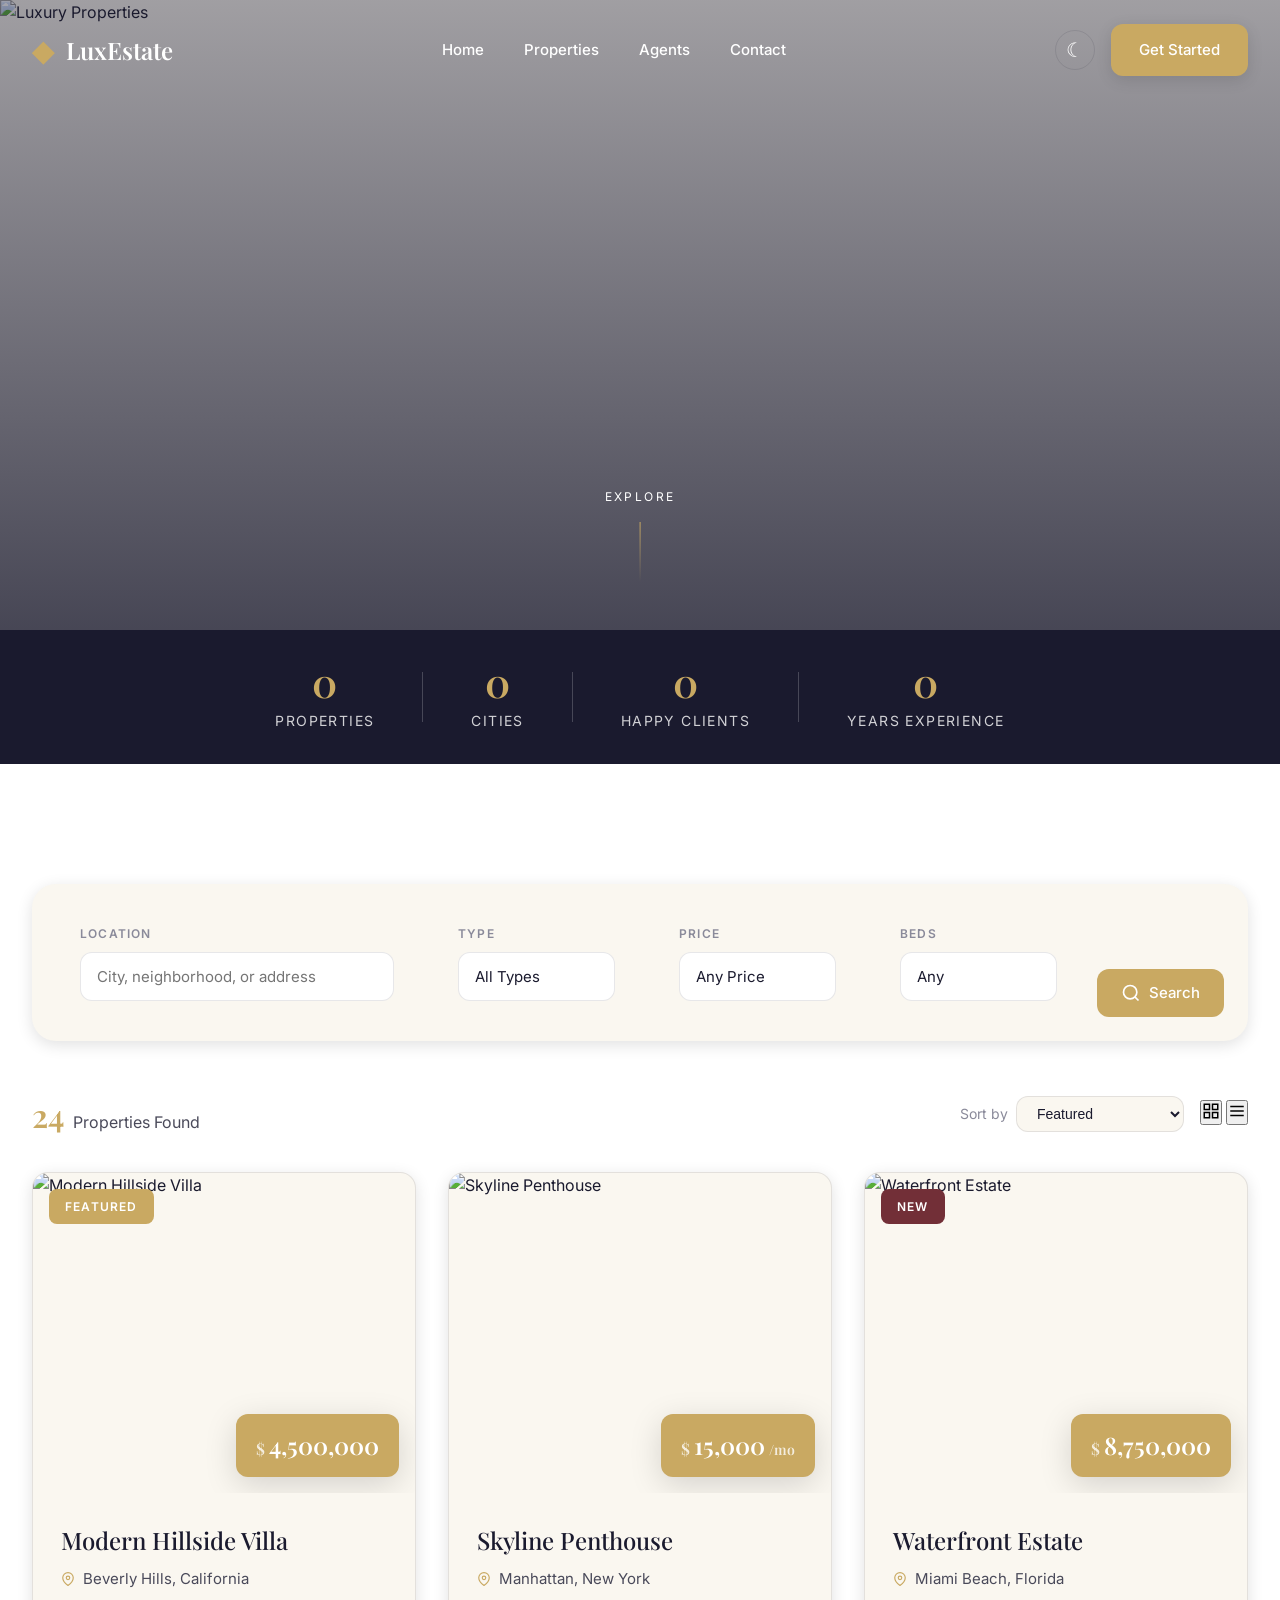
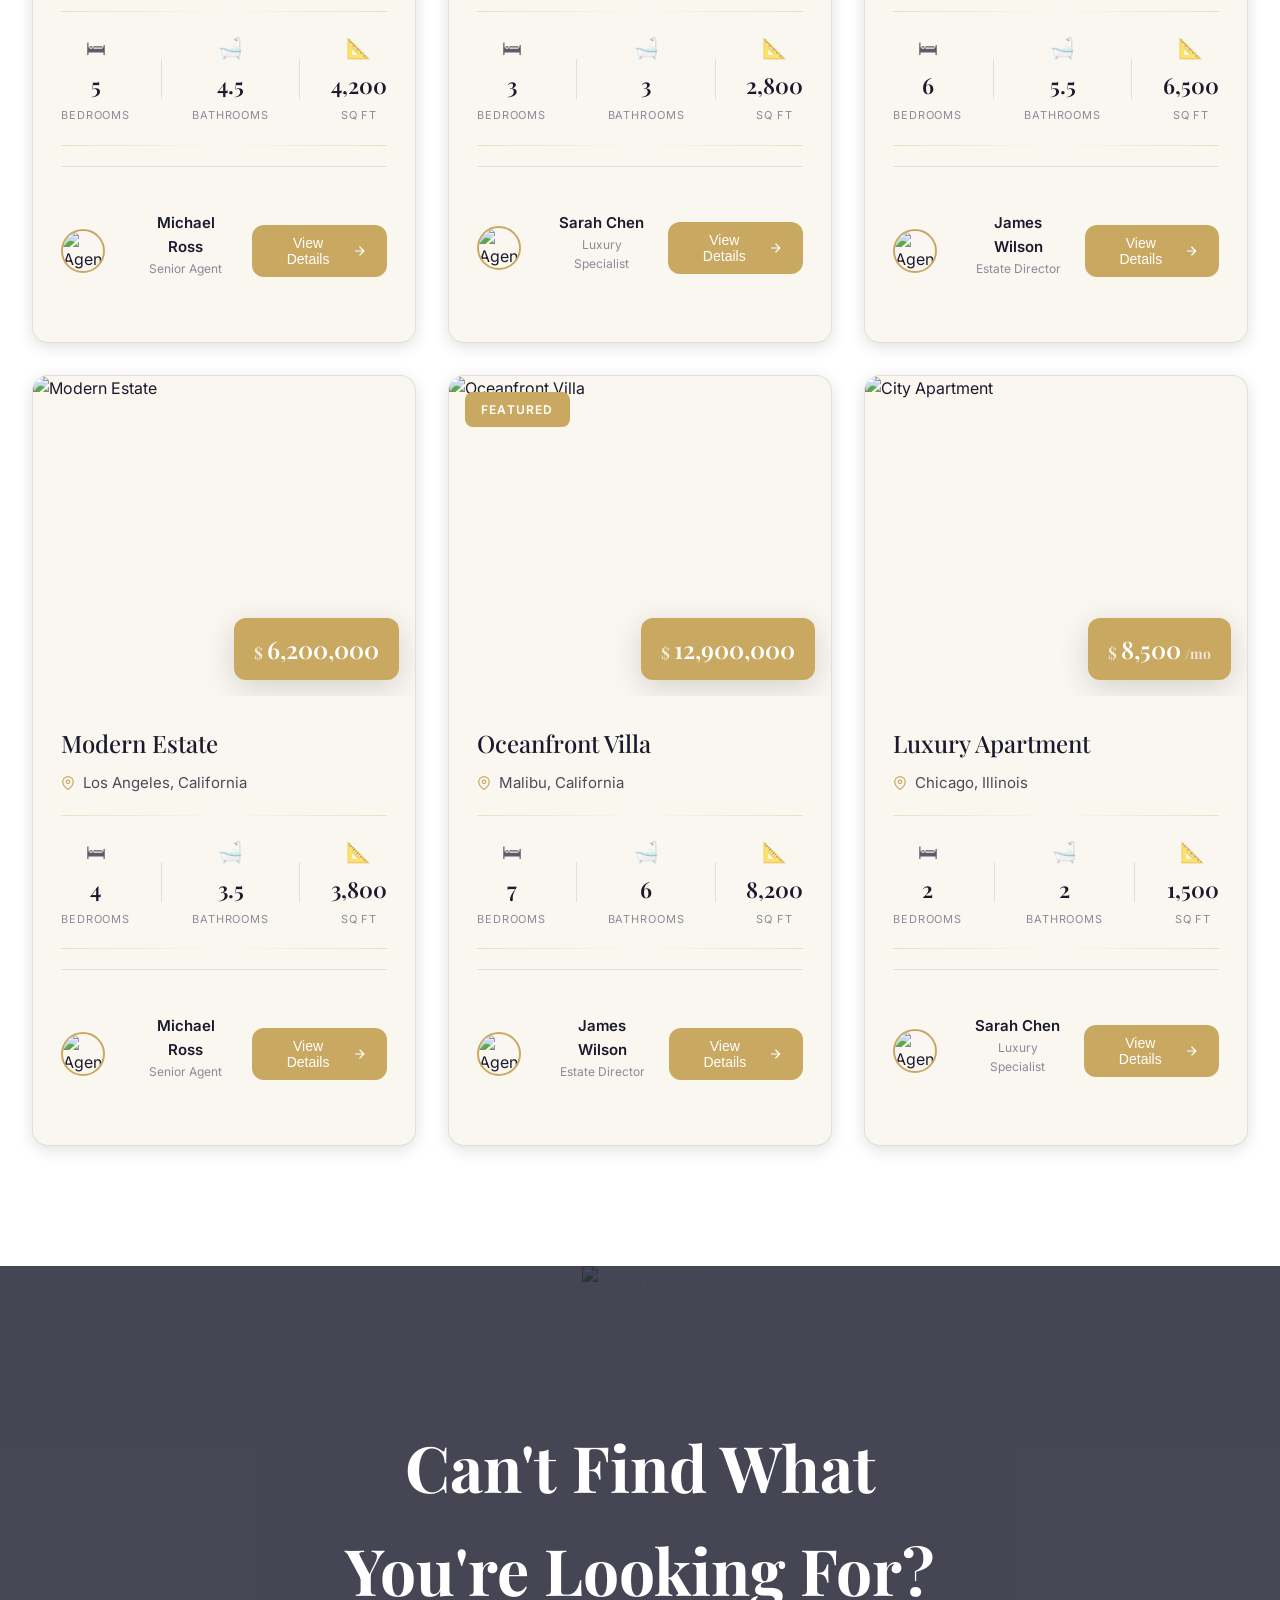
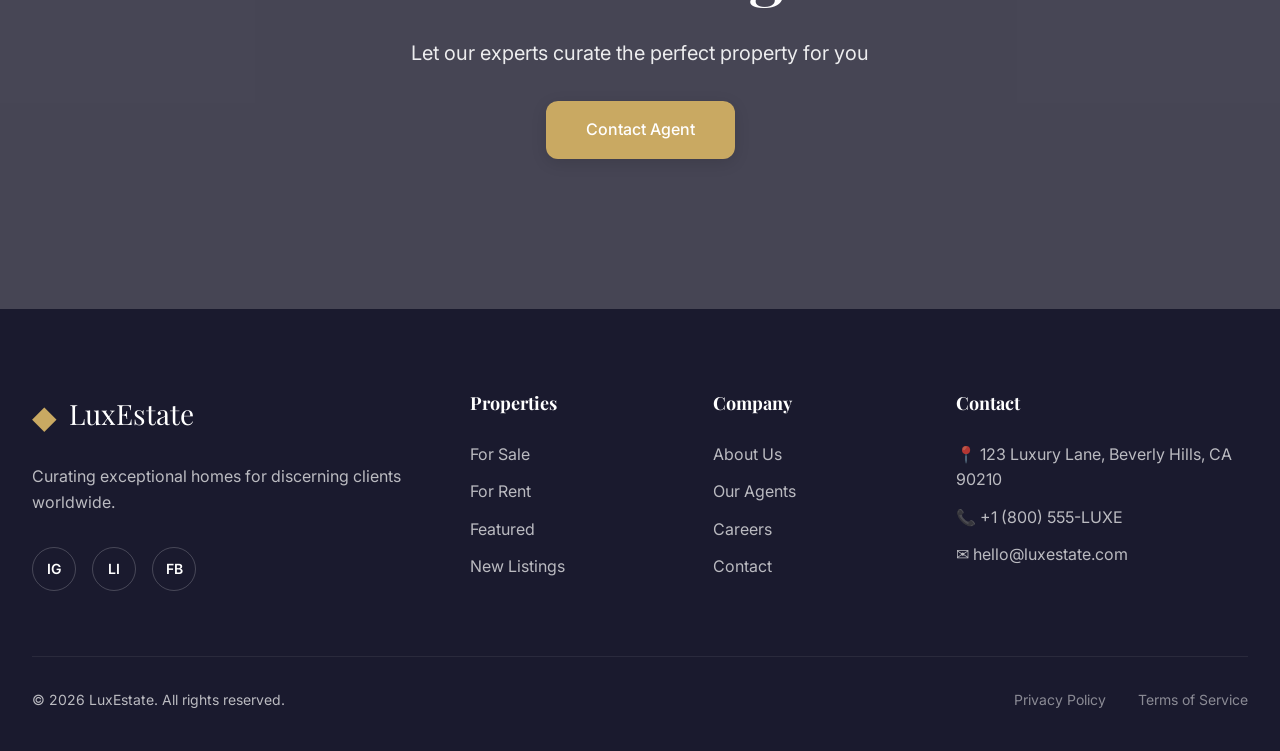
==== commit 9aed3892: "Remove pagination, fix Buy/Rent buttons, fix counter animation - Remove pagination (Previous, page n" ====
--- a/properties/index.html
+++ b/properties/index.html
@@ -596,28 +596,7 @@
 
 </div>
 
-<!-- Elegant Pagination -->
-<div class="pagination elegant">
-<button class="page-btn">
-<svg width="16" height="16" viewBox="0 0 24 24" fill="none" stroke="currentColor" stroke-width="2">
-<polyline points="15 18 9 12 15 6"></polyline>
-</svg>
-<span>Previous</span>
-</button>
-<div class="page-numbers">
-<button class="page-number active">1</button>
-<button class="page-number">2</button>
-<button class="page-number">3</button>
-<span class="page-separator">...</span>
-<button class="page-number">8</button>
-</div>
-<button class="page-btn">
-<span>Next</span>
-<svg width="16" height="16" viewBox="0 0 24 24" fill="none" stroke="currentColor" stroke-width="2">
-<polyline points="9 18 15 12 9 6"></polyline>
-</svg>
-</button>
-</div>
+
 </div>
 </section>
 
@@ -799,20 +778,20 @@
 </button>
 </div>
 <div class="modal-actions">
-<button class="btn-buy">
+<a href="../index.html#contact" class="btn-buy">
 <span class="btn-icon">💎</span>
 <span class="btn-text">
 <strong>Buy Now</strong>
 <span class="btn-subtext">Secure this property</span>
 </span>
-</button>
-<button class="btn-rent">
+</a>
+<a href="../index.html#contact" class="btn-rent">
 <span class="btn-icon">🔑</span>
 <span class="btn-text">
 <strong>Rent Now</strong>
 <span class="btn-subtext">Start your lease</span>
 </span>
-</button>
+</a>
 </div>
 </div>
 </div>
--- a/css/style.css
+++ b/css/style.css
@@ -2151,6 +2151,7 @@
 cursor: pointer;
 transition: all 0.3s ease;
 text-align: left;
+text-decoration: none;
 }
 
 .btn-buy {
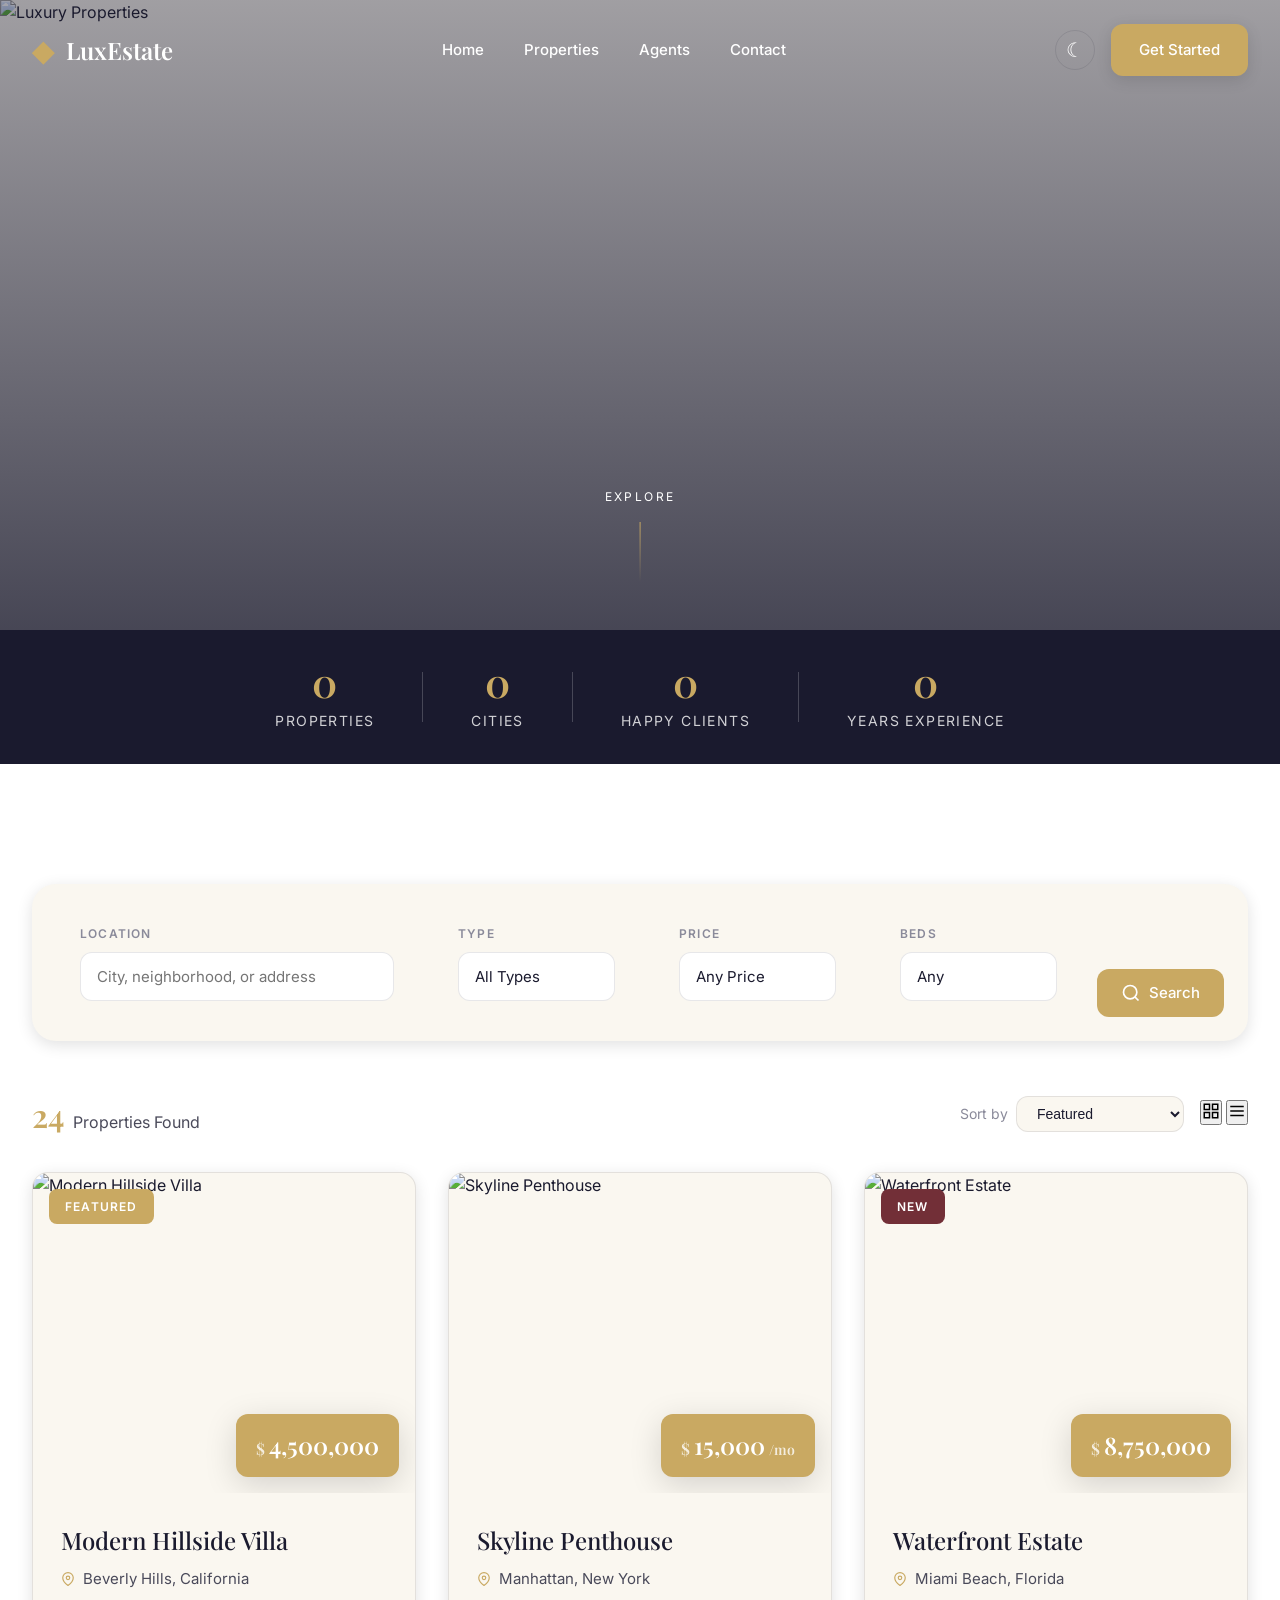
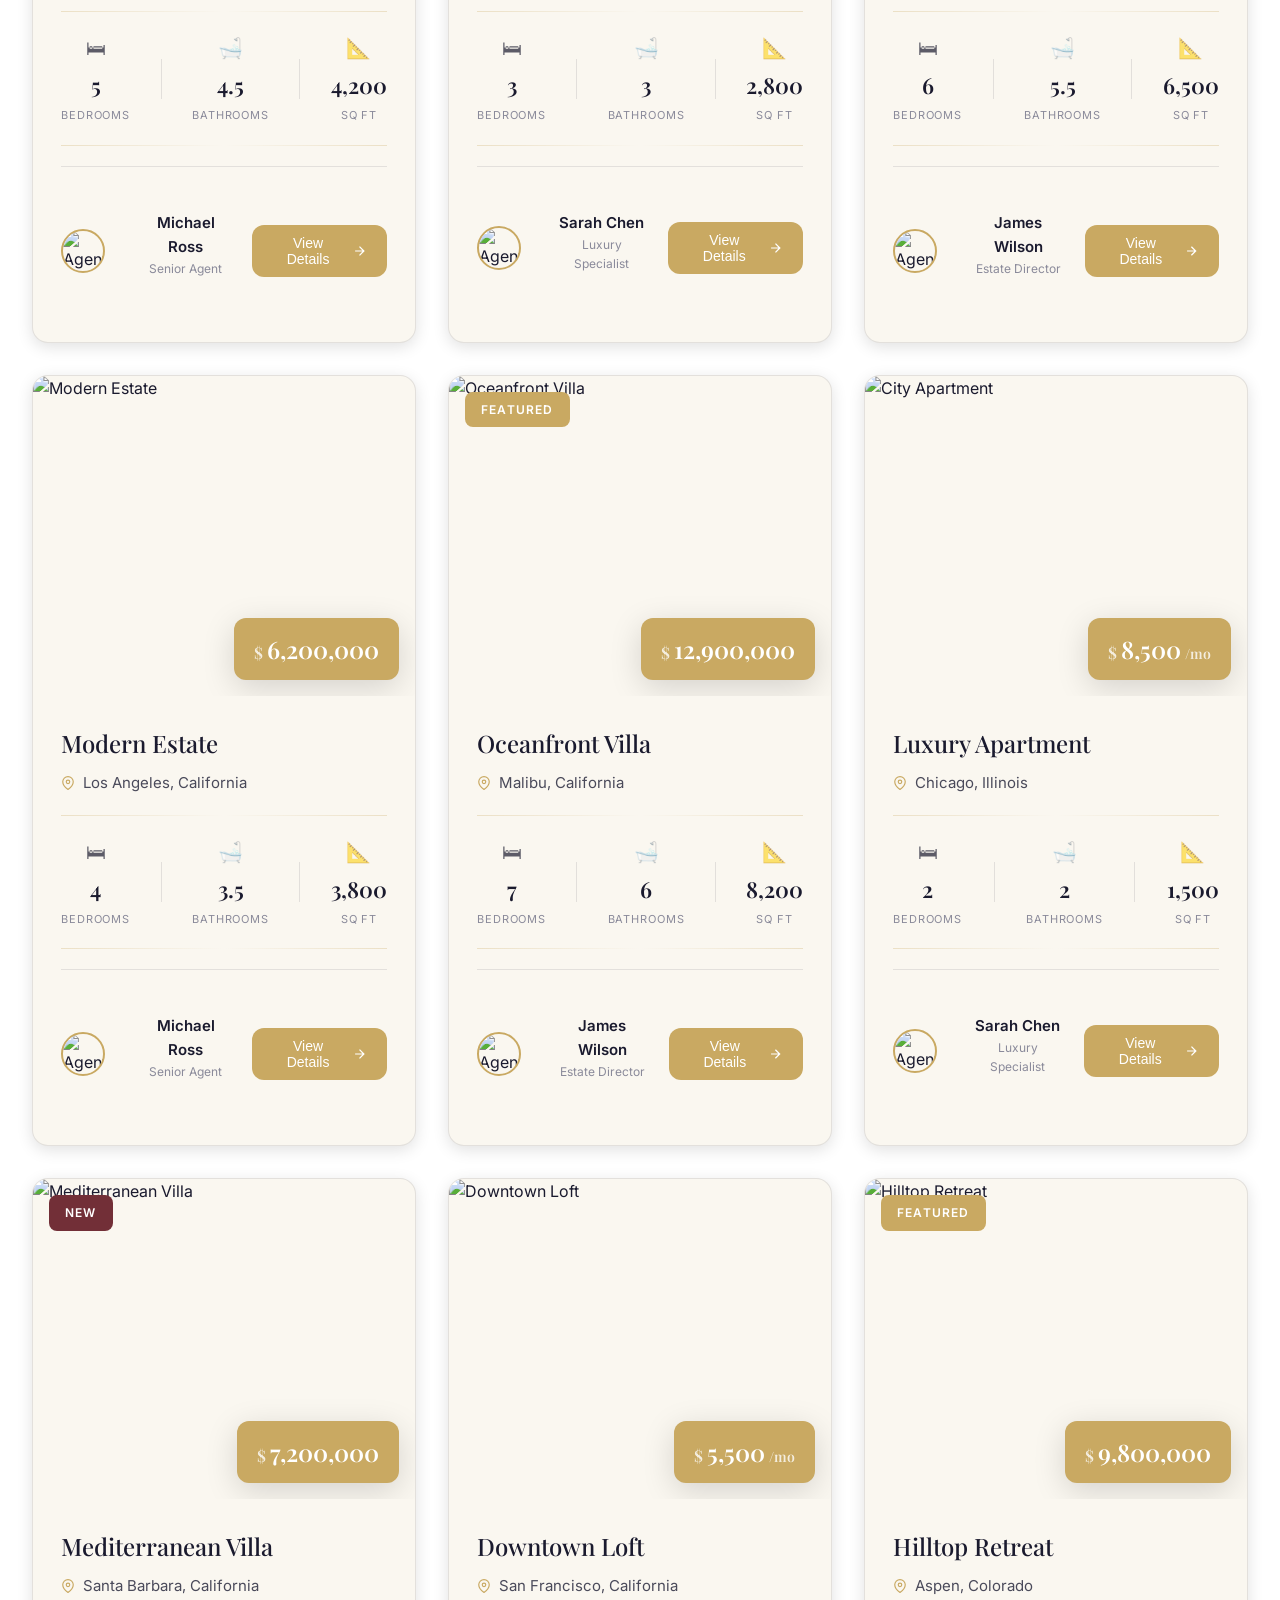
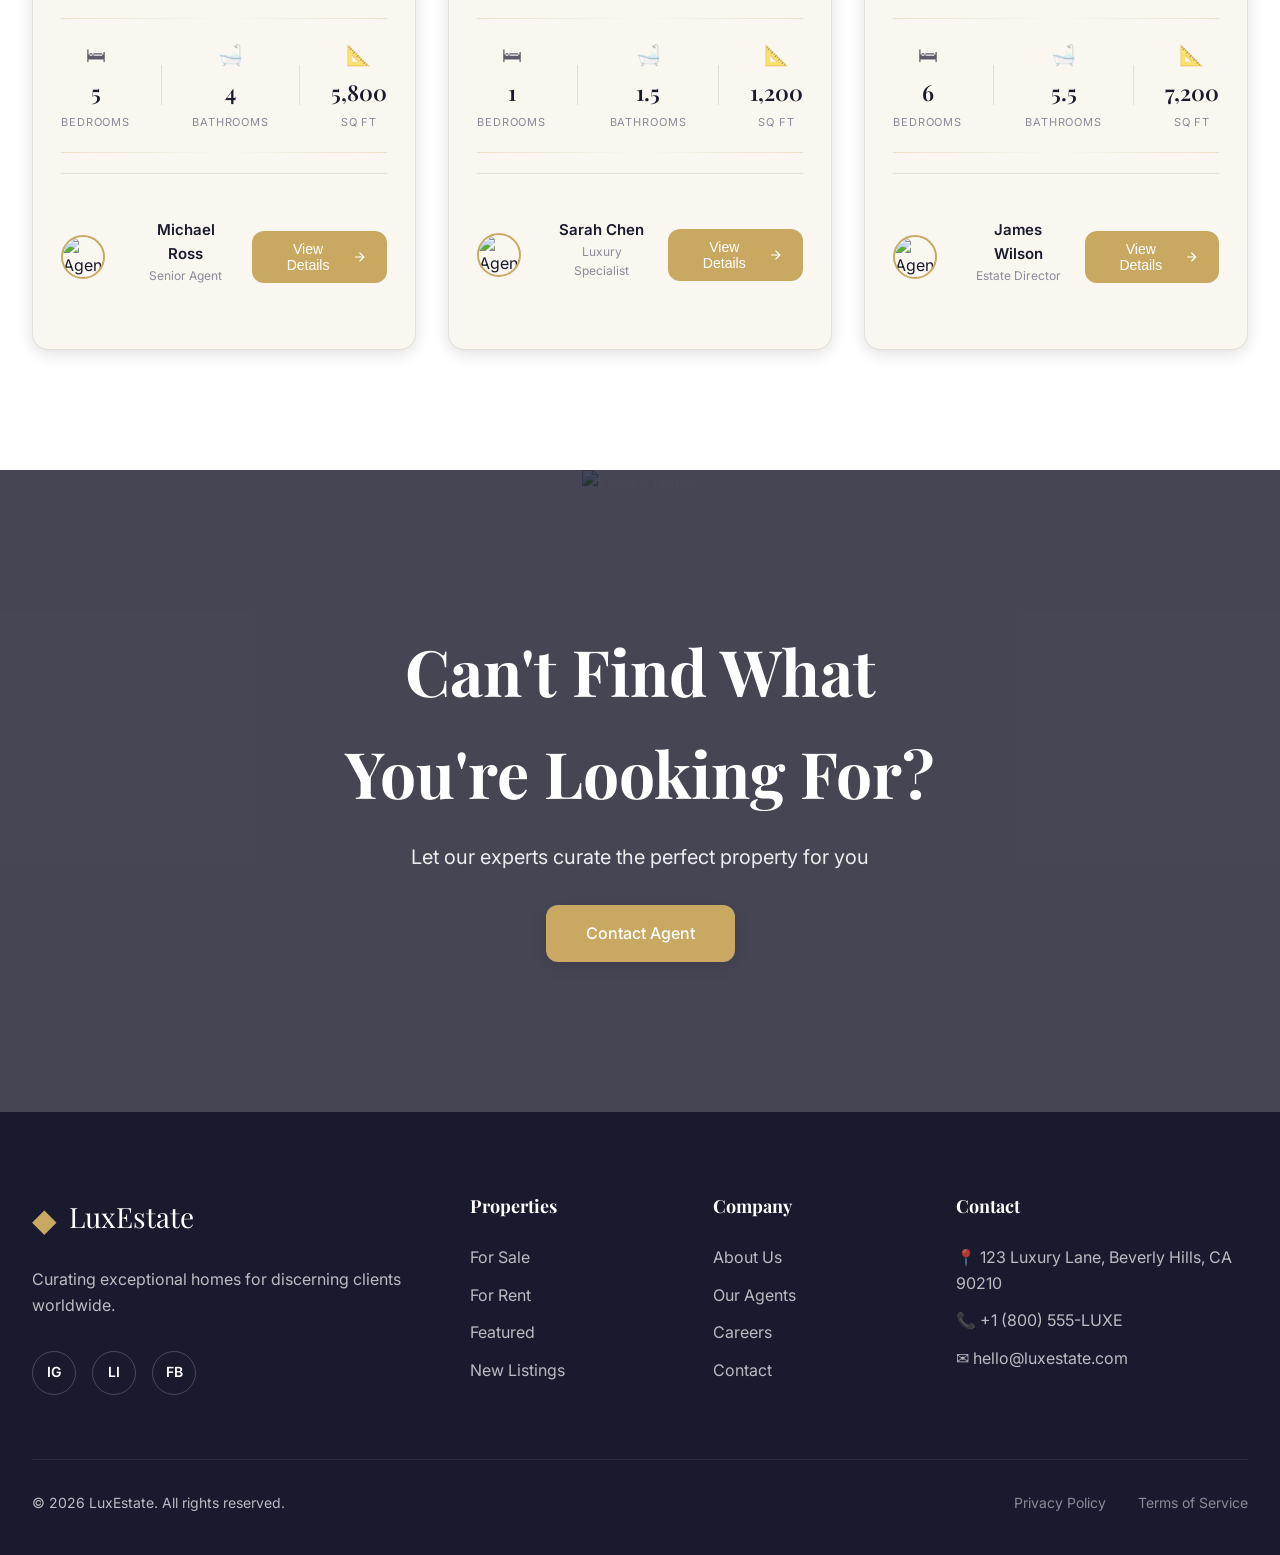
==== commit 0c08e65f: "Add 3 more properties and update modal data - Added Mediterranean Villa, Downtown Loft, and Hilltop " ====
--- a/properties/index.html
+++ b/properties/index.html
@@ -594,6 +594,210 @@
 </div>
 </article>
 
+<!-- Property Card 7 -->
+<article class="property-card luxury" data-tilt data-property-id="7">
+<div class="property-badge new">New</div>
+<div class="property-image">
+<img src="https://images.unsplash.com/photo-1600585154526-990dced4db0d?w=800" alt="Mediterranean Villa" loading="lazy">
+<div class="property-overlay">
+<div class="property-tag sale">For Sale</div>
+<button class="btn-favorite" aria-label="Add to favorites">
+<svg width="20" height="20" viewBox="0 0 24 24" fill="none" stroke="currentColor" stroke-width="2">
+<path d="M20.84 4.61a5.5 5.5 0 0 0-7.78 0L12 5.67l-1.06-1.06a5.5 5.5 0 0 0-7.78 7.78l1.06 1.06L12 21.23l7.78-7.78 1.06-1.06a5.5 5.5 0 0 0 0-7.78z"></path>
+</svg>
+</button>
+</div>
+<div class="property-price-tag">
+<span class="currency">$</span>
+<span class="amount">7,200,000</span>
+</div>
+</div>
+<div class="property-content">
+<div class="property-header">
+<h3 class="property-title">Mediterranean Villa</h3>
+<p class="property-address">
+<svg width="14" height="14" viewBox="0 0 24 24" fill="none" stroke="currentColor" stroke-width="2">
+<path d="M21 10c0 7-9 13-9 13s-9-6-9-13a9 9 0 0 1 18 0z"></path>
+<circle cx="12" cy="10" r="3"></circle>
+</svg>
+Santa Barbara, California
+</p>
+</div>
+<div class="property-divider"></div>
+<div class="property-specs">
+<div class="spec">
+<span class="spec-icon">🛏</span>
+<span class="spec-value">5</span>
+<span class="spec-label">Bedrooms</span>
+</div>
+<div class="spec-divider"></div>
+<div class="spec">
+<span class="spec-icon">🛁</span>
+<span class="spec-value">4</span>
+<span class="spec-label">Bathrooms</span>
+</div>
+<div class="spec-divider"></div>
+<div class="spec">
+<span class="spec-icon">📐</span>
+<span class="spec-value">5,800</span>
+<span class="spec-label">Sq Ft</span>
+</div>
+</div>
+<div class="property-divider"></div>
+<div class="property-footer">
+<div class="property-agent">
+<img src="https://images.unsplash.com/photo-1560250097-0b93528c311a?w=100" alt="Agent" class="agent-avatar">
+<div class="agent-info">
+<span class="agent-name">Michael Ross</span>
+<span class="agent-title">Senior Agent</span>
+</div>
+</div>
+<button class="btn-details" data-property="7">
+<span>View Details</span>
+<svg width="16" height="16" viewBox="0 0 24 24" fill="none" stroke="currentColor" stroke-width="2">
+<path d="M5 12h14M12 5l7 7-7 7"></path>
+</svg>
+</button>
+</div>
+</div>
+</article>
+
+<!-- Property Card 8 -->
+<article class="property-card luxury" data-tilt data-property-id="8">
+<div class="property-image">
+<img src="https://images.unsplash.com/photo-1600047509807-ba8f99d2cdde?w=800" alt="Downtown Loft" loading="lazy">
+<div class="property-overlay">
+<div class="property-tag rent">For Rent</div>
+<button class="btn-favorite" aria-label="Add to favorites">
+<svg width="20" height="20" viewBox="0 0 24 24" fill="none" stroke="currentColor" stroke-width="2">
+<path d="M20.84 4.61a5.5 5.5 0 0 0-7.78 0L12 5.67l-1.06-1.06a5.5 5.5 0 0 0-7.78 7.78l1.06 1.06L12 21.23l7.78-7.78 1.06-1.06a5.5 5.5 0 0 0 0-7.78z"></path>
+</svg>
+</button>
+</div>
+<div class="property-price-tag">
+<span class="currency">$</span>
+<span class="amount">5,500</span>
+<span class="period">/mo</span>
+</div>
+</div>
+<div class="property-content">
+<div class="property-header">
+<h3 class="property-title">Downtown Loft</h3>
+<p class="property-address">
+<svg width="14" height="14" viewBox="0 0 24 24" fill="none" stroke="currentColor" stroke-width="2">
+<path d="M21 10c0 7-9 13-9 13s-9-6-9-13a9 9 0 0 1 18 0z"></path>
+<circle cx="12" cy="10" r="3"></circle>
+</svg>
+San Francisco, California
+</p>
+</div>
+<div class="property-divider"></div>
+<div class="property-specs">
+<div class="spec">
+<span class="spec-icon">🛏</span>
+<span class="spec-value">1</span>
+<span class="spec-label">Bedrooms</span>
+</div>
+<div class="spec-divider"></div>
+<div class="spec">
+<span class="spec-icon">🛁</span>
+<span class="spec-value">1.5</span>
+<span class="spec-label">Bathrooms</span>
+</div>
+<div class="spec-divider"></div>
+<div class="spec">
+<span class="spec-icon">📐</span>
+<span class="spec-value">1,200</span>
+<span class="spec-label">Sq Ft</span>
+</div>
+</div>
+<div class="property-divider"></div>
+<div class="property-footer">
+<div class="property-agent">
+<img src="https://images.unsplash.com/photo-1573496359142-b8d87734a5a2?w=100" alt="Agent" class="agent-avatar">
+<div class="agent-info">
+<span class="agent-name">Sarah Chen</span>
+<span class="agent-title">Luxury Specialist</span>
+</div>
+</div>
+<button class="btn-details" data-property="8">
+<span>View Details</span>
+<svg width="16" height="16" viewBox="0 0 24 24" fill="none" stroke="currentColor" stroke-width="2">
+<path d="M5 12h14M12 5l7 7-7 7"></path>
+</svg>
+</button>
+</div>
+</div>
+</article>
+
+<!-- Property Card 9 -->
+<article class="property-card luxury" data-tilt data-property-id="9">
+<div class="property-badge featured">Featured</div>
+<div class="property-image">
+<img src="https://images.unsplash.com/photo-1600566752355-35792bedcfea?w=800" alt="Hilltop Retreat" loading="lazy">
+<div class="property-overlay">
+<div class="property-tag sale">For Sale</div>
+<button class="btn-favorite" aria-label="Add to favorites">
+<svg width="20" height="20" viewBox="0 0 24 24" fill="none" stroke="currentColor" stroke-width="2">
+<path d="M20.84 4.61a5.5 5.5 0 0 0-7.78 0L12 5.67l-1.06-1.06a5.5 5.5 0 0 0-7.78 7.78l1.06 1.06L12 21.23l7.78-7.78 1.06-1.06a5.5 5.5 0 0 0 0-7.78z"></path>
+</svg>
+</button>
+</div>
+<div class="property-price-tag">
+<span class="currency">$</span>
+<span class="amount">9,800,000</span>
+</div>
+</div>
+<div class="property-content">
+<div class="property-header">
+<h3 class="property-title">Hilltop Retreat</h3>
+<p class="property-address">
+<svg width="14" height="14" viewBox="0 0 24 24" fill="none" stroke="currentColor" stroke-width="2">
+<path d="M21 10c0 7-9 13-9 13s-9-6-9-13a9 9 0 0 1 18 0z"></path>
+<circle cx="12" cy="10" r="3"></circle>
+</svg>
+Aspen, Colorado
+</p>
+</div>
+<div class="property-divider"></div>
+<div class="property-specs">
+<div class="spec">
+<span class="spec-icon">🛏</span>
+<span class="spec-value">6</span>
+<span class="spec-label">Bedrooms</span>
+</div>
+<div class="spec-divider"></div>
+<div class="spec">
+<span class="spec-icon">🛁</span>
+<span class="spec-value">5.5</span>
+<span class="spec-label">Bathrooms</span>
+</div>
+<div class="spec-divider"></div>
+<div class="spec">
+<span class="spec-icon">📐</span>
+<span class="spec-value">7,200</span>
+<span class="spec-label">Sq Ft</span>
+</div>
+</div>
+<div class="property-divider"></div>
+<div class="property-footer">
+<div class="property-agent">
+<img src="https://images.unsplash.com/photo-1472099645785-5658abf4ff4e?w=100" alt="Agent" class="agent-avatar">
+<div class="agent-info">
+<span class="agent-name">James Wilson</span>
+<span class="agent-title">Estate Director</span>
+</div>
+</div>
+<button class="btn-details" data-property="9">
+<span>View Details</span>
+<svg width="16" height="16" viewBox="0 0 24 24" fill="none" stroke="currentColor" stroke-width="2">
+<path d="M5 12h14M12 5l7 7-7 7"></path>
+</svg>
+</button>
+</div>
+</div>
+</article>
+
 </div>
 
 
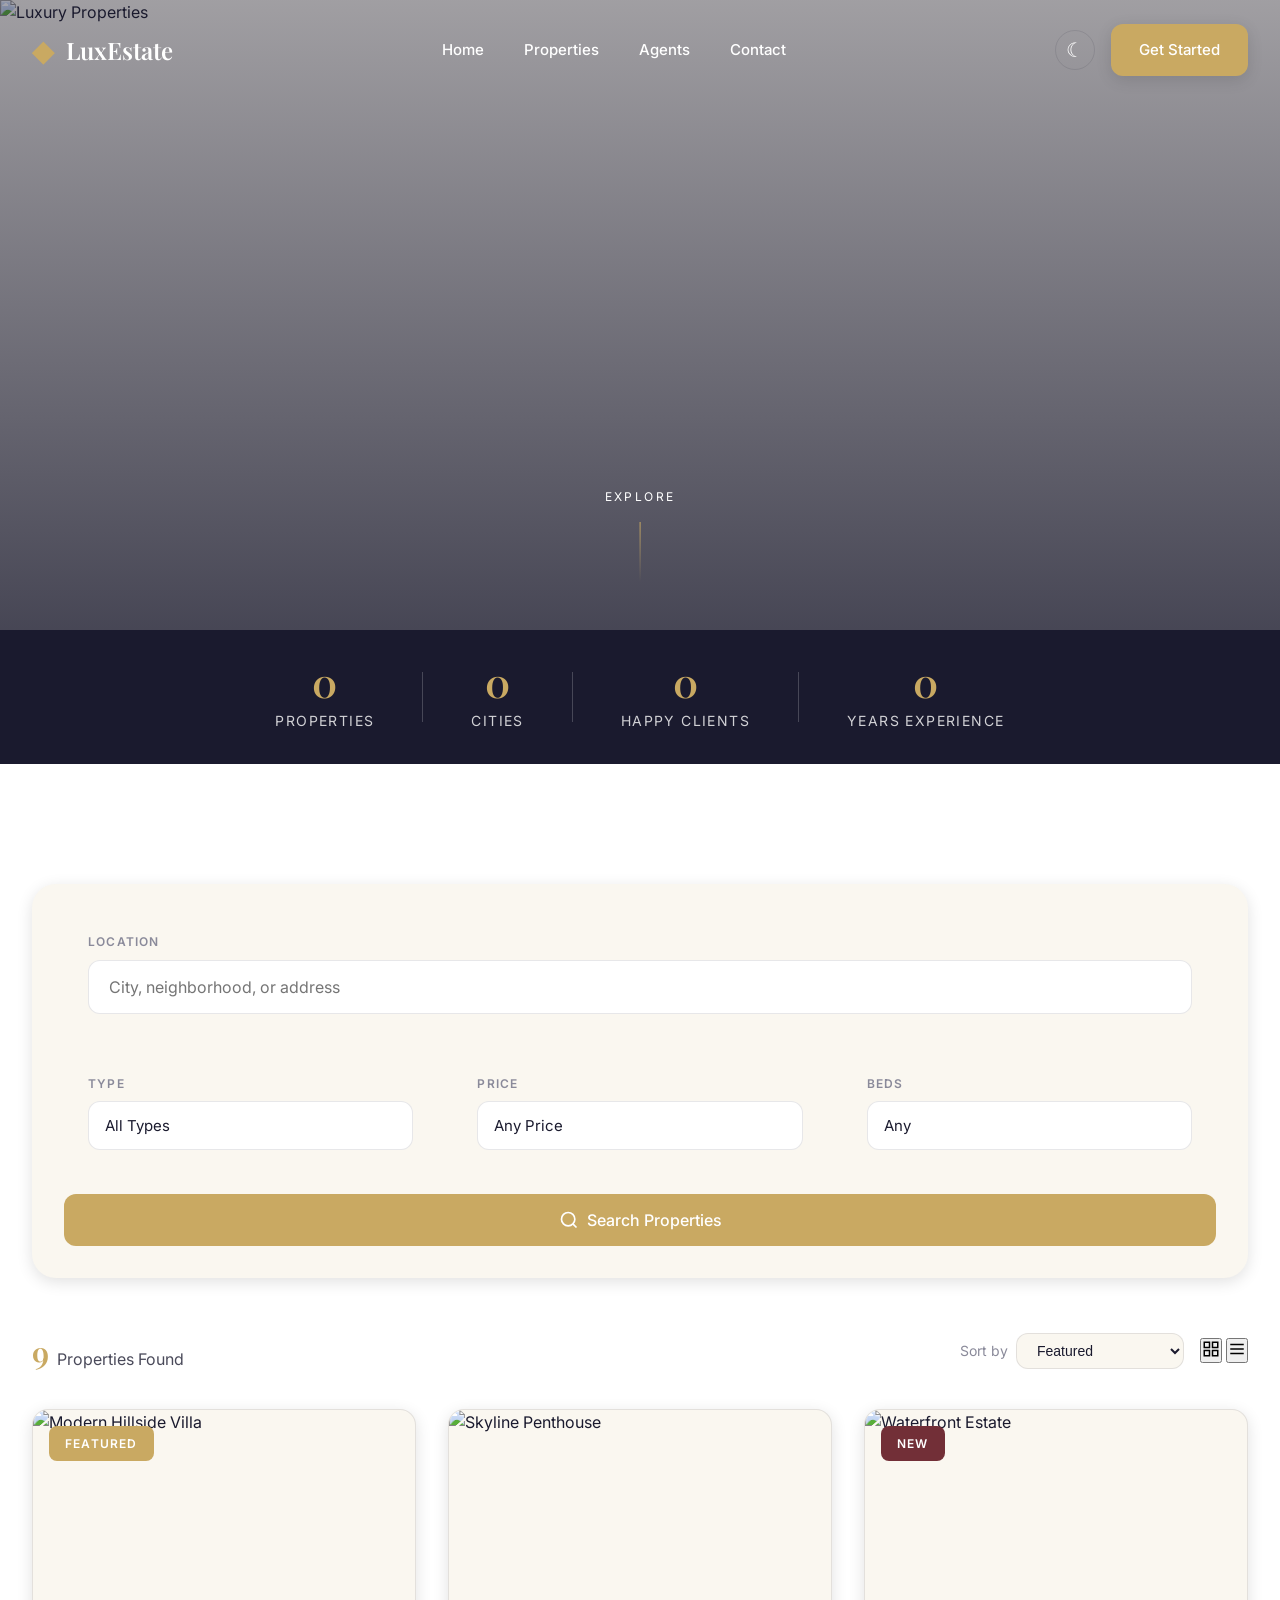
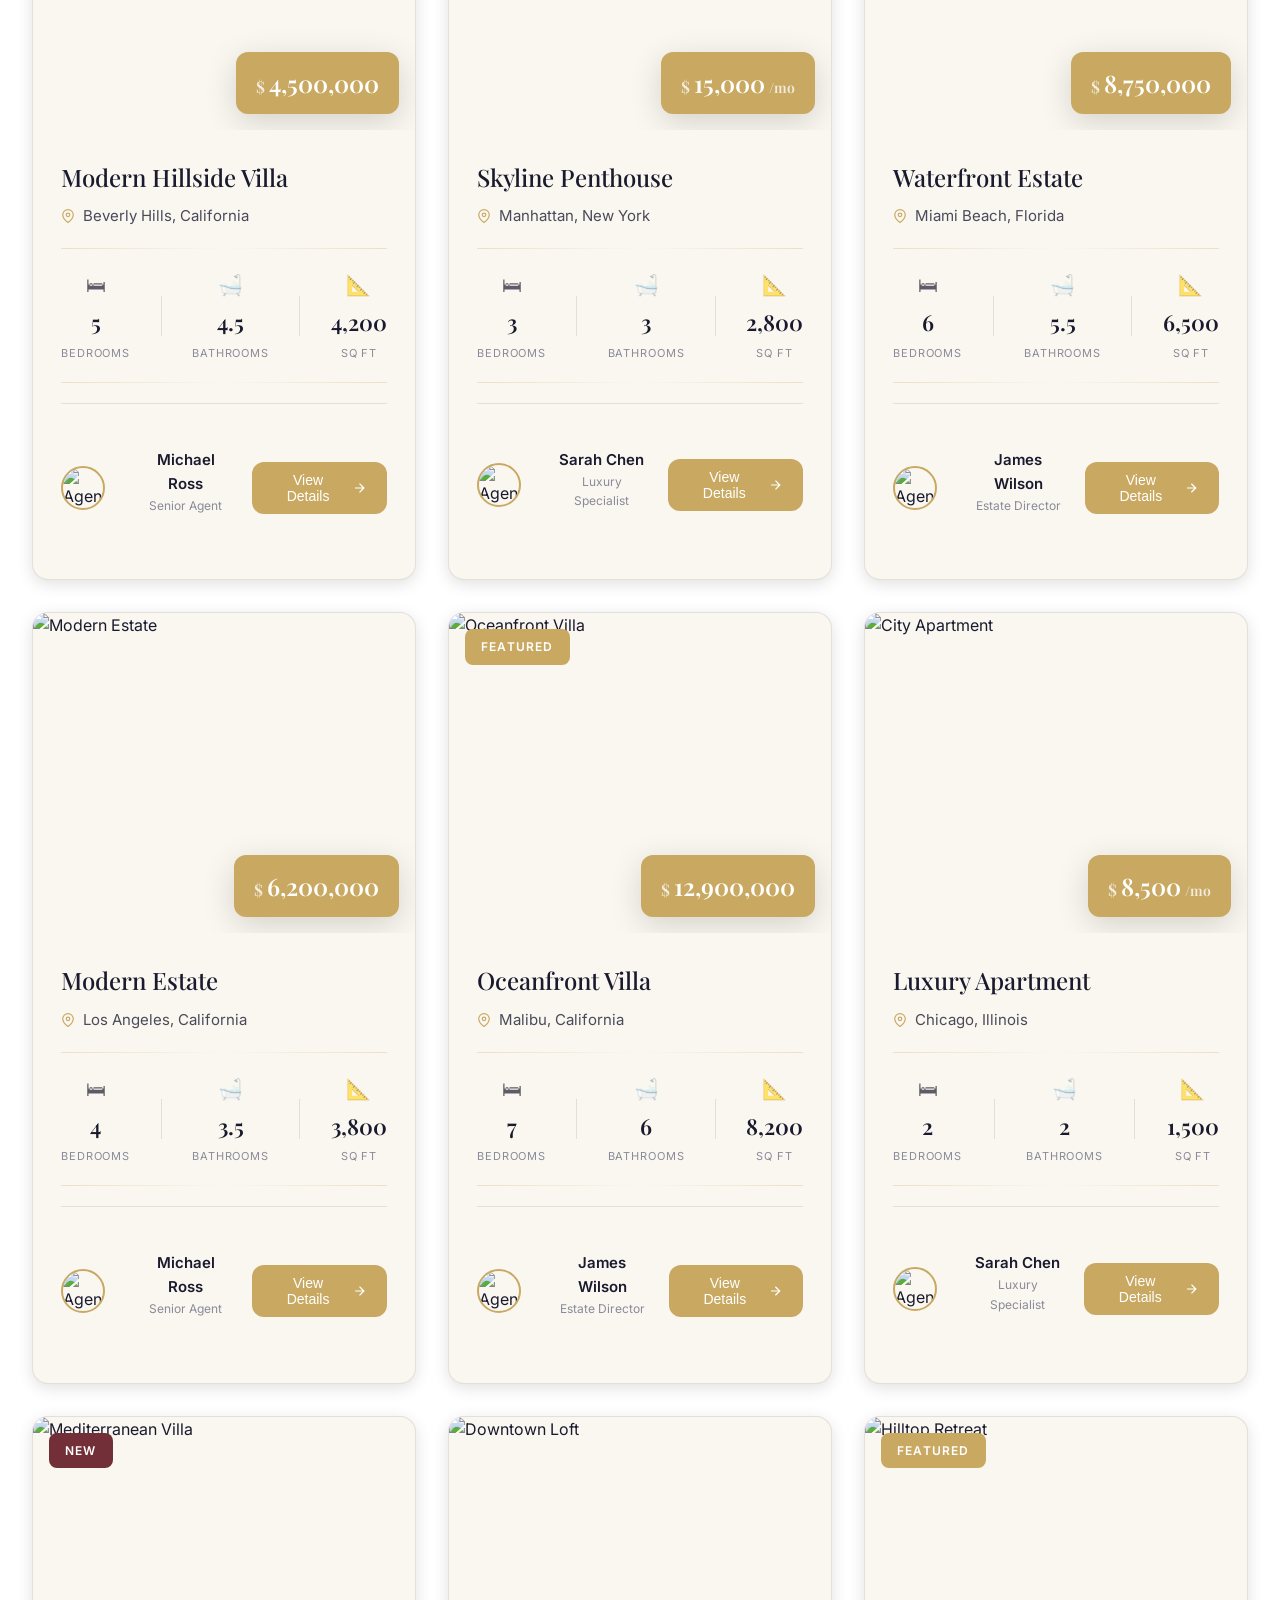
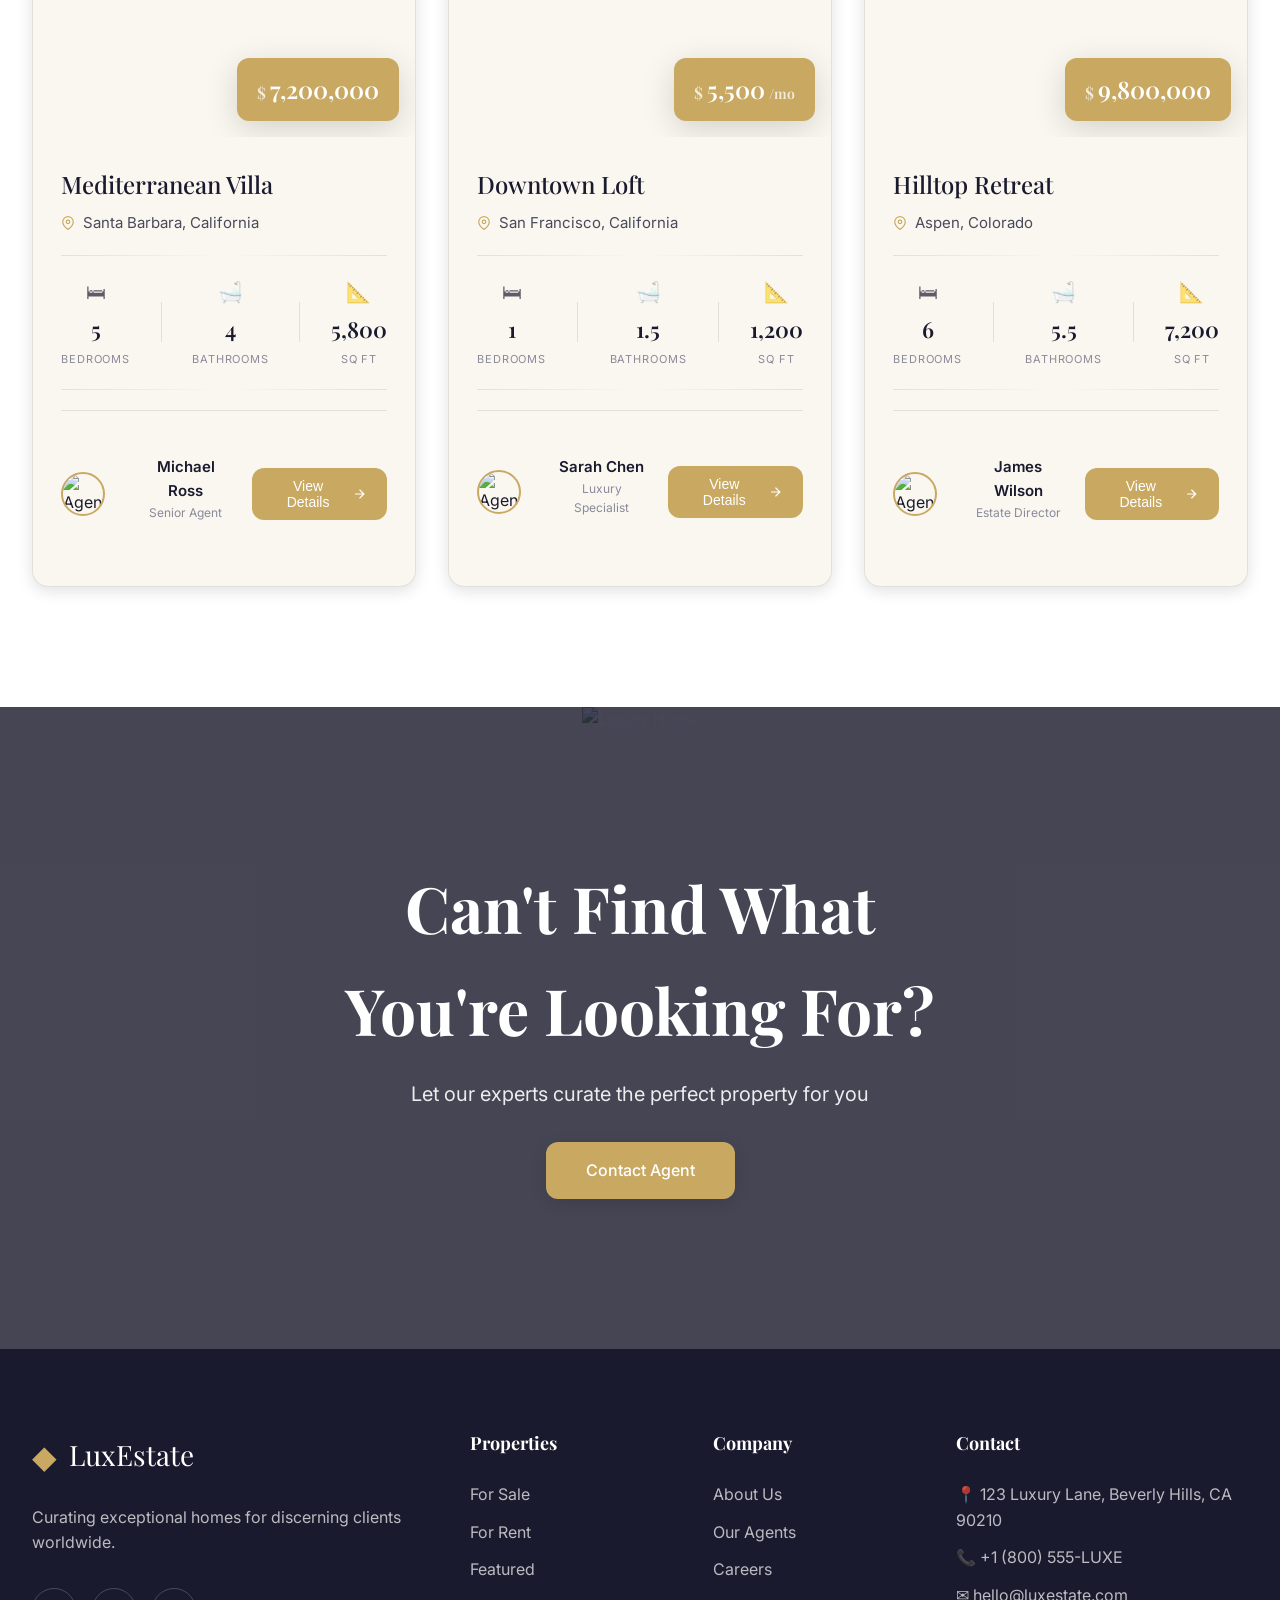
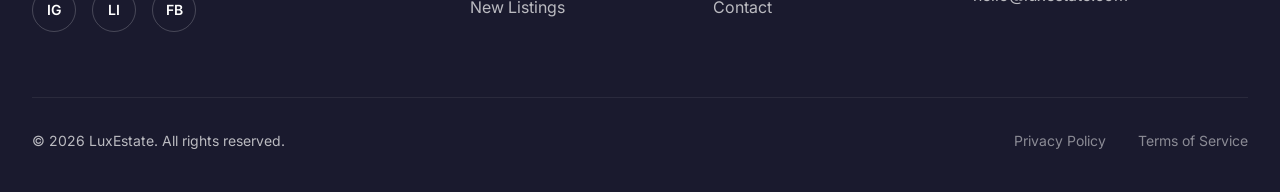
==== commit 10b64e71: "Redesign search filter bar to stacked layout - Change filter bar from horizontal to stacked vertical" ====
--- a/properties/index.html
+++ b/properties/index.html
@@ -102,13 +102,16 @@
 <!-- Properties Section -->
 <section id="properties" class="properties-section">
 <div class="container">
-<!-- Elegant Filter Bar -->
-<div class="filter-bar">
+<!-- Elegant Filter Bar - Stacked -->
+<div class="filter-bar stacked">
 <div class="filter-bar-content">
-<div class="search-field expanded">
+<div class="search-row">
+<div class="search-field full-width">
 <label>Location</label>
 <input type="text" placeholder="City, neighborhood, or address">
 </div>
+</div>
+<div class="search-row">
 <div class="search-field">
 <label>Type</label>
 <select>
@@ -138,12 +141,13 @@
 <option>5+</option>
 </select>
 </div>
+</div>
 <button class="btn btn-search">
 <svg width="20" height="20" viewBox="0 0 24 24" fill="none" stroke="currentColor" stroke-width="2">
 <circle cx="11" cy="11" r="8"></circle>
 <path d="m21 21-4.35-4.35"></path>
 </svg>
-<span>Search</span>
+<span>Search Properties</span>
 </button>
 </div>
 </div>
@@ -151,7 +155,7 @@
 <!-- Results Header -->
 <div class="results-header">
 <div class="results-count">
-<span class="count-number">24</span>
+<span class="count-number">9</span>
 <span class="count-label">Properties Found</span>
 </div>
 <div class="results-actions">
--- a/css/style.css
+++ b/css/style.css
@@ -2377,8 +2377,62 @@
 }
 
 .btn-search:hover {
-    background: var(--accent-gold-dark);
-    transform: translateY(-2px);
+background: var(--accent-gold-dark);
+transform: translateY(-2px);
+}
+
+/* Stacked Filter Bar */
+.filter-bar.stacked {
+padding: 2rem;
+}
+
+.filter-bar.stacked .filter-bar-content {
+flex-direction: column;
+align-items: stretch;
+gap: 1.25rem;
+}
+
+.filter-bar.stacked .search-row {
+display: flex;
+gap: 1rem;
+}
+
+.filter-bar.stacked .search-row:first-child {
+margin-bottom: 0.5rem;
+}
+
+.filter-bar.stacked .search-field.full-width {
+flex: 1;
+min-width: 100%;
+}
+
+.filter-bar.stacked .search-field.full-width input {
+padding: 1rem 1.25rem;
+font-size: 1rem;
+}
+
+.filter-bar.stacked .search-row .search-field {
+flex: 1;
+}
+
+.filter-bar.stacked .btn-search {
+width: 100%;
+justify-content: center;
+padding: 1rem 2rem;
+font-size: 1rem;
+margin-top: 0.5rem;
+}
+
+/* Responsive Filter Bar */
+@media (max-width: 768px) {
+.filter-bar.stacked .search-row {
+flex-direction: column;
+}
+
+.filter-bar.stacked .search-field.full-width input,
+.filter-bar.stacked .search-row .search-field select {
+padding: 1rem;
+}
 }
 
 /* Results Header */
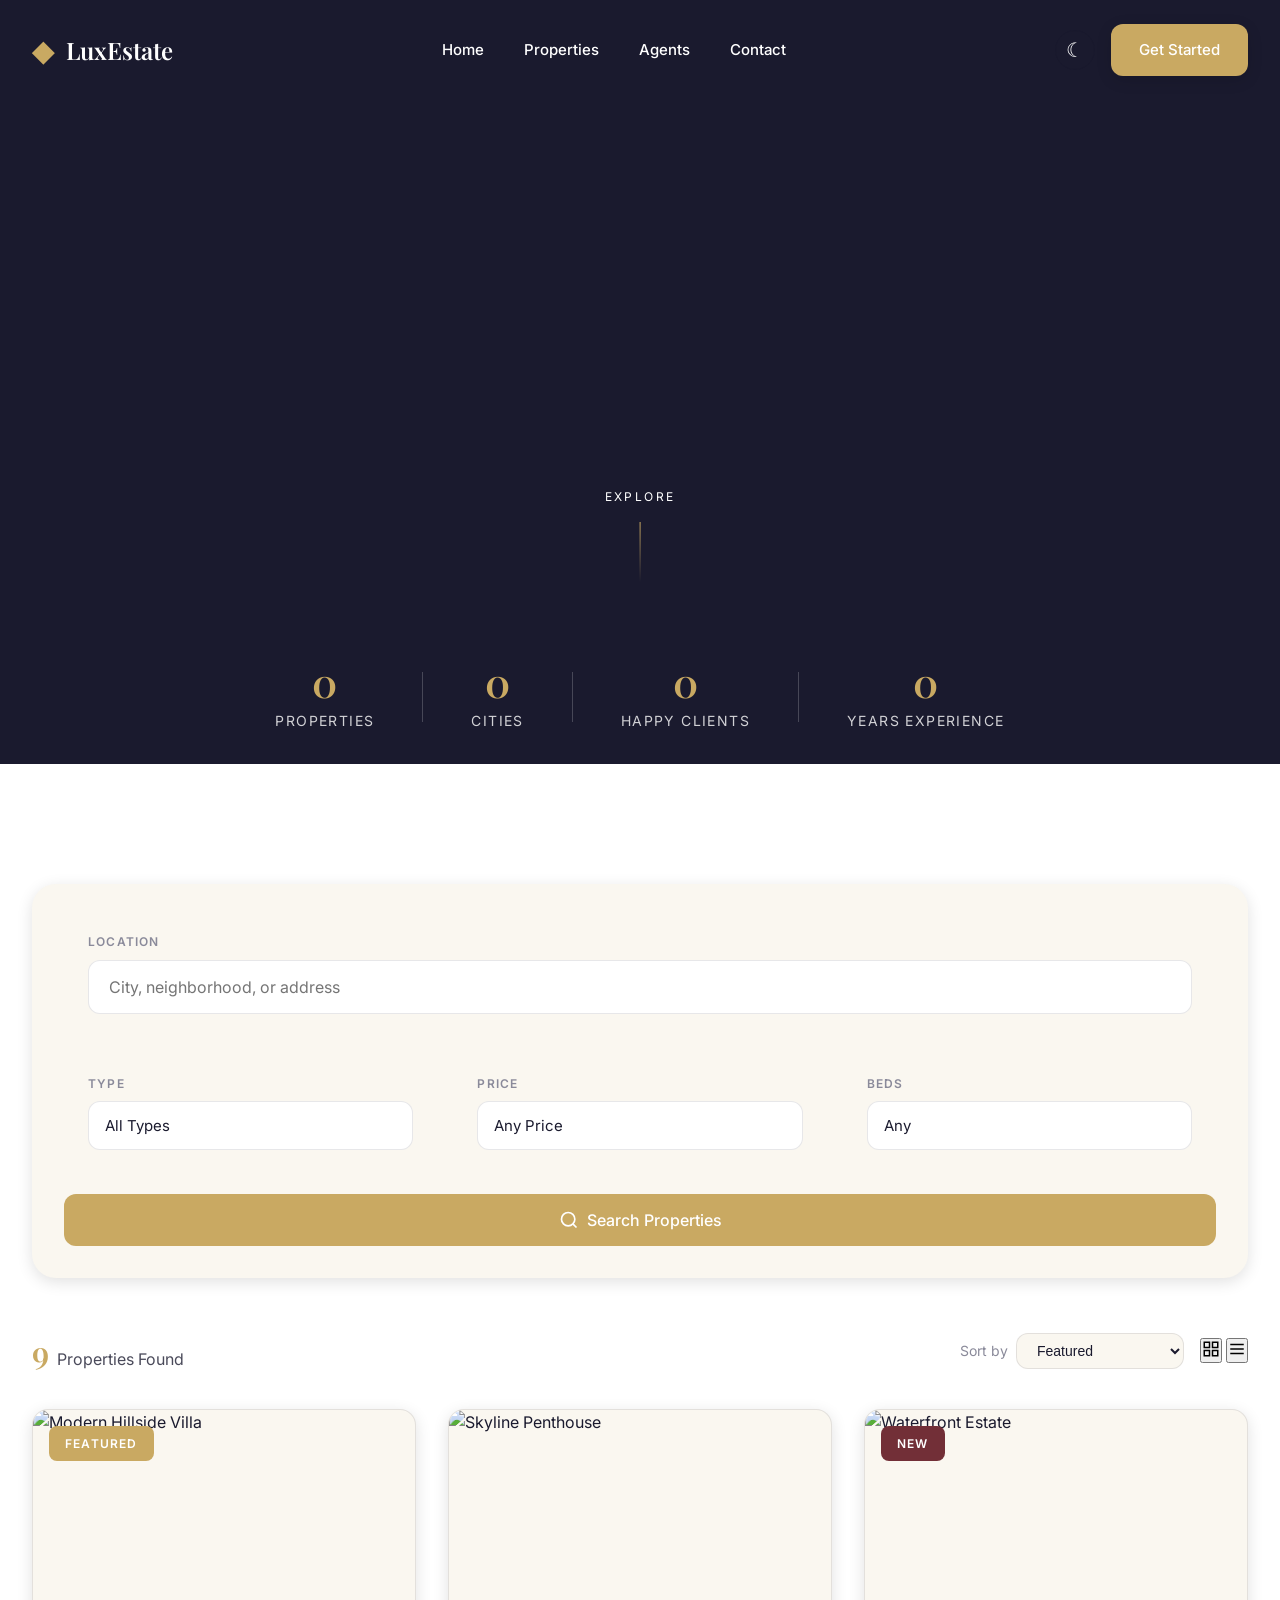
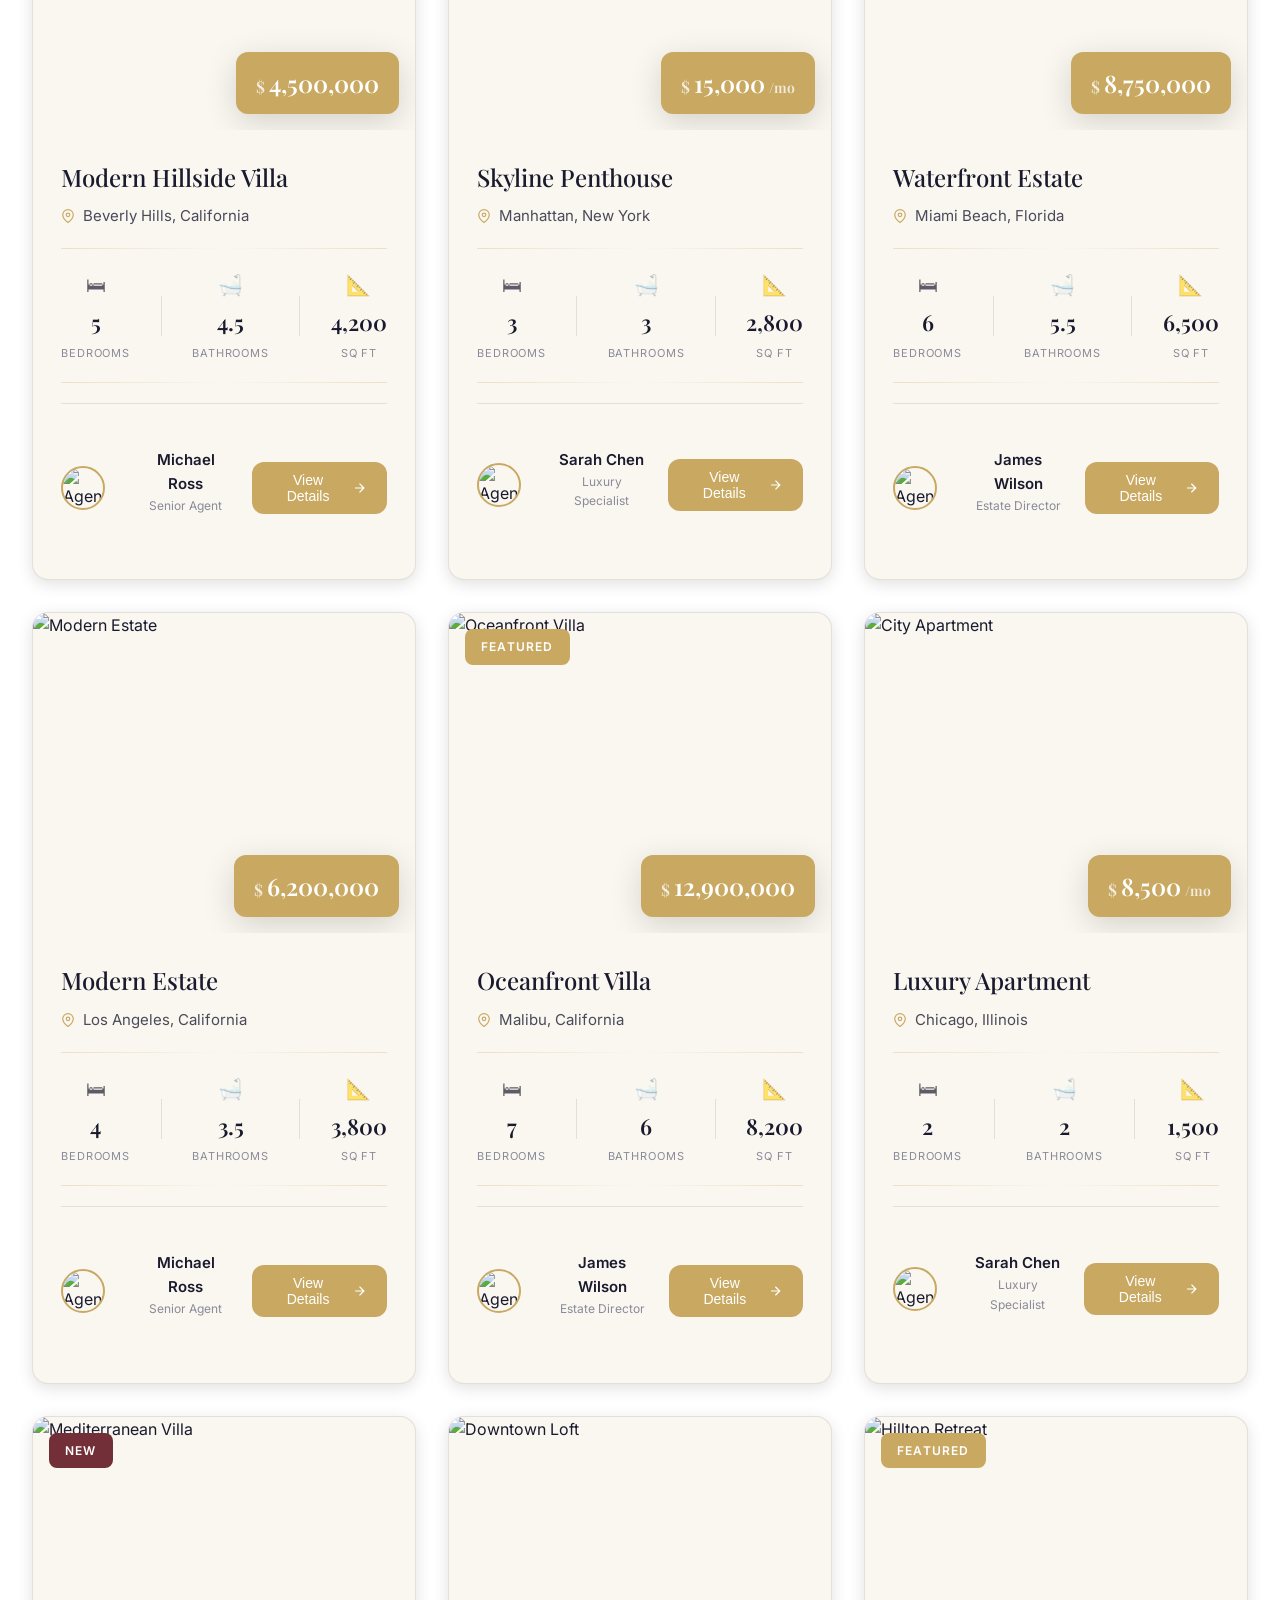
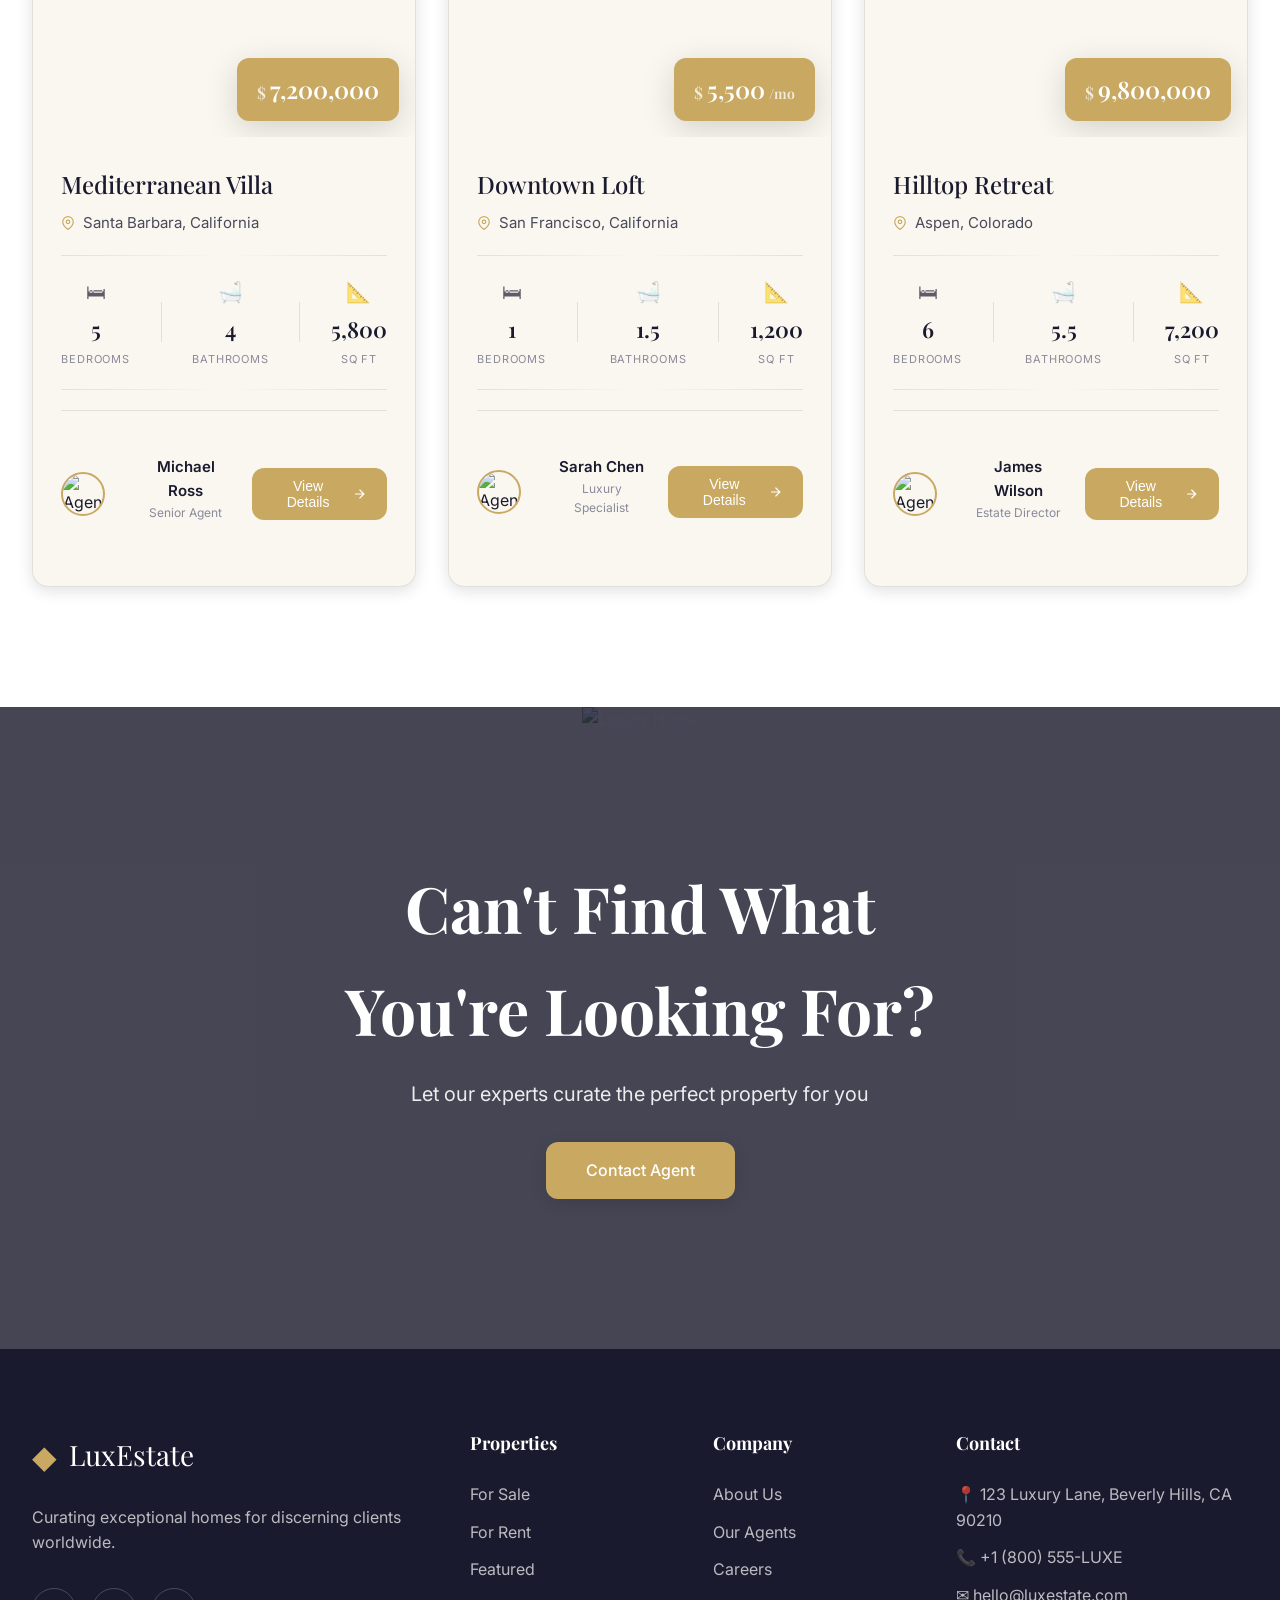
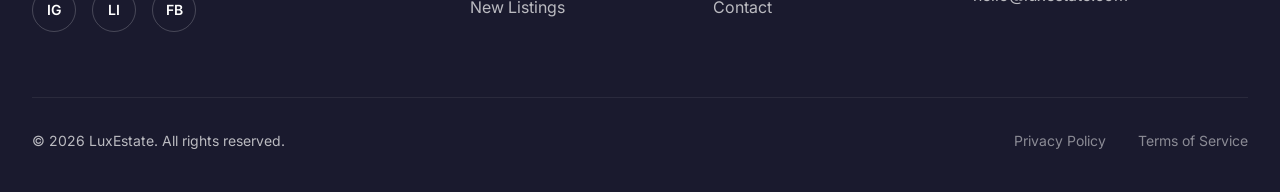
==== commit b1b2ed3c: "Fix hero banner images on property and contact pages - Added fallback background gradient for hero s" ====
--- a/properties/index.html
+++ b/properties/index.html
@@ -33,13 +33,13 @@
 <a href="../index.html" class="nav-link">Home</a>
 <a href="index.html" class="nav-link active">Properties</a>
 <a href="../index.html#agents" class="nav-link">Agents</a>
-<a href="../index.html#contact" class="nav-link">Contact</a>
+<a href="../contact.html" class="nav-link">Contact</a>
 </div>
 <div class="nav-actions">
 <button id="theme-toggle" class="theme-btn" aria-label="Toggle theme">
 <span class="theme-icon">☀</span>
 </button>
-<a href="../index.html#contact" class="btn btn-primary nav-cta">Get Started</a>
+<a href="../contact.html" class="btn btn-primary nav-cta">Get Started</a>
 </div>
 <button class="mobile-menu-btn" aria-label="Menu">
 <span></span><span></span><span></span>
@@ -50,7 +50,7 @@
 <!-- Hero Section -->
 <section class="page-hero properties-hero">
 <div class="page-hero-bg">
-<img src="https://images.unsplash.com/photo-1600573472550-999b3c0e1459?w=1920" alt="Luxury Properties">
+<img src="https://images.unsplash.com/photo-1600596542815-ffad4c1539a9?w=1920&q=80" alt="Luxury Properties" onerror="this.style.display='none'">
 <div class="page-hero-overlay"></div>
 </div>
 <div class="page-hero-content">
@@ -886,7 +886,7 @@
 <span class="icon">👤</span>
 <span>Agents</span>
 </a>
-<a href="../index.html#contact" class="mobile-nav-item">
+<a href="../contact.html" class="mobile-nav-item">
 <span class="icon">✉</span>
 <span>Contact</span>
 </a>
--- a/css/style.css
+++ b/css/style.css
@@ -1185,13 +1185,352 @@
     color: var(--text-muted);
 }
 
+/* Modern Contact Section */
+.contact-section {
+padding: 100px 0;
+background: linear-gradient(180deg, var(--bg-secondary) 0%, var(--bg-primary) 100%);
+}
+
+.contact-section .contact-header {
+text-align: center;
+margin-bottom: 4rem;
+}
+
+.contact-section .contact-header .section-title {
+font-family: var(--font-display);
+font-size: clamp(2rem, 5vw, 3rem);
+margin-bottom: 0.75rem;
+}
+
+.contact-section .contact-header .section-subtitle {
+color: var(--text-secondary);
+max-width: 500px;
+margin: 0 auto;
+}
+
+.contact-grid {
+display: grid;
+grid-template-columns: 1.2fr 1fr;
+gap: 4rem;
+align-items: start;
+max-width: 1200px;
+margin: 0 auto;
+padding: 0 2rem;
+}
+
+/* Contact Form */
+.contact-form-wrapper {
+background: var(--bg-primary);
+border-radius: var(--radius-xl);
+padding: 2.5rem;
+box-shadow: 0 20px 60px rgba(0,0,0,0.08);
+border: 1px solid var(--border-light);
+}
+
+.contact-form .form-row {
+display: grid;
+grid-template-columns: 1fr 1fr;
+gap: 1rem;
+}
+
+.form-field {
+margin-bottom: 1.25rem;
+}
+
+.form-field label {
+display: block;
+font-size: 0.75rem;
+font-weight: 600;
+text-transform: uppercase;
+letter-spacing: 0.05em;
+color: var(--text-muted);
+margin-bottom: 0.5rem;
+}
+
+.form-field input,
+.form-field select,
+.form-field textarea {
+width: 100%;
+padding: 1rem 1.25rem;
+border: 2px solid var(--border-light);
+border-radius: var(--radius-md);
+background: var(--bg-secondary);
+font-size: 1rem;
+color: var(--text-primary);
+font-family: var(--font-body);
+outline: none;
+transition: all 0.3s ease;
+}
+
+.form-field input:focus,
+.form-field select:focus,
+.form-field textarea:focus {
+border-color: var(--accent-gold);
+box-shadow: 0 0 0 4px rgba(201, 169, 98, 0.1);
+}
+
+.form-field input::placeholder,
+.form-field textarea::placeholder {
+color: var(--text-muted);
+}
+
+.form-field select {
+cursor: pointer;
+appearance: none;
+background-image: url("data:image/svg+xml,%3Csvg xmlns='http://www.w3.org/2000/svg' width='12' height='12' viewBox='0 0 12 12'%3E%3Cpath fill='%23999' d='M6 9L1 4h10z'/%3E%3C/svg%3E");
+background-repeat: no-repeat;
+background-position: right 1rem center;
+padding-right: 2.5rem;
+}
+
+.form-field textarea {
+resize: vertical;
+min-height: 120px;
+}
+
+.btn-submit {
+width: 100%;
+padding: 1.125rem 2rem;
+font-size: 1rem;
+font-weight: 600;
+justify-content: center;
+margin-top: 0.5rem;
+}
+
+.btn-submit svg {
+transition: transform 0.3s ease;
+}
+
+.btn-submit:hover svg {
+transform: translateX(4px) translateY(-2px);
+}
+
+/* Contact Info Cards */
+.contact-info {
+display: flex;
+flex-direction: column;
+gap: 1.5rem;
+}
+
+.contact-cards {
+display: flex;
+flex-direction: column;
+gap: 1rem;
+}
+
+.contact-card {
+background: var(--bg-primary);
+border-radius: var(--radius-lg);
+padding: 1.5rem;
+border: 1px solid var(--border-light);
+display: flex;
+align-items: flex-start;
+gap: 1rem;
+transition: all 0.3s ease;
+}
+
+.contact-card:hover {
+border-color: var(--accent-gold);
+box-shadow: 0 8px 24px rgba(0,0,0,0.08);
+transform: translateY(-2px);
+}
+
+.contact-card-icon {
+width: 48px;
+height: 48px;
+border-radius: var(--radius-md);
+background: linear-gradient(135deg, var(--accent-gold) 0%, var(--accent-gold-dark) 100%);
+color: var(--text-light);
+display: flex;
+align-items: center;
+justify-content: center;
+font-size: 1.25rem;
+flex-shrink: 0;
+}
+
+.contact-card-content {
+flex: 1;
+}
+
+.contact-card-content h4 {
+font-family: var(--font-display);
+font-size: 1.125rem;
+margin-bottom: 0.25rem;
+color: var(--text-primary);
+}
+
+.contact-card-content p {
+color: var(--text-secondary);
+font-size: 0.9375rem;
+line-height: 1.5;
+margin: 0;
+}
+
+.contact-card-content .hours,
+.contact-card-content .email {
+color: var(--text-muted);
+font-size: 0.875rem;
+margin-top: 0.25rem;
+}
+
+.contact-link {
+display: inline-block;
+margin-top: 0.75rem;
+color: var(--accent-gold);
+text-decoration: none;
+font-weight: 500;
+font-size: 0.875rem;
+transition: color 0.3s ease;
+}
+
+.contact-link:hover {
+color: var(--accent-gold-dark);
+text-decoration: underline;
+}
+
+/* Social Section */
+.social-section {
+background: var(--bg-primary);
+border-radius: var(--radius-lg);
+padding: 1.5rem;
+border: 1px solid var(--border-light);
+text-align: center;
+}
+
+.social-title {
+font-size: 0.875rem;
+color: var(--text-muted);
+margin-bottom: 1rem;
+font-weight: 500;
+}
+
+.social-links-large {
+display: flex;
+justify-content: center;
+gap: 1rem;
+}
+
+.social-btn {
+display: flex;
+align-items: center;
+justify-content: center;
+width: 50px;
+height: 50px;
+border-radius: 50%;
+background: var(--bg-secondary);
+border: 2px solid var(--border-light);
+text-decoration: none;
+transition: all 0.3s ease;
+}
+
+.social-btn:hover {
+background: var(--accent-gold);
+border-color: var(--accent-gold);
+transform: translateY(-3px);
+box-shadow: 0 8px 20px rgba(201, 169, 98, 0.3);
+}
+
+.social-icon {
+color: var(--text-primary);
+font-size: 0.875rem;
+font-weight: 600;
+transition: color 0.3s ease;
+}
+
+.social-btn:hover .social-icon {
+color: var(--text-light);
+}
+
+/* Responsive Contact Section */
+@media (max-width: 1024px) {
+.contact-grid {
+grid-template-columns: 1fr;
+gap: 2.5rem;
+}
+
+.contact-section {
+padding: 80px 0;
+}
+
+.contact-section .contact-header {
+margin-bottom: 3rem;
+}
+
+.contact-cards {
+order: 2;
+}
+
+.contact-form-wrapper {
+order: 1;
+}
+}
+
+@media (max-width: 768px) {
+.contact-grid {
+gap: 2rem;
+padding: 0 1rem;
+}
+
+.contact-form-wrapper {
+padding: 1.75rem;
+}
+
+.contact-form .form-row {
+grid-template-columns: 1fr;
+gap: 0;
+}
+
+.contact-card {
+padding: 1.25rem;
+}
+
+.btn-submit {
+padding: 1rem 1.5rem;
+}
+}
+
+@media (max-width: 480px) {
+.contact-section {
+padding: 60px 0;
+}
+
+.contact-form-wrapper {
+padding: 1.5rem;
+border-radius: var(--radius-lg);
+}
+
+.contact-card {
+flex-direction: column;
+text-align: center;
+align-items: center;
+}
+
+.contact-card-icon {
+width: 44px;
+height: 44px;
+font-size: 1.1rem;
+}
+
+.form-field input,
+.form-field select,
+.form-field textarea {
+padding: 0.875rem 1rem;
+font-size: 16px; /* Prevents zoom on iOS */
+}
+
+.social-btn {
+width: 44px;
+height: 44px;
+}
+}
+
 /* CTA Section */
 .cta-section {
-    position: relative;
-    padding: 150px 0;
-    text-align: center;
-    color: var(--text-light);
-    overflow: hidden;
+position: relative;
+padding: 150px 0;
+text-align: center;
+color: var(--text-light);
+overflow: hidden;
 }
 
 .cta-background {
@@ -1512,6 +1851,36 @@
     }
 }
 
+/* Contact Page Hero */
+.contact-hero {
+min-height: 60vh;
+}
+
+/* Map Section */
+.map-section {
+background: var(--bg-secondary);
+padding: 0;
+}
+
+.map-container {
+width: 100%;
+max-width: 100%;
+}
+
+.map-container iframe {
+width: 100%;
+height: 450px;
+border: none;
+display: block;
+}
+
+/* Responsive Map */
+@media (max-width: 768px) {
+.map-container iframe {
+height: 300px;
+}
+}
+
 /* Dark mode specific adjustments */
 [data-theme="dark"] .hero-overlay {
 background: linear-gradient(
@@ -2227,24 +2596,44 @@
 
 /* Page Hero */
 .page-hero {
-    position: relative;
-    min-height: 70vh;
-    display: flex;
-    align-items: center;
-    justify-content: center;
-    overflow: hidden;
+position: relative;
+min-height: 70vh;
+display: flex;
+align-items: center;
+justify-content: center;
+overflow: hidden;
 }
 
 .page-hero-bg {
-    position: absolute;
-    inset: 0;
-    z-index: 0;
+position: absolute;
+top: 0;
+left: 0;
+right: 0;
+bottom: 0;
+z-index: 0;
+background-color: var(--bg-dark);
 }
 
 .page-hero-bg img {
-    width: 100%;
-    height: 100%;
-    object-fit: cover;
+width: 100%;
+height: 100%;
+object-fit: cover;
+display: block;
+}
+
+/* Ensure hero image loads properly */
+.page-hero-bg img[src] {
+min-height: 100%;
+min-width: 100%;
+}
+
+/* Fallback for missing images */
+.page-hero-bg::before {
+content: '';
+position: absolute;
+inset: 0;
+background: linear-gradient(135deg, var(--bg-dark) 0%, var(--accent-navy) 100%);
+z-index: -1;
 }
 
 .page-hero-overlay {
